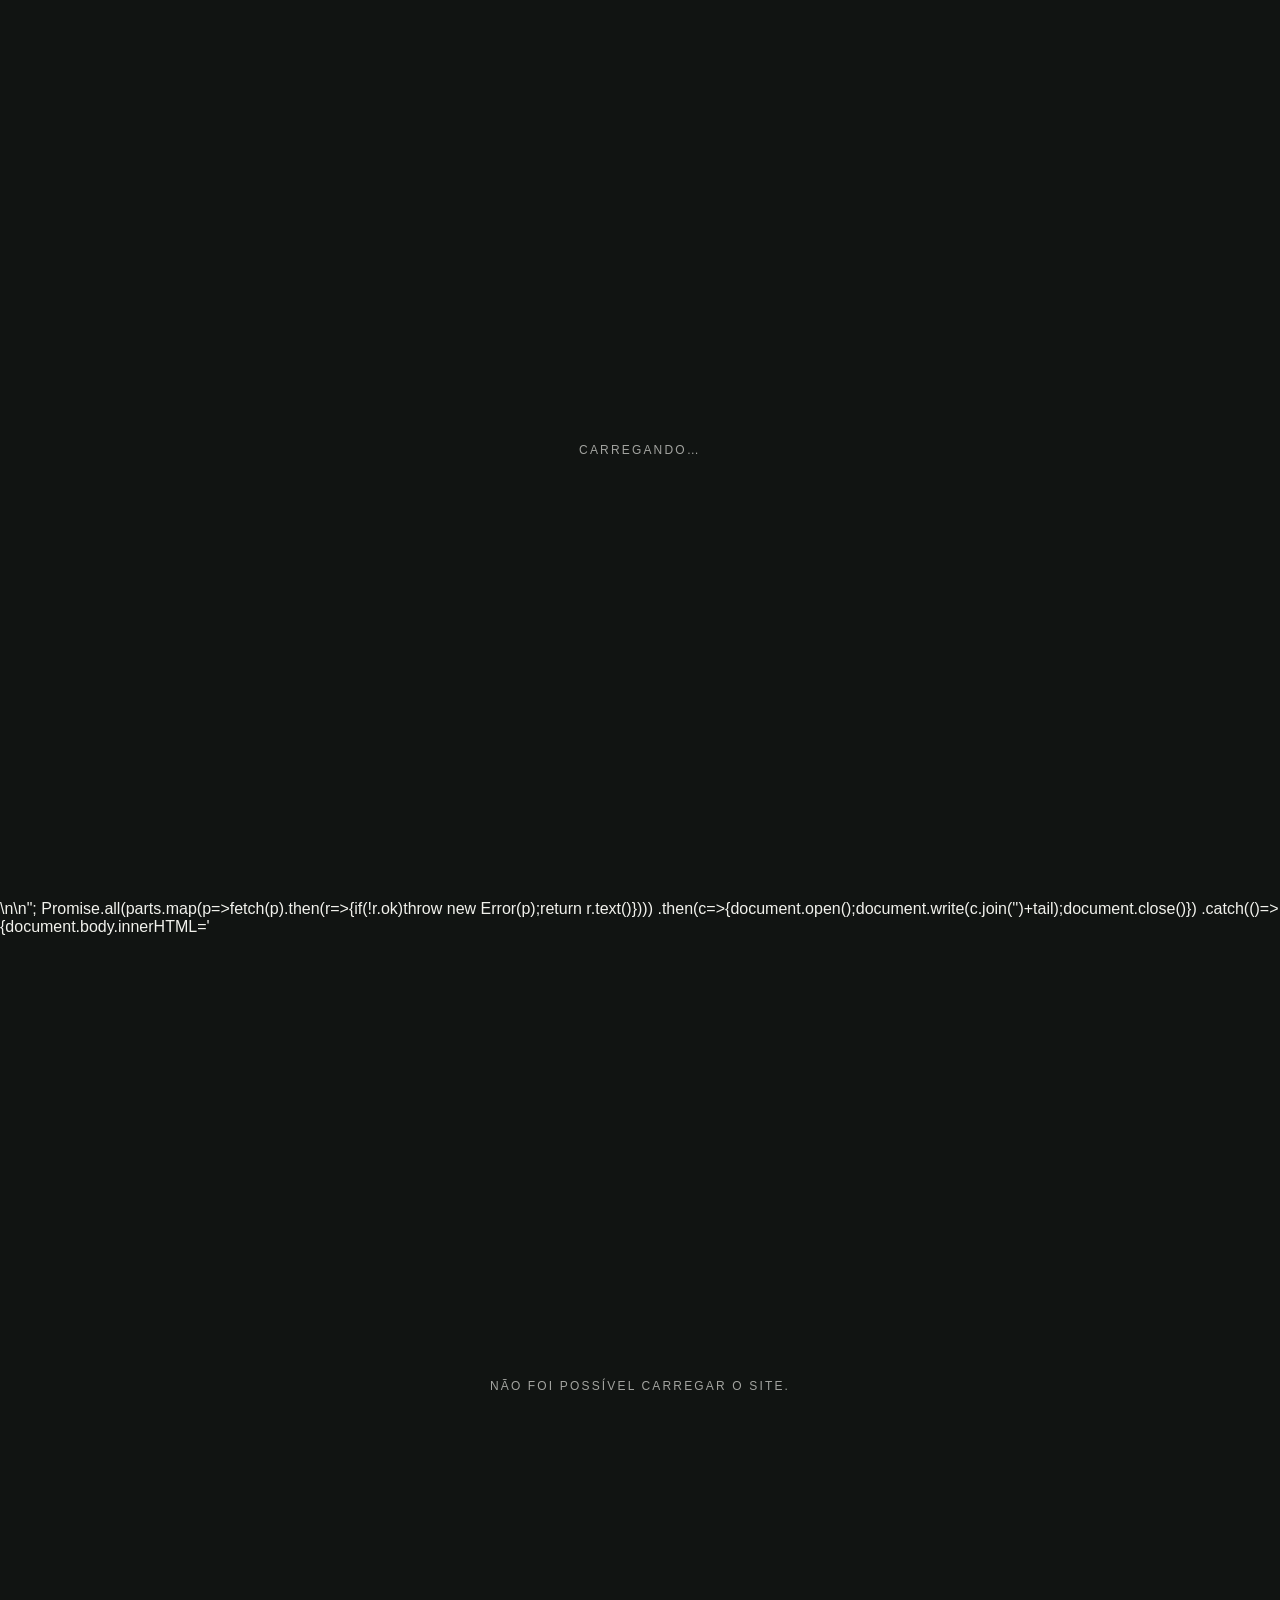
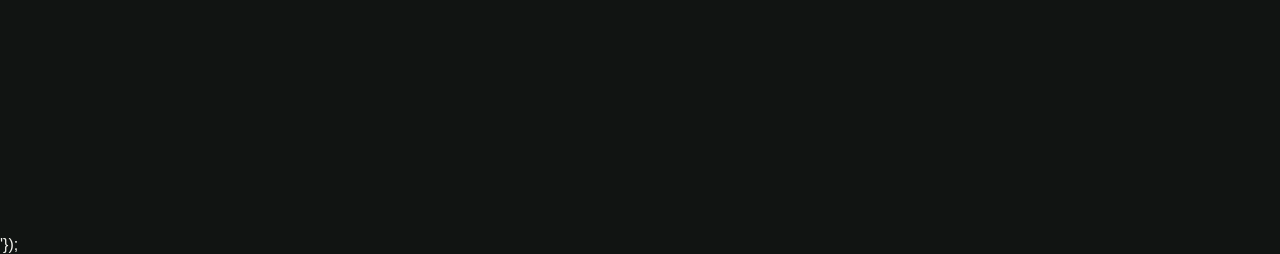
==== index.html @ baea6364 "Publica site pessoal" ====
<!doctype html>
<html lang="pt-BR">
<head>
<meta charset="utf-8">
<meta name="viewport" content="width=device-width,initial-scale=1">
<meta name="theme-color" content="#111412">
<meta name="description" content="Evandro Ferreira — jornalismo, imagem, comunicação e outras formas de contar histórias.">
<title>Evandro Ferreira — Jornalismo, imagem e comunicação</title>
<style>html,body{margin:0;background:#111412;color:#f1f1ec;font-family:Arial,sans-serif;min-height:100%}.loading{min-height:100vh;display:grid;place-items:center;font-size:12px;letter-spacing:.18em;text-transform:uppercase;opacity:.65}</style>
</head>
<body>
<div class="loading">Carregando…</div>
<script>
const parts=["parts/part01.txt","parts/part02.txt","parts/part03.txt","parts/part04.txt","parts/part05.txt","parts/part06.txt","parts/part07.txt","parts/part08.txt","parts/part09.txt","parts/part10.txt","parts/part11.txt","parts/part12.txt","parts/part13.txt","parts/part14.txt","parts/part15.txt","parts/part16.txt","parts/part17.txt","parts/part18.txt","parts/part19.txt"];
const tail="galleryButtons.forEach((btn,index)=>btn.addEventListener('click',()=>open(index,btn)));\n    closeButtons.forEach(btn=>btn.addEventListener('click',close));\n    prev?.addEventListener('click',()=>render(current-1));\n    next?.addEventListener('click',()=>render(current+1));\n    document.addEventListener('keydown',(event)=>{\n      if(!lightbox.classList.contains('is-open'))return;\n      if(event.key==='Escape')close();\n      if(event.key==='ArrowLeft')render(current-1);\n      if(event.key==='ArrowRight')render(current+1);\n    });\n  }\n\n})();\n\n</script>\n</body>\n</html>";
Promise.all(parts.map(p=>fetch(p).then(r=>{if(!r.ok)throw new Error(p);return r.text()})))
.then(c=>{document.open();document.write(c.join('')+tail);document.close()})
.catch(()=>{document.body.innerHTML='<div class="loading">Não foi possível carregar o site.</div>'});
</script>
</body>
</html>
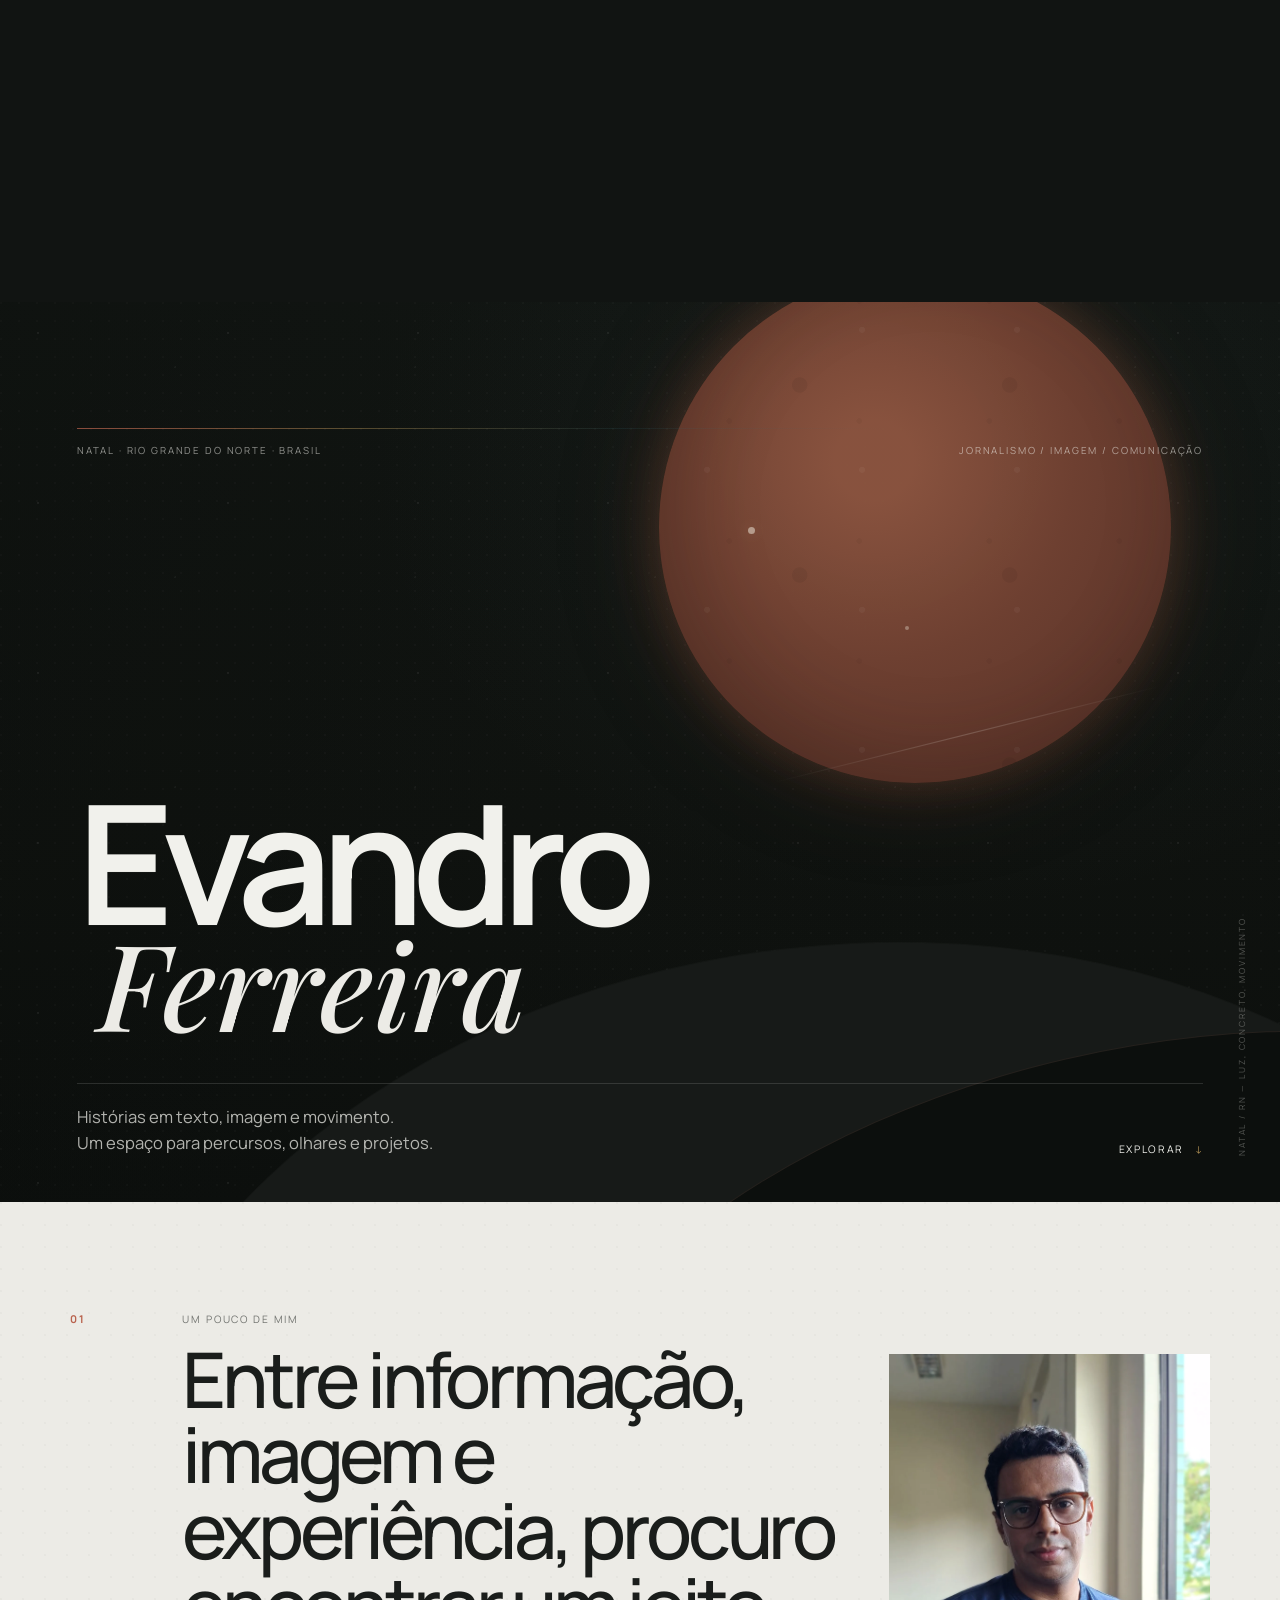
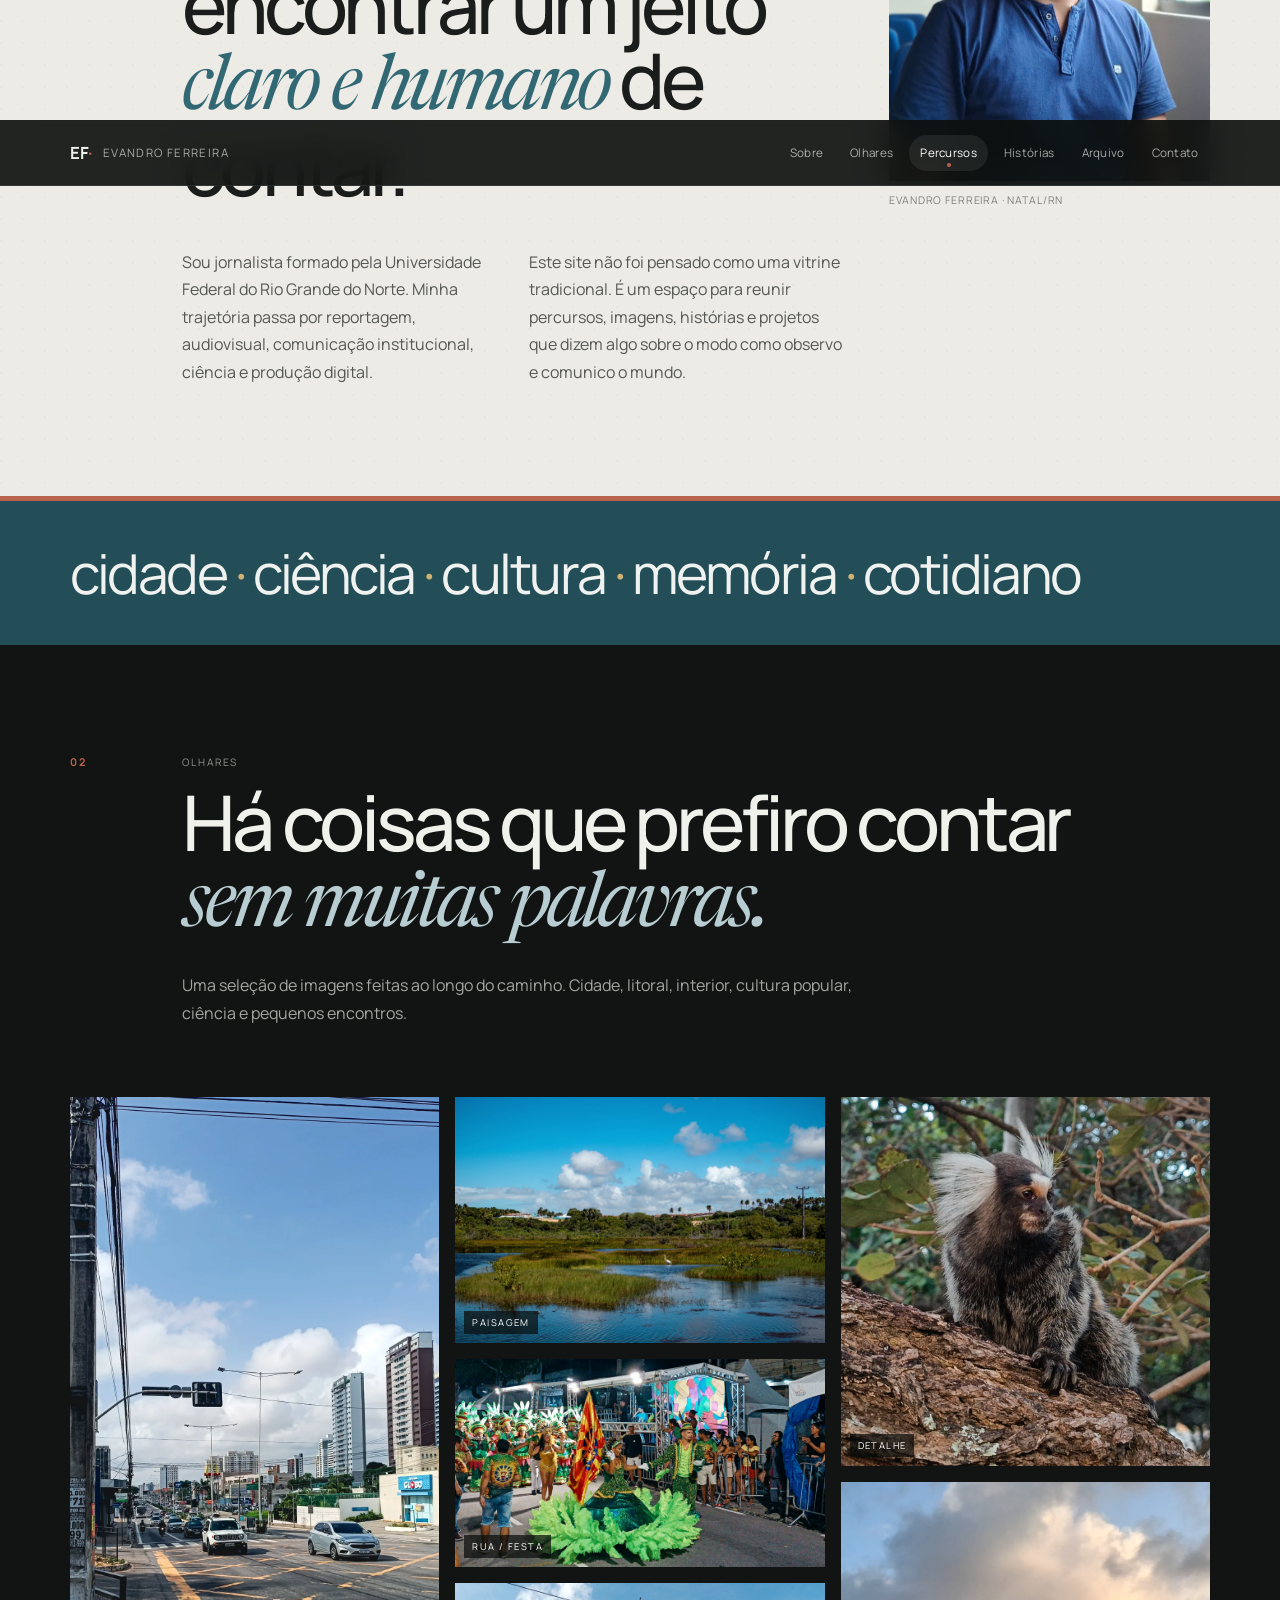
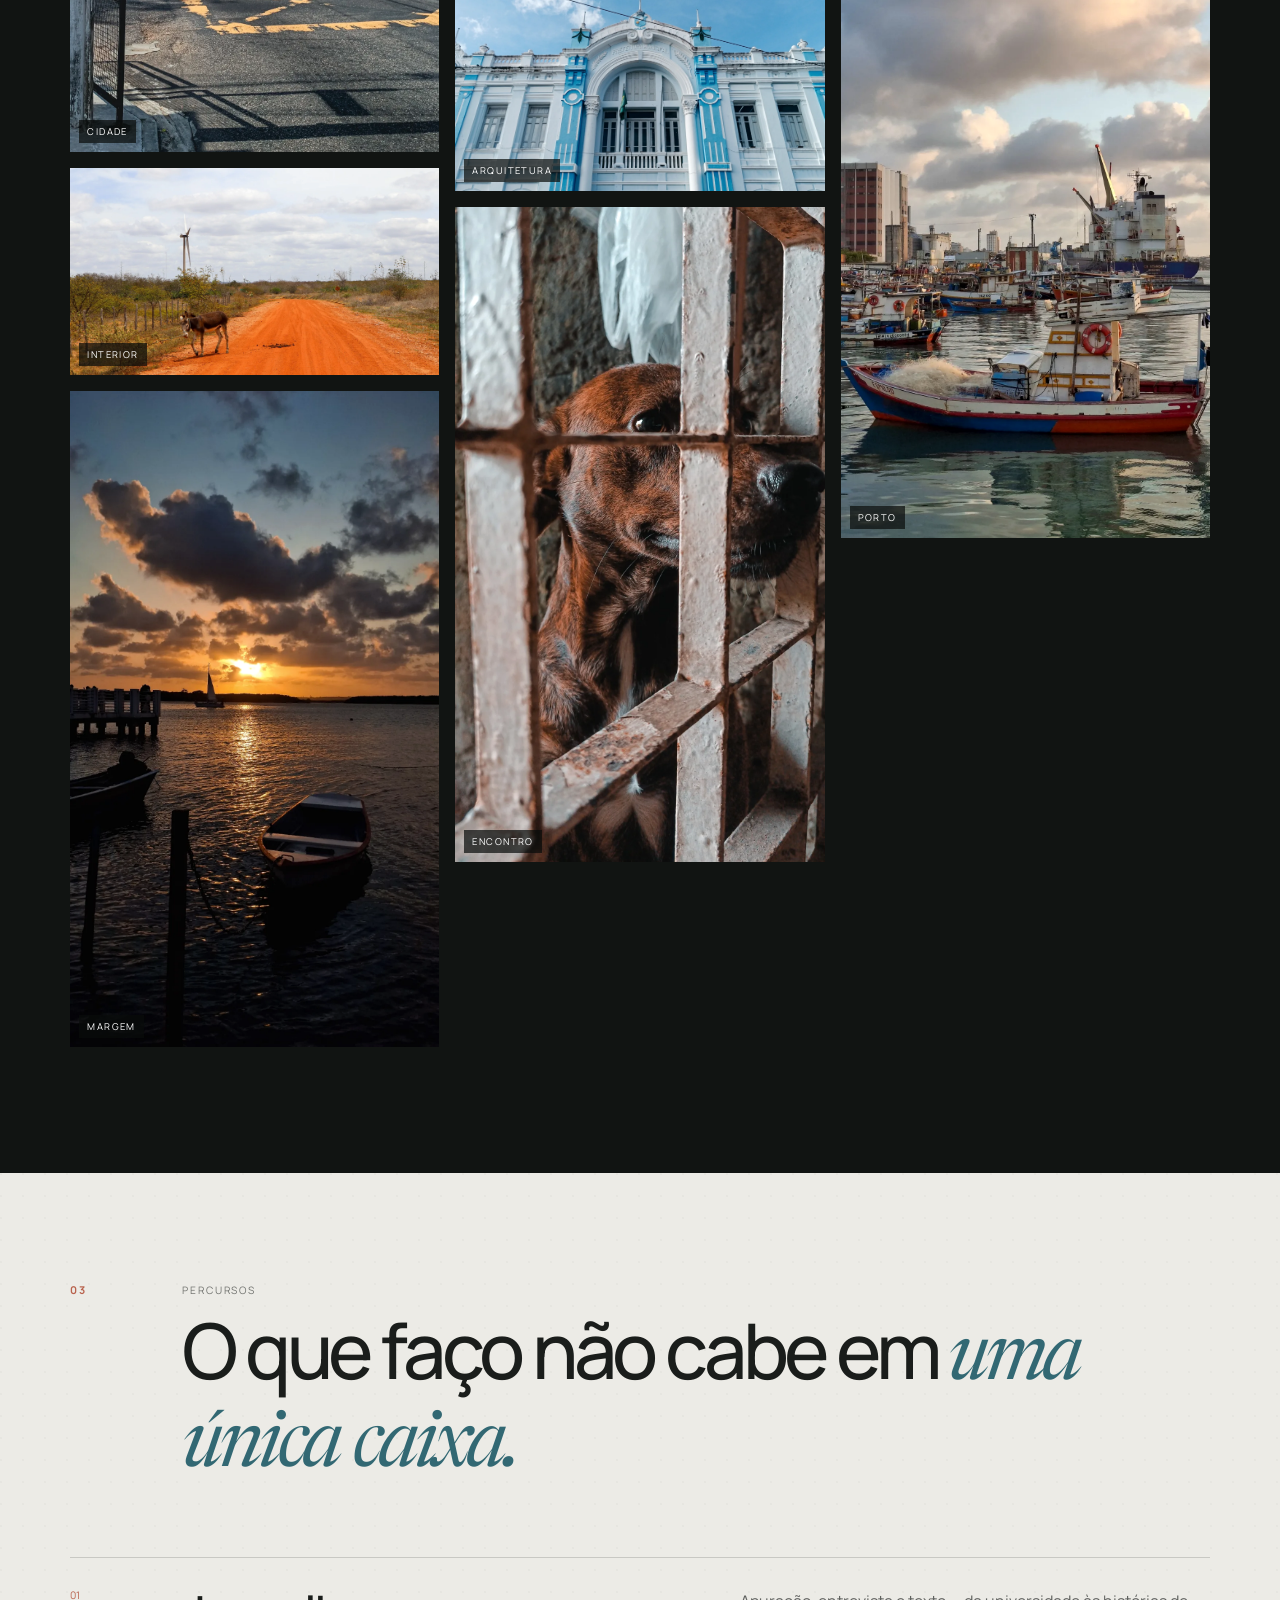
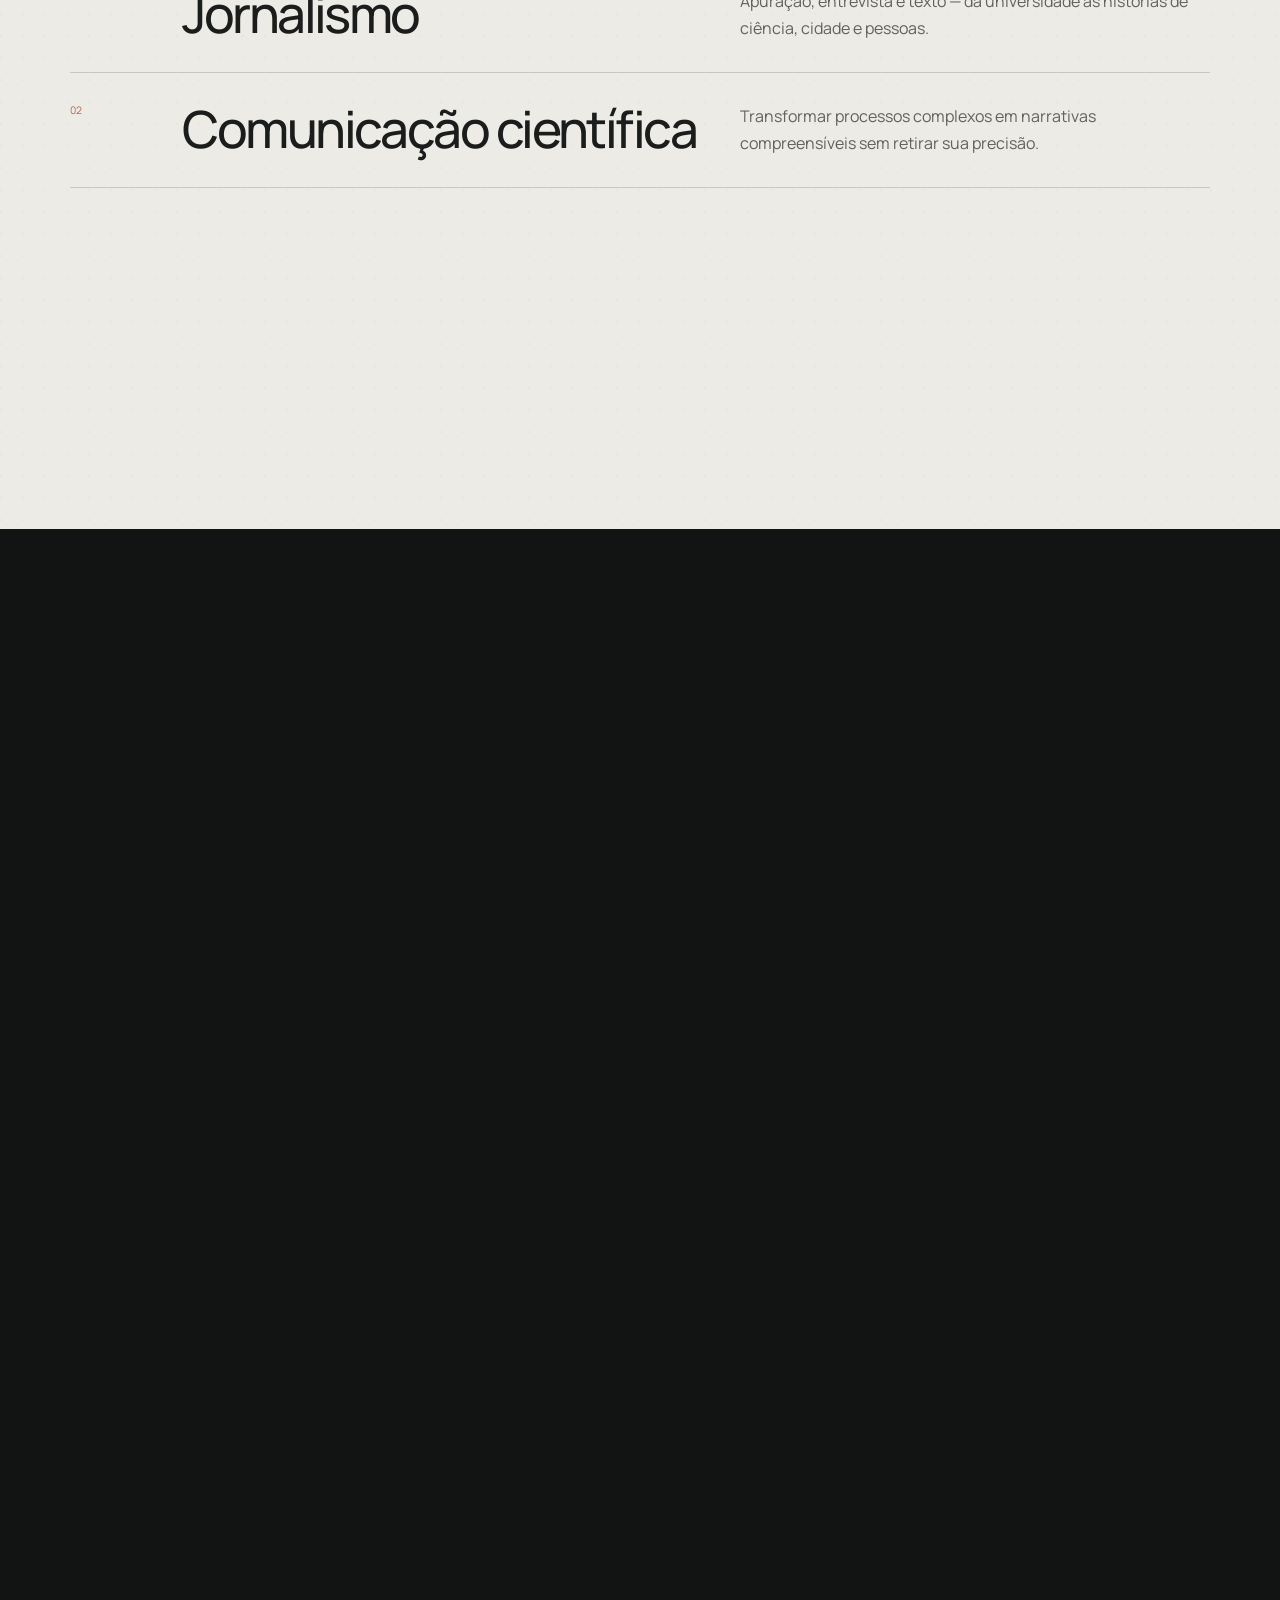
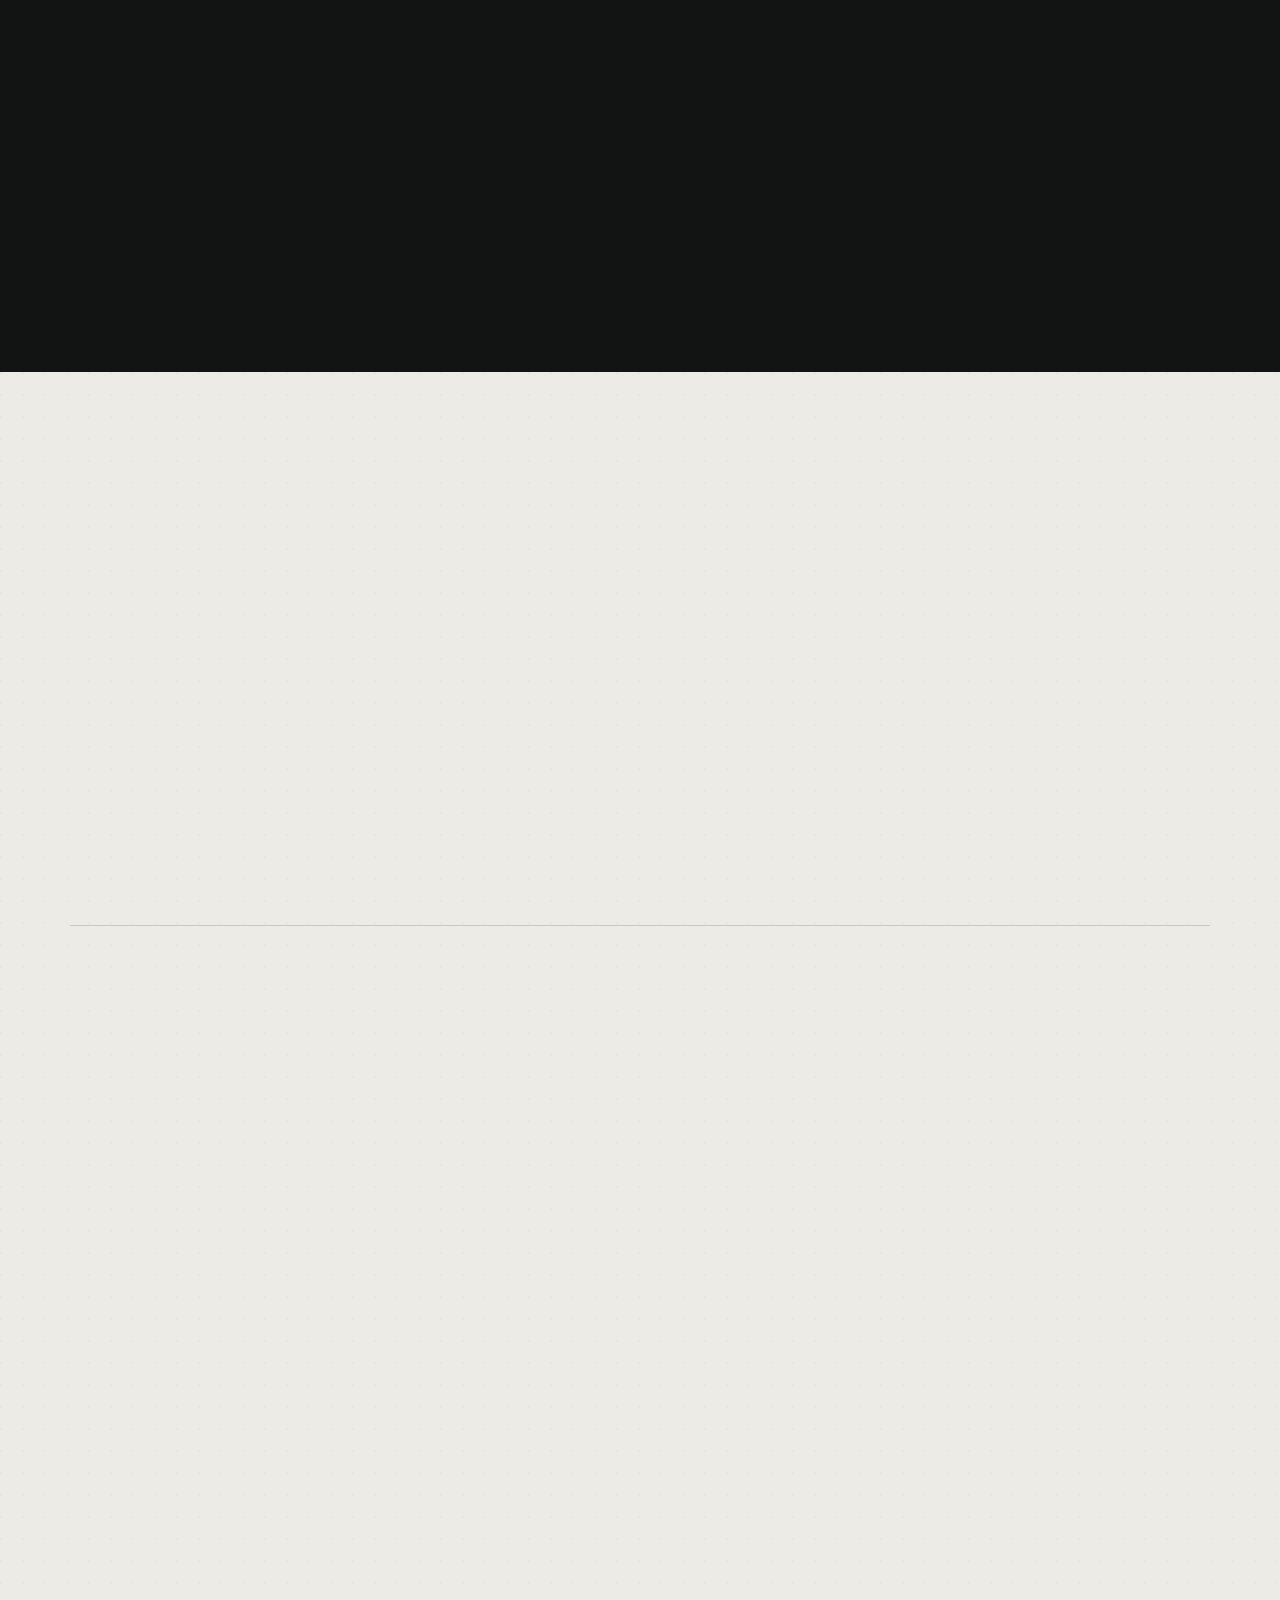
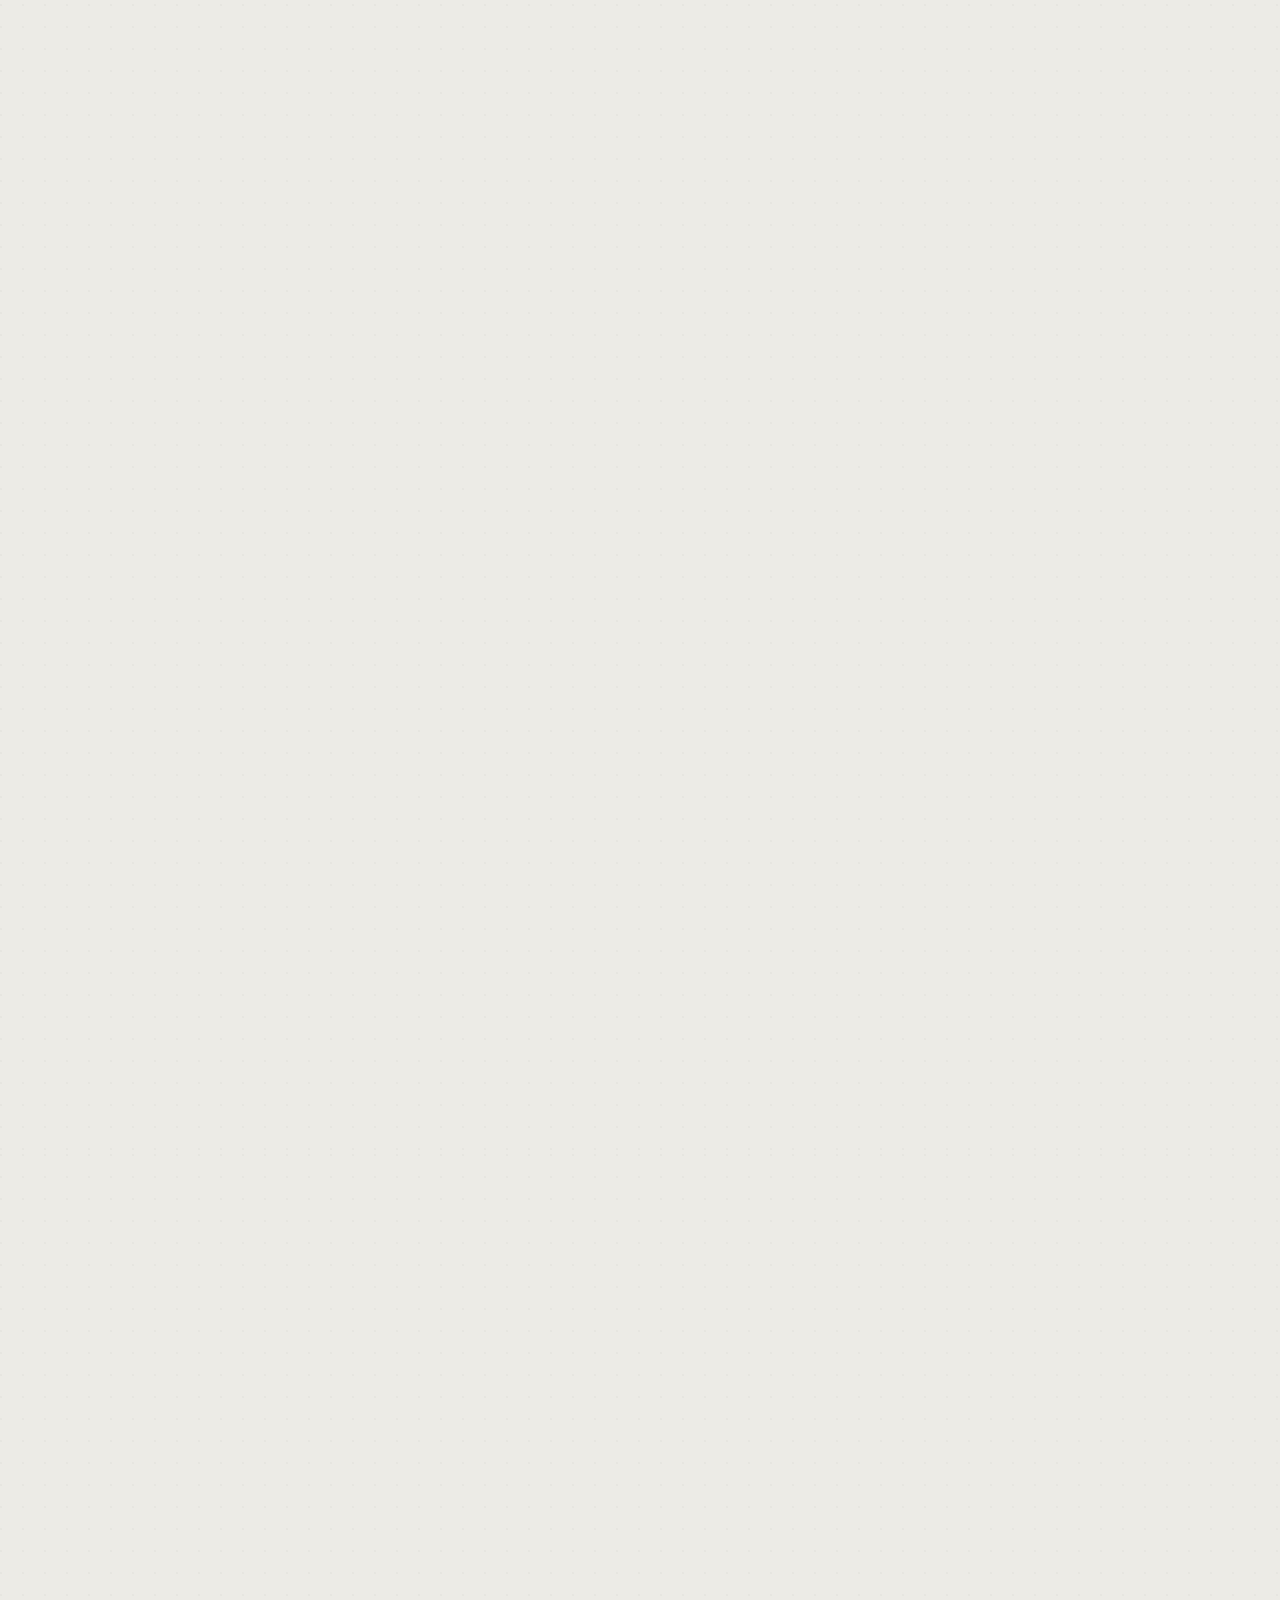
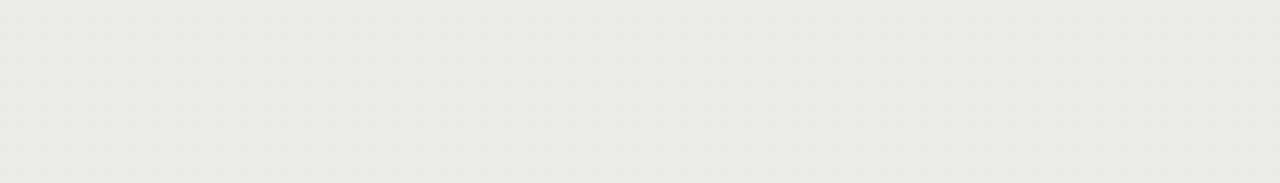
==== commit cff5ec89: "Corrige carregador da página inicial" ====
--- a/index.html
+++ b/index.html
@@ -12,7 +12,7 @@
 <div class="loading">Carregando…</div>
 <script>
 const parts=["parts/part01.txt","parts/part02.txt","parts/part03.txt","parts/part04.txt","parts/part05.txt","parts/part06.txt","parts/part07.txt","parts/part08.txt","parts/part09.txt","parts/part10.txt","parts/part11.txt","parts/part12.txt","parts/part13.txt","parts/part14.txt","parts/part15.txt","parts/part16.txt","parts/part17.txt","parts/part18.txt","parts/part19.txt"];
-const tail="galleryButtons.forEach((btn,index)=>btn.addEventListener('click',()=>open(index,btn)));\n    closeButtons.forEach(btn=>btn.addEventListener('click',close));\n    prev?.addEventListener('click',()=>render(current-1));\n    next?.addEventListener('click',()=>render(current+1));\n    document.addEventListener('keydown',(event)=>{\n      if(!lightbox.classList.contains('is-open'))return;\n      if(event.key==='Escape')close();\n      if(event.key==='ArrowLeft')render(current-1);\n      if(event.key==='ArrowRight')render(current+1);\n    });\n  }\n\n})();\n\n</script>\n</body>\n</html>";
+const tail="galleryButtons.forEach((btn,index)=>btn.addEventListener('click',()=>open(index,btn)));\n    closeButtons.forEach(btn=>btn.addEventListener('click',close));\n    prev?.addEventListener('click',()=>render(current-1));\n    next?.addEventListener('click',()=>render(current+1));\n    document.addEventListener('keydown',(event)=>{\n      if(!lightbox.classList.contains('is-open'))return;\n      if(event.key==='Escape')close();\n      if(event.key==='ArrowLeft')render(current-1);\n      if(event.key==='ArrowRight')render(current+1);\n    });\n  }\n\n})();\n\n<\/script>\n</body>\n</html>";
 Promise.all(parts.map(p=>fetch(p).then(r=>{if(!r.ok)throw new Error(p);return r.text()})))
 .then(c=>{document.open();document.write(c.join('')+tail);document.close()})
 .catch(()=>{document.body.innerHTML='<div class="loading">Não foi possível carregar o site.</div>'});
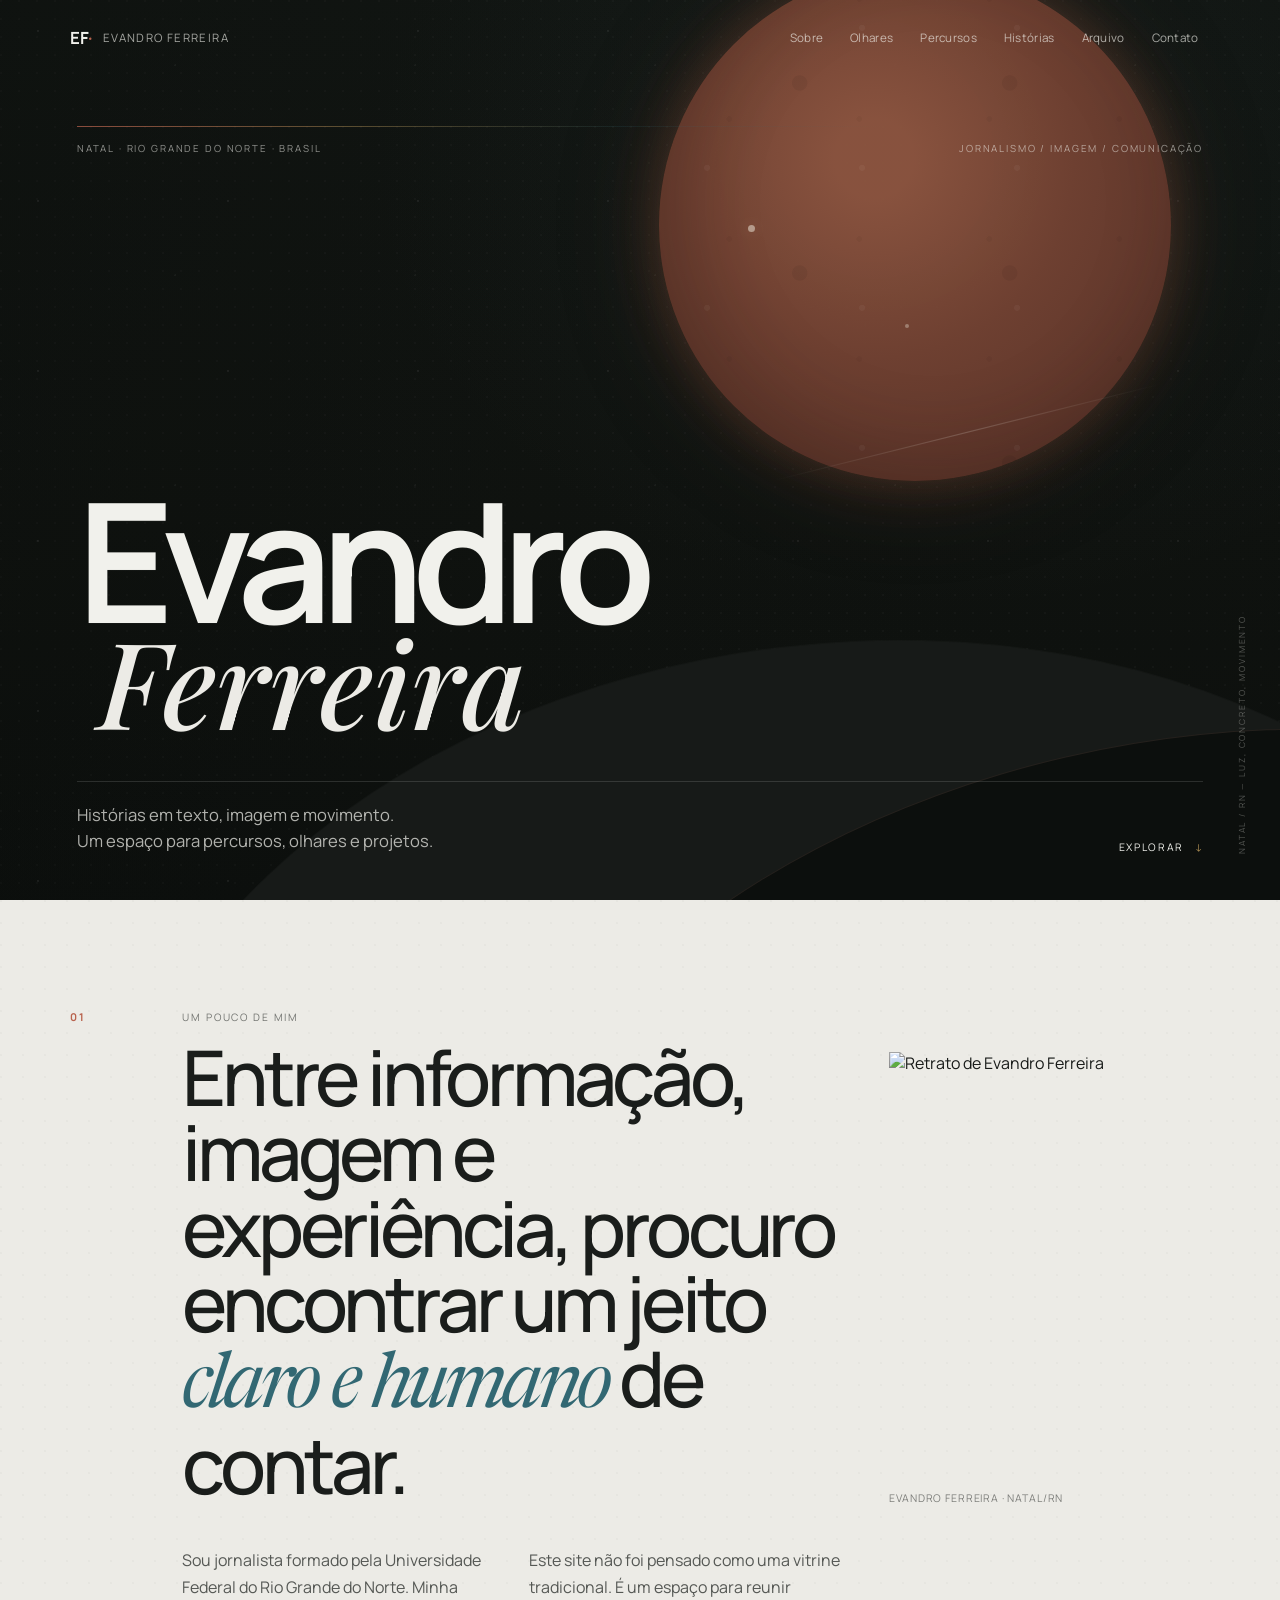
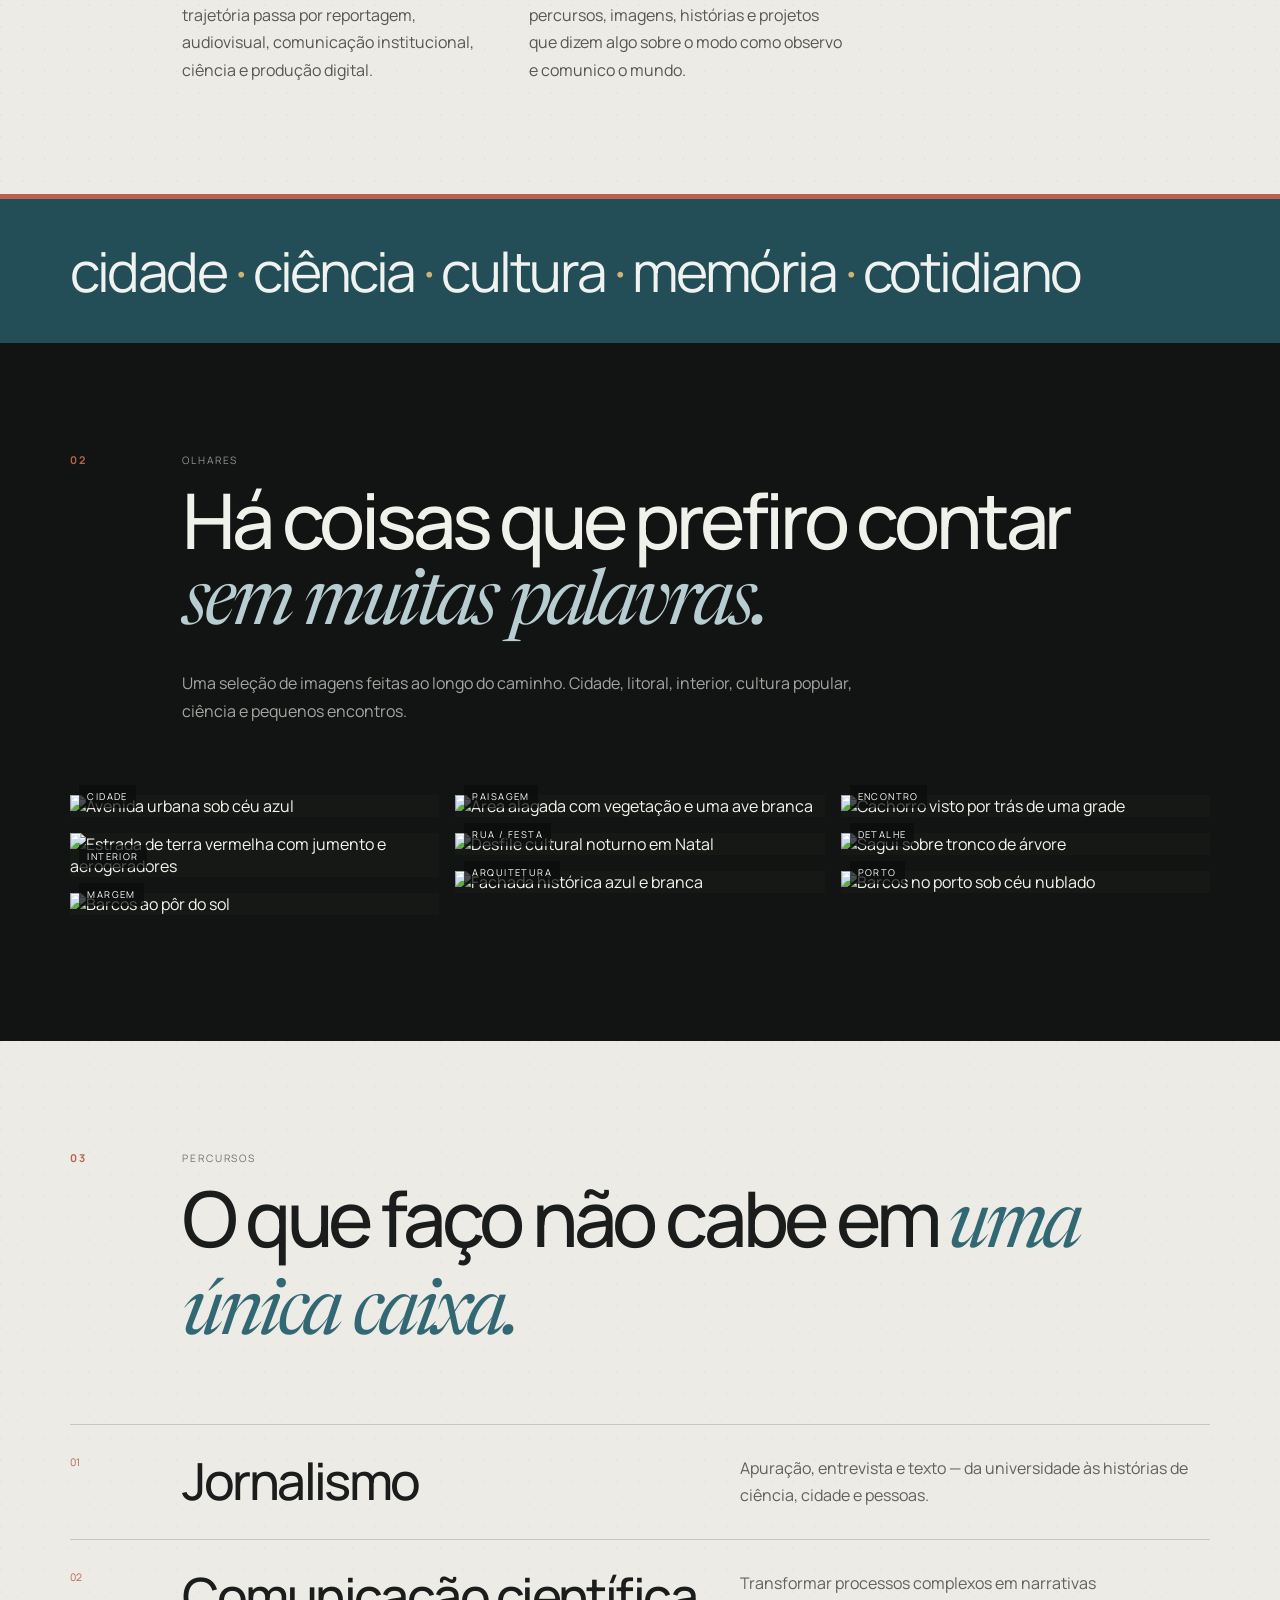
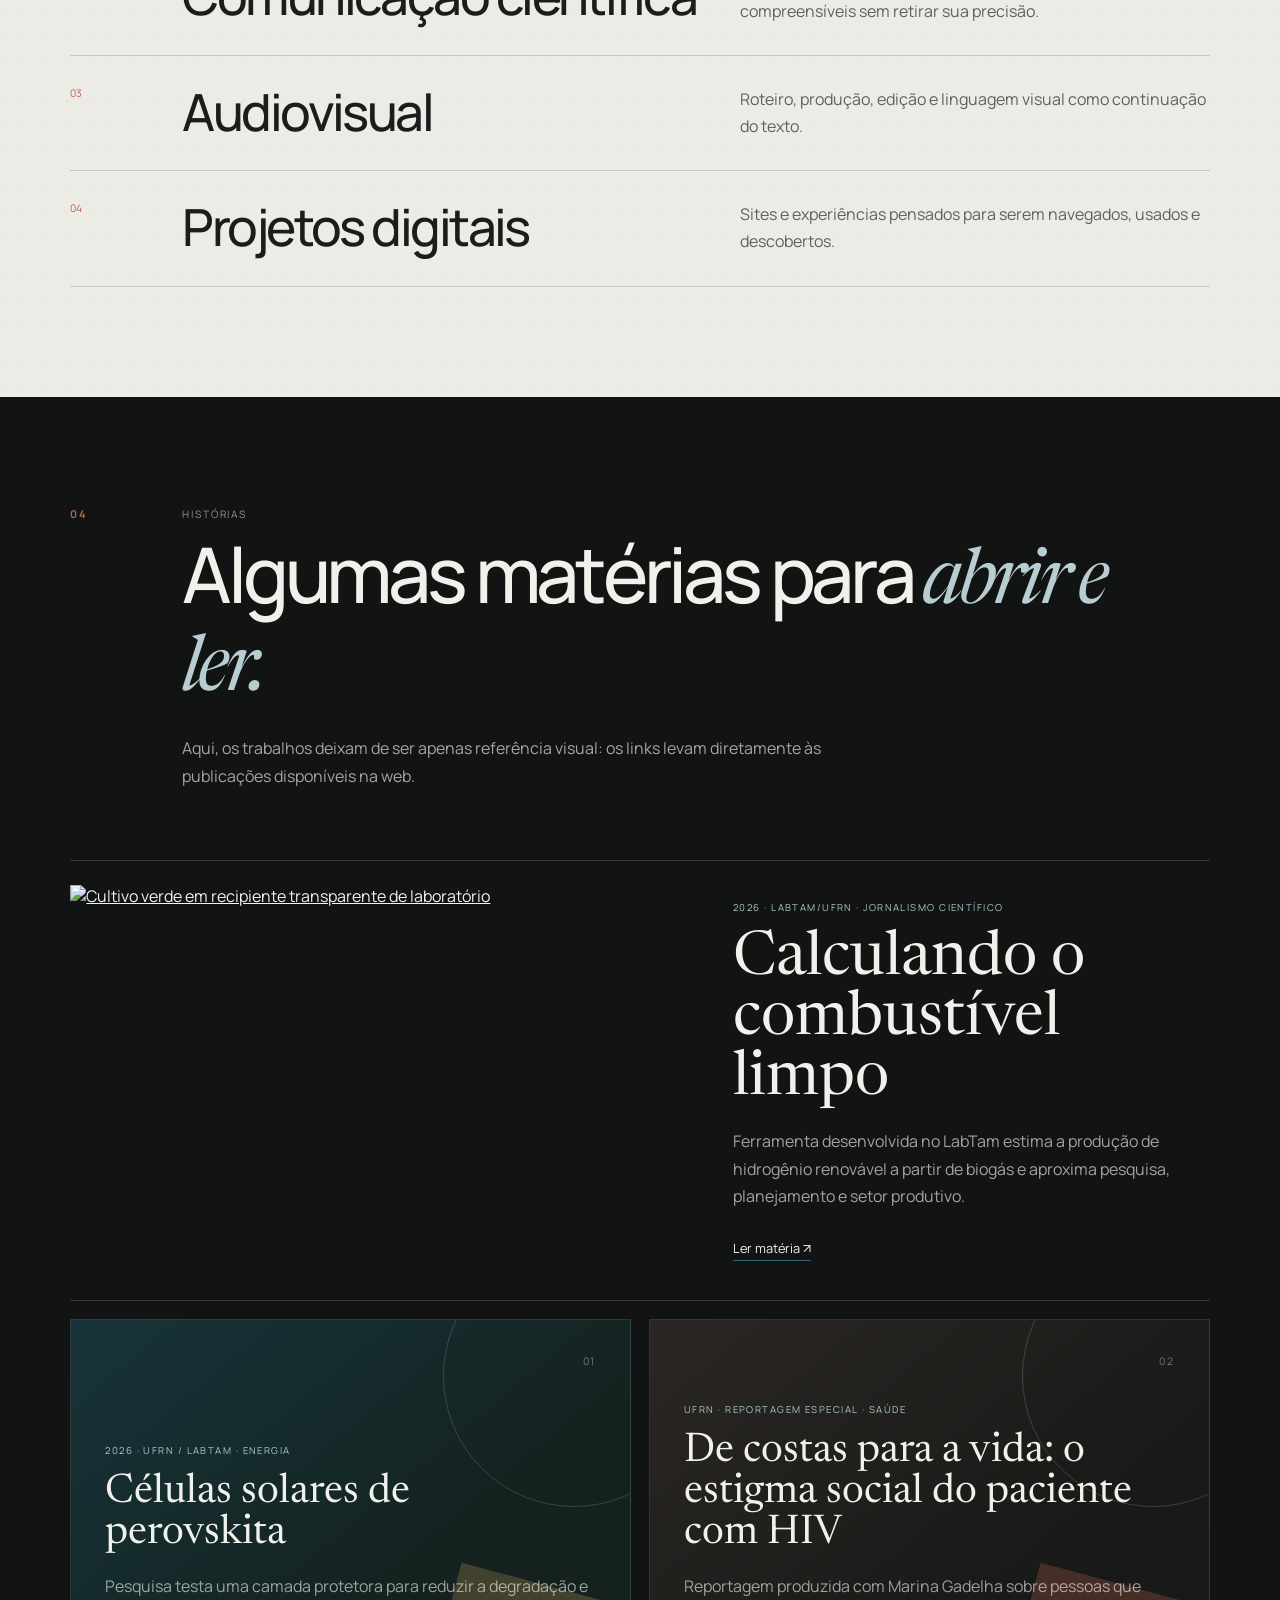
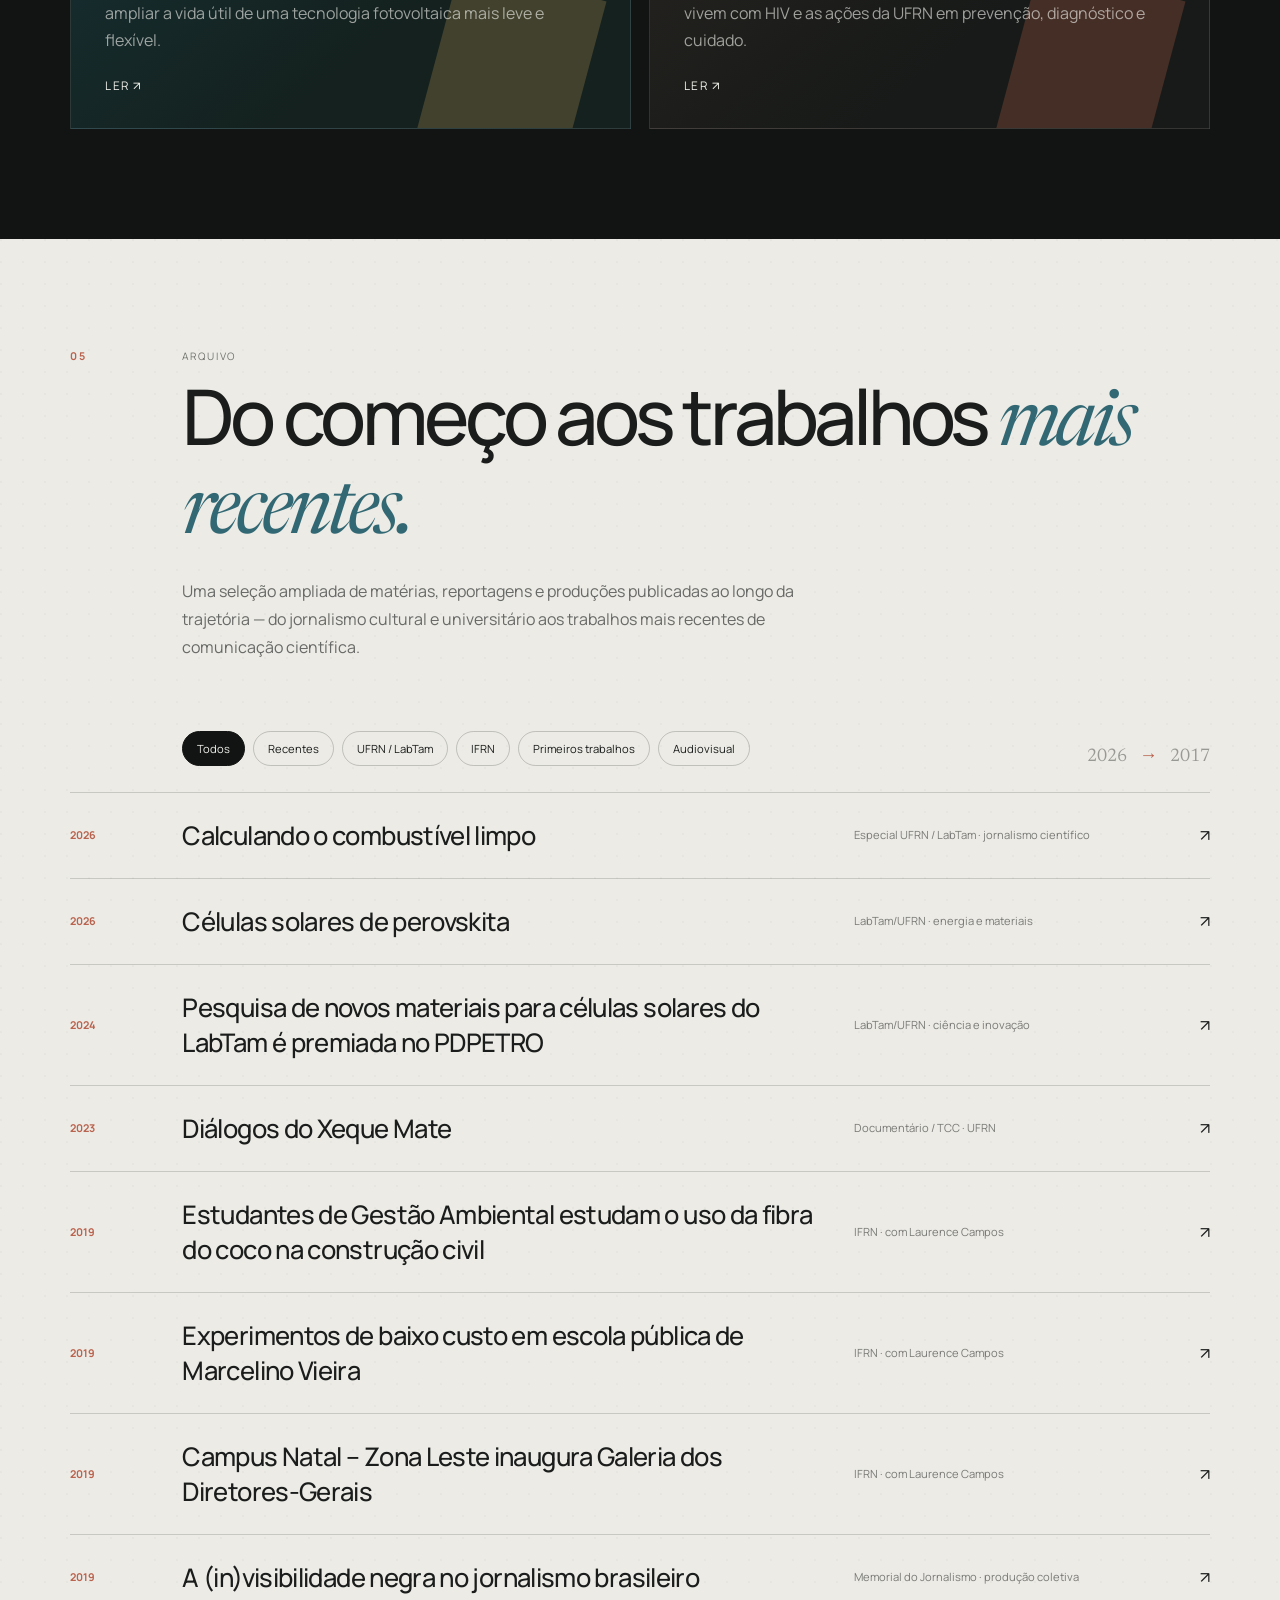
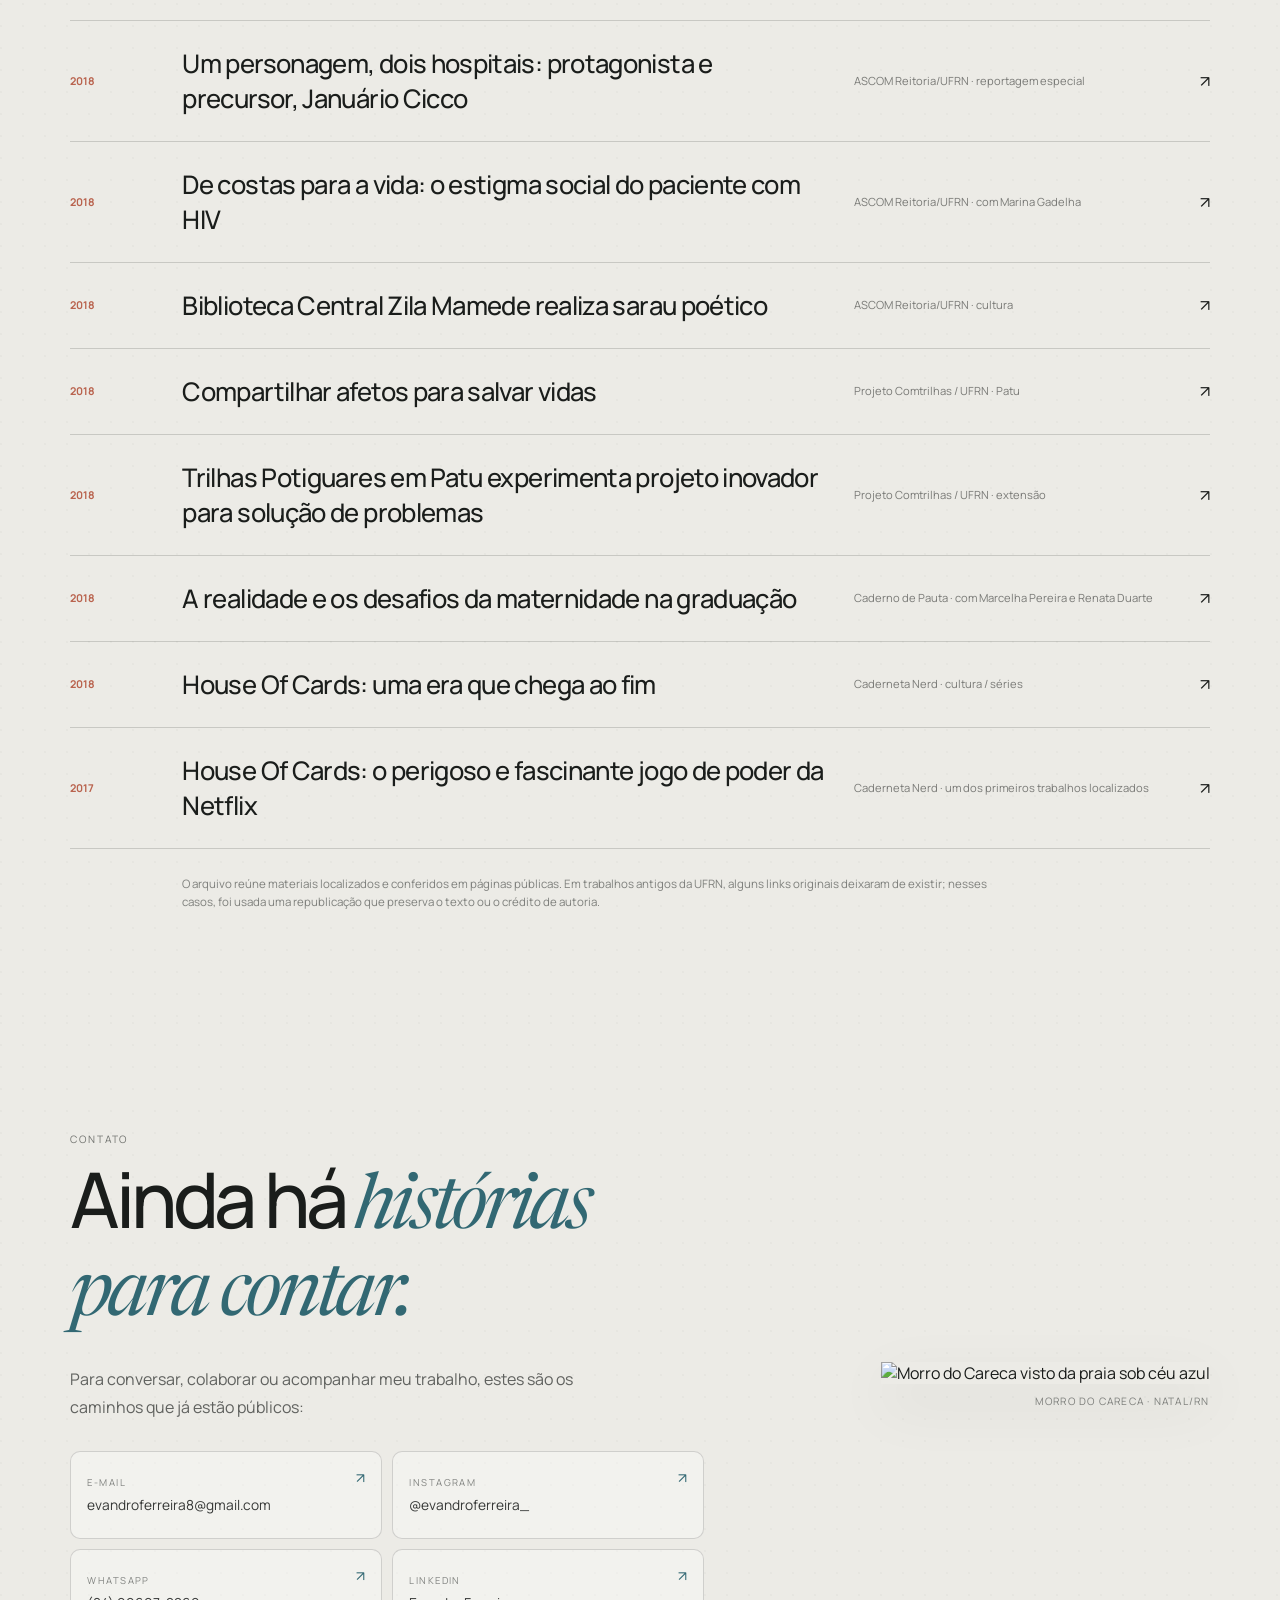
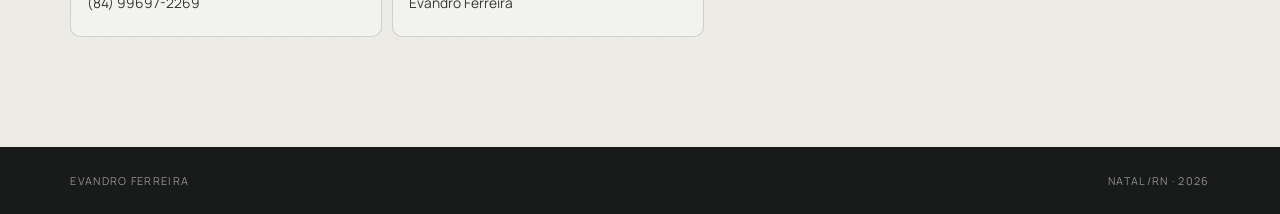
==== commit 8b9c509b: "Add files via upload" ====
--- a/index.html
+++ b/index.html
@@ -1,21 +1,309 @@
 <!doctype html>
 <html lang="pt-BR">
 <head>
-<meta charset="utf-8">
-<meta name="viewport" content="width=device-width,initial-scale=1">
-<meta name="theme-color" content="#111412">
-<meta name="description" content="Evandro Ferreira — jornalismo, imagem, comunicação e outras formas de contar histórias.">
-<title>Evandro Ferreira — Jornalismo, imagem e comunicação</title>
-<style>html,body{margin:0;background:#111412;color:#f1f1ec;font-family:Arial,sans-serif;min-height:100%}.loading{min-height:100vh;display:grid;place-items:center;font-size:12px;letter-spacing:.18em;text-transform:uppercase;opacity:.65}</style>
+  <meta charset="utf-8">
+  <meta name="viewport" content="width=device-width,initial-scale=1">
+  <meta name="theme-color" content="#111412">
+  <meta name="description" content="Evandro Ferreira — jornalismo, imagem, comunicação e outras formas de contar histórias.">
+  <title>Evandro Ferreira — Jornalismo, imagem e comunicação</title>
+  <link rel="preconnect" href="https://fonts.googleapis.com">
+  <link rel="preconnect" href="https://fonts.gstatic.com" crossorigin>
+  <link href="https://fonts.googleapis.com/css2?family=DM+Sans:wght@400;500;600&family=Manrope:wght@400;500;600;700&family=Newsreader:opsz,wght@6..72,400;6..72,500&family=Playfair+Display:ital,wght@0,500;1,500&display=swap" rel="stylesheet">
+  <link rel="stylesheet" href="styles.css">
 </head>
 <body>
-<div class="loading">Carregando…</div>
-<script>
-const parts=["parts/part01.txt","parts/part02.txt","parts/part03.txt","parts/part04.txt","parts/part05.txt","parts/part06.txt","parts/part07.txt","parts/part08.txt","parts/part09.txt","parts/part10.txt","parts/part11.txt","parts/part12.txt","parts/part13.txt","parts/part14.txt","parts/part15.txt","parts/part16.txt","parts/part17.txt","parts/part18.txt","parts/part19.txt"];
-const tail="galleryButtons.forEach((btn,index)=>btn.addEventListener('click',()=>open(index,btn)));\n    closeButtons.forEach(btn=>btn.addEventListener('click',close));\n    prev?.addEventListener('click',()=>render(current-1));\n    next?.addEventListener('click',()=>render(current+1));\n    document.addEventListener('keydown',(event)=>{\n      if(!lightbox.classList.contains('is-open'))return;\n      if(event.key==='Escape')close();\n      if(event.key==='ArrowLeft')render(current-1);\n      if(event.key==='ArrowRight')render(current+1);\n    });\n  }\n\n})();\n\n<\/script>\n</body>\n</html>";
-Promise.all(parts.map(p=>fetch(p).then(r=>{if(!r.ok)throw new Error(p);return r.text()})))
-.then(c=>{document.open();document.write(c.join('')+tail);document.close()})
-.catch(()=>{document.body.innerHTML='<div class="loading">Não foi possível carregar o site.</div>'});
-</script>
+<a class="skip" href="#conteudo">Pular para o conteúdo</a>
+
+<div class="site-loader" id="siteLoader" aria-live="polite" aria-label="Carregando site">
+  <div class="site-loader-scene" aria-hidden="true">
+    <span class="loader-sky-grain"></span>
+    <span class="loader-moon-halo"></span>
+    <span class="loader-moon"></span>
+    <span class="loader-dune loader-dune-back"></span>
+    <span class="loader-dune loader-dune-front"></span>
+    <span class="loader-star loader-star-a"></span>
+    <span class="loader-star loader-star-b"></span>
+    <span class="loader-line"></span>
+  </div>
+  <div class="site-loader-copy">
+    <div class="site-loader-mark"><span>Evandro</span><em>Ferreira</em></div>
+    <div class="site-loader-status">carregando</div>
+    <div class="site-loader-dots" aria-hidden="true"><span></span><span></span><span></span></div>
+  </div>
+</div>
+
+
+<header class="site-header" id="topo">
+  <a class="brand" href="#capa" aria-label="Voltar ao início">
+    <span class="brand-mark">EF<span>·</span></span>
+    <span class="brand-name">Evandro Ferreira</span>
+  </a>
+  <button class="menu-button" type="button" aria-expanded="false" aria-controls="menu">
+    <span>Menu</span><i aria-hidden="true"></i>
+  </button>
+  <nav id="menu" class="menu" aria-label="Navegação principal">
+    <a href="#sobre">Sobre</a>
+    <a href="#olhares">Olhares</a>
+    <a href="#percursos">Percursos</a>
+    <a href="#historias">Histórias</a>
+    <a href="#arquivo">Arquivo</a>
+    <a href="#contato">Contato</a>
+  </nav>
+</header>
+
+<main id="conteudo">
+  <section class="hero" id="capa" aria-labelledby="hero-title">
+    <div class="hero-geometry" aria-hidden="true">
+      <span class="sky-grain"></span>
+      <span class="moon-halo"></span>
+      <span class="moon"></span>
+      <span class="dune dune-back"></span>
+      <span class="dune dune-front"></span>
+      <span class="geo-star star-a"></span>
+      <span class="geo-star star-b"></span>
+      <span class="geo-line-horizon"></span>
+    </div>
+    <p class="hero-vertical" aria-hidden="true">NATAL / RN — LUZ, CONCRETO, MOVIMENTO</p>
+    <div class="hero-content">
+      <div class="hero-kicker-row">
+        <p class="hero-kicker">Natal · Rio Grande do Norte · Brasil</p>
+        <span>jornalismo / imagem / comunicação</span>
+      </div>
+      <h1 id="hero-title"><span>Evandro</span><span>Ferreira</span></h1>
+      <div class="hero-bottom">
+        <p>Histórias em texto, imagem e movimento.<br>Um espaço para percursos, olhares e projetos.</p>
+        <a href="#sobre">Explorar <span aria-hidden="true">↓</span></a>
+      </div>
+    </div>
+  </section>
+
+  <section class="about paper" id="sobre">
+    <div class="section-mark">01</div>
+    <div class="about-copy reveal">
+      <p class="kicker">Um pouco de mim</p>
+      <h2>Entre informação, imagem e experiência, procuro encontrar um jeito <em>claro e humano</em> de contar.</h2>
+      <div class="about-text">
+        <p>Sou jornalista formado pela Universidade Federal do Rio Grande do Norte. Minha trajetória passa por reportagem, audiovisual, comunicação institucional, ciência e produção digital.</p>
+        <p>Este site não foi pensado como uma vitrine tradicional. É um espaço para reunir percursos, imagens, histórias e projetos que dizem algo sobre o modo como observo e comunico o mundo.</p>
+      </div>
+    </div>
+    <figure class="portrait reveal">
+      <img src="assets/photos/portrait.webp" alt="Retrato de Evandro Ferreira">
+      <figcaption>Evandro Ferreira · Natal/RN</figcaption>
+    </figure>
+  </section>
+
+  <section class="interlude" aria-label="Temas do site">
+    <p>cidade <span>·</span> ciência <span>·</span> cultura <span>·</span> memória <span>·</span> cotidiano</p>
+  </section>
+
+  <section class="looks dark" id="olhares">
+    <div class="section-heading reveal">
+      <div class="section-mark">02</div>
+      <div><p class="kicker">Olhares</p><h2>Há coisas que prefiro contar <em>sem muitas palavras.</em></h2><p class="lead">Uma seleção de imagens feitas ao longo do caminho. Cidade, litoral, interior, cultura popular, ciência e pequenos encontros.</p></div>
+    </div>
+    <div class="gallery" aria-label="Galeria de fotografias">
+      <figure class="reveal">
+        <button class="gallery-open" type="button" data-full="assets/photos/city.webp" data-caption="Cidade" aria-label="Abrir fotografia: Cidade">
+          <img src="assets/photos/city.webp" alt="Avenida urbana sob céu azul">
+        </button>
+        <figcaption>cidade</figcaption>
+      </figure>
+      <figure class="reveal">
+        <button class="gallery-open" type="button" data-full="assets/photos/rural.webp" data-caption="Interior" aria-label="Abrir fotografia: Interior">
+          <img src="assets/photos/rural.webp" alt="Estrada de terra vermelha com jumento e aerogeradores">
+        </button>
+        <figcaption>interior</figcaption>
+      </figure>
+      <figure class="reveal">
+        <button class="gallery-open" type="button" data-full="assets/photos/sunset.webp" data-caption="Margem" aria-label="Abrir fotografia: Margem">
+          <img src="assets/photos/sunset.webp" alt="Barcos ao pôr do sol">
+        </button>
+        <figcaption>margem</figcaption>
+      </figure>
+      <figure class="reveal">
+        <button class="gallery-open" type="button" data-full="assets/photos/wetland.webp" data-caption="Paisagem" aria-label="Abrir fotografia: Paisagem">
+          <img src="assets/photos/wetland.webp" alt="Área alagada com vegetação e uma ave branca">
+        </button>
+        <figcaption>paisagem</figcaption>
+      </figure>
+      <figure class="reveal">
+        <button class="gallery-open" type="button" data-full="assets/photos/culture.webp" data-caption="Rua / festa" aria-label="Abrir fotografia: Rua / festa">
+          <img src="assets/photos/culture.webp" alt="Desfile cultural noturno em Natal">
+        </button>
+        <figcaption>rua / festa</figcaption>
+      </figure>
+      <figure class="reveal">
+        <button class="gallery-open" type="button" data-full="assets/photos/architecture.webp" data-caption="Arquitetura" aria-label="Abrir fotografia: Arquitetura">
+          <img src="assets/photos/architecture.webp" alt="Fachada histórica azul e branca">
+        </button>
+        <figcaption>arquitetura</figcaption>
+      </figure>
+      <figure class="reveal">
+        <button class="gallery-open" type="button" data-full="assets/photos/dog.webp" data-caption="Encontro" aria-label="Abrir fotografia: Encontro">
+          <img src="assets/photos/dog.webp" alt="Cachorro visto por trás de uma grade">
+        </button>
+        <figcaption>encontro</figcaption>
+      </figure>
+      <figure class="reveal">
+        <button class="gallery-open" type="button" data-full="assets/photos/marmoset.webp" data-caption="Detalhe" aria-label="Abrir fotografia: Detalhe">
+          <img src="assets/photos/marmoset.webp" alt="Sagui sobre tronco de árvore">
+        </button>
+        <figcaption>detalhe</figcaption>
+      </figure>
+      <figure class="reveal">
+        <button class="gallery-open" type="button" data-full="assets/photos/port.webp" data-caption="Porto" aria-label="Abrir fotografia: Porto">
+          <img src="assets/photos/port.webp" alt="Barcos no porto sob céu nublado">
+        </button>
+        <figcaption>porto</figcaption>
+      </figure>
+    </div>
+
+    <div class="lightbox" aria-hidden="true">
+      <div class="lightbox-backdrop" data-lightbox-close></div>
+      <div class="lightbox-dialog" role="dialog" aria-modal="true" aria-label="Visualização ampliada da fotografia">
+        <button class="lightbox-close" type="button" data-lightbox-close aria-label="Fechar fotografia">×</button>
+        <button class="lightbox-nav lightbox-prev" type="button" aria-label="Fotografia anterior">←</button>
+        <figure>
+          <img class="lightbox-image" src="" alt="">
+          <figcaption class="lightbox-caption"></figcaption>
+        </figure>
+        <button class="lightbox-nav lightbox-next" type="button" aria-label="Próxima fotografia">→</button>
+      </div>
+    </div>
+  </section>
+
+  <section class="paths paper" id="percursos">
+    <div class="section-heading reveal">
+      <div class="section-mark">03</div>
+      <div><p class="kicker">Percursos</p><h2>O que faço não cabe em <em>uma única caixa.</em></h2></div>
+    </div>
+    <div class="path-list">
+      <article class="path reveal"><span>01</span><h3>Jornalismo</h3><p>Apuração, entrevista e texto — da universidade às histórias de ciência, cidade e pessoas.</p></article>
+      <article class="path reveal"><span>02</span><h3>Comunicação científica</h3><p>Transformar processos complexos em narrativas compreensíveis sem retirar sua precisão.</p></article>
+      <article class="path reveal"><span>03</span><h3>Audiovisual</h3><p>Roteiro, produção, edição e linguagem visual como continuação do texto.</p></article>
+      <article class="path reveal"><span>04</span><h3>Projetos digitais</h3><p>Sites e experiências pensados para serem navegados, usados e descobertos.</p></article>
+    </div>
+  </section>
+
+  <section class="stories dark" id="historias">
+    <div class="section-heading reveal">
+      <div class="section-mark">04</div>
+      <div><p class="kicker">Histórias</p><h2>Algumas matérias para <em>abrir e ler.</em></h2><p class="lead">Aqui, os trabalhos deixam de ser apenas referência visual: os links levam diretamente às publicações disponíveis na web.</p></div>
+    </div>
+
+    <article class="feature reveal">
+      <a class="feature-image" href="https://defato.com/estado/128361/ferramenta-estima-produo-de-hidrognio-renovvel-a-partir-de-biogs" target="_blank" rel="noopener" aria-label="Ler Calculando o combustível limpo">
+        <img src="assets/photos/science.webp" alt="Cultivo verde em recipiente transparente de laboratório">
+      </a>
+      <div class="feature-copy">
+        <p class="meta">2026 · LabTam/UFRN · jornalismo científico</p>
+        <h3>Calculando o combustível limpo</h3>
+        <p>Ferramenta desenvolvida no LabTam estima a produção de hidrogênio renovável a partir de biogás e aproxima pesquisa, planejamento e setor produtivo.</p>
+        <a class="read-link" href="https://defato.com/estado/128361/ferramenta-estima-produo-de-hidrognio-renovvel-a-partir-de-biogs" target="_blank" rel="noopener">Ler matéria ↗</a>
+      </div>
+    </article>
+
+    <div class="story-pair">
+      <a class="story-link story-solar reveal" href="https://tribunadonorte.com.br/rio-grande-do-norte/pesquisa-da-ufrn-testa-protecao-para-tornar-paineis-solares-mais-leves-e-flexiveis/" target="_blank" rel="noopener">
+        <span class="story-number">01</span>
+        <p class="meta">2026 · UFRN / LabTam · energia</p>
+        <h3>Células solares de perovskita</h3>
+        <p>Pesquisa testa uma camada protetora para reduzir a degradação e ampliar a vida útil de uma tecnologia fotovoltaica mais leve e flexível.</p>
+        <span class="story-arrow">Ler ↗</span>
+      </a>
+      <a class="story-link story-hiv reveal" href="https://diariodopoder.com.br/uncategorized/de-costas-para-a-vida-o-estigma-social-do-paciente-com-hiv/amp" target="_blank" rel="noopener">
+        <span class="story-number">02</span>
+        <p class="meta">UFRN · reportagem especial · saúde</p>
+        <h3>De costas para a vida: o estigma social do paciente com HIV</h3>
+        <p>Reportagem produzida com Marina Gadelha sobre pessoas que vivem com HIV e as ações da UFRN em prevenção, diagnóstico e cuidado.</p>
+        <span class="story-arrow">Ler ↗</span>
+      </a>
+    </div>
+  </section>
+
+  <section class="archive paper" id="arquivo">
+    <div class="section-heading reveal">
+      <div class="section-mark">05</div>
+      <div><p class="kicker">Arquivo</p><h2>Do começo aos trabalhos <em>mais recentes.</em></h2><p class="lead archive-lead">Uma seleção ampliada de matérias, reportagens e produções publicadas ao longo da trajetória — do jornalismo cultural e universitário aos trabalhos mais recentes de comunicação científica.</p></div>
+    </div>
+
+    <div class="archive-toolbar reveal">
+      <div class="archive-filters" role="group" aria-label="Filtrar arquivo">
+        <button class="archive-filter is-active" type="button" data-filter="all">Todos</button>
+        <button class="archive-filter" type="button" data-filter="recentes">Recentes</button>
+        <button class="archive-filter" type="button" data-filter="ufrn">UFRN / LabTam</button>
+        <button class="archive-filter" type="button" data-filter="ifrn">IFRN</button>
+        <button class="archive-filter" type="button" data-filter="primeiros">Primeiros trabalhos</button>
+        <button class="archive-filter" type="button" data-filter="audiovisual">Audiovisual</button>
+      </div>
+      <p class="archive-range" aria-hidden="true">2026 <span>→</span> 2017</p>
+    </div>
+
+    <div class="archive-list">
+      <a class="archive-item reveal" data-kind="recentes ufrn" href="https://defato.com/estado/128361/ferramenta-estima-produo-de-hidrognio-renovvel-a-partir-de-biogs" target="_blank" rel="noopener"><span class="archive-year">2026</span><span class="archive-title">Calculando o combustível limpo</span><span class="archive-source">Especial UFRN / LabTam · jornalismo científico</span><span class="archive-arrow">↗</span></a>
+      <a class="archive-item reveal" data-kind="recentes ufrn" href="https://www.jolrn.com.br/2026/06/21/celulas-solares-de-perovskita/" target="_blank" rel="noopener"><span class="archive-year">2026</span><span class="archive-title">Células solares de perovskita</span><span class="archive-source">LabTam/UFRN · energia e materiais</span><span class="archive-arrow">↗</span></a>
+      <a class="archive-item reveal" data-kind="recentes ufrn" href="https://pt.linkedin.com/posts/labtam-ufrn_pesquisa-de-novos-materiais-para-c%C3%A9lulas-activity-7259222103059537920-sBvo" target="_blank" rel="noopener"><span class="archive-year">2024</span><span class="archive-title">Pesquisa de novos materiais para células solares do LabTam é premiada no PDPETRO</span><span class="archive-source">LabTam/UFRN · ciência e inovação</span><span class="archive-arrow">↗</span></a>
+      <a class="archive-item reveal" data-kind="audiovisual ufrn" href="https://repositorio.ufrn.br/bitstream/123456789/55755/1/TCC_EvandroFerreira.pdf" target="_blank" rel="noopener"><span class="archive-year">2023</span><span class="archive-title">Diálogos do Xeque Mate</span><span class="archive-source">Documentário / TCC · UFRN</span><span class="archive-arrow">↗</span></a>
+      <a class="archive-item reveal" data-kind="ifrn" href="https://portal.ifrn.edu.br/campus/reitoria/noticias/estudantes-de-gestao-ambiental-da-ead-estudam-o-uso-da-fibra-do-coco-na-construcao-civil/" target="_blank" rel="noopener"><span class="archive-year">2019</span><span class="archive-title">Estudantes de Gestão Ambiental estudam o uso da fibra do coco na construção civil</span><span class="archive-source">IFRN · com Laurence Campos</span><span class="archive-arrow">↗</span></a>
+      <a class="archive-item reveal" data-kind="ifrn" href="https://portal.ifrn.edu.br/campus/reitoria/noticias/estudante-de-especializacao-a-distancia-realiza-experimentos-com-baixo-custo-em-escola-publica-de-marcelino-vieira/" target="_blank" rel="noopener"><span class="archive-year">2019</span><span class="archive-title">Experimentos de baixo custo em escola pública de Marcelino Vieira</span><span class="archive-source">IFRN · com Laurence Campos</span><span class="archive-arrow">↗</span></a>
+      <a class="archive-item reveal" data-kind="ifrn" href="https://ead.ifrn.edu.br/homenagem-campus-natal-zona-leste-inaugura-galeria-dos-diretores-gerais-em-confraternizacao-natalina/" target="_blank" rel="noopener"><span class="archive-year">2019</span><span class="archive-title">Campus Natal – Zona Leste inaugura Galeria dos Diretores-Gerais</span><span class="archive-source">IFRN · com Laurence Campos</span><span class="archive-arrow">↗</span></a>
+      <a class="archive-item reveal" data-kind="ufrn" href="https://jornalismobrasil.wordpress.com/2019/03/30/a-invisibilidade-negra-no-jornalismo-brasileiro/" target="_blank" rel="noopener"><span class="archive-year">2019</span><span class="archive-title">A (in)visibilidade negra no jornalismo brasileiro</span><span class="archive-source">Memorial do Jornalismo · produção coletiva</span><span class="archive-arrow">↗</span></a>
+      <a class="archive-item reveal" data-kind="primeiros ufrn" href="https://www.assessorn.com/2018/02/um-personagem-dois-hospitais.html" target="_blank" rel="noopener"><span class="archive-year">2018</span><span class="archive-title">Um personagem, dois hospitais: protagonista e precursor, Januário Cicco</span><span class="archive-source">ASCOM Reitoria/UFRN · reportagem especial</span><span class="archive-arrow">↗</span></a>
+      <a class="archive-item reveal" data-kind="primeiros ufrn" href="https://diariodopoder.com.br/uncategorized/de-costas-para-a-vida-o-estigma-social-do-paciente-com-hiv/amp" target="_blank" rel="noopener"><span class="archive-year">2018</span><span class="archive-title">De costas para a vida: o estigma social do paciente com HIV</span><span class="archive-source">ASCOM Reitoria/UFRN · com Marina Gadelha</span><span class="archive-arrow">↗</span></a>
+      <a class="archive-item reveal" data-kind="primeiros ufrn" href="https://www.assessorn.com/2018/09/biblioteca-central-zila-mamede-realiza.html?m=1" target="_blank" rel="noopener"><span class="archive-year">2018</span><span class="archive-title">Biblioteca Central Zila Mamede realiza sarau poético</span><span class="archive-source">ASCOM Reitoria/UFRN · cultura</span><span class="archive-arrow">↗</span></a>
+      <a class="archive-item reveal" data-kind="primeiros ufrn" href="https://comtrilhasufrn.wordpress.com/2018/07/27/compartilhar-afetos-para-salvar-vidas/" target="_blank" rel="noopener"><span class="archive-year">2018</span><span class="archive-title">Compartilhar afetos para salvar vidas</span><span class="archive-source">Projeto Comtrilhas / UFRN · Patu</span><span class="archive-arrow">↗</span></a>
+      <a class="archive-item reveal" data-kind="primeiros ufrn" href="https://comtrilhasufrn.wordpress.com/2018/07/24/trilhas-potiguares-em-patu-experimenta-projeto-inovador-para-solucao-de-problemas/" target="_blank" rel="noopener"><span class="archive-year">2018</span><span class="archive-title">Trilhas Potiguares em Patu experimenta projeto inovador para solução de problemas</span><span class="archive-source">Projeto Comtrilhas / UFRN · extensão</span><span class="archive-arrow">↗</span></a>
+      <a class="archive-item reveal" data-kind="primeiros" href="https://cadernodepauta.blogspot.com/2018/03/a-realidade-e-os-desafios-da.html?m=0" target="_blank" rel="noopener"><span class="archive-year">2018</span><span class="archive-title">A realidade e os desafios da maternidade na graduação</span><span class="archive-source">Caderno de Pauta · com Marcelha Pereira e Renata Duarte</span><span class="archive-arrow">↗</span></a>
+      <a class="archive-item reveal" data-kind="primeiros" href="https://cadernetanerd.blogspot.com/2018/11/house-of-cards-uma-era-que-chega-ao-fim.html" target="_blank" rel="noopener"><span class="archive-year">2018</span><span class="archive-title">House Of Cards: uma era que chega ao fim</span><span class="archive-source">Caderneta Nerd · cultura / séries</span><span class="archive-arrow">↗</span></a>
+      <a class="archive-item reveal" data-kind="primeiros" href="https://cadernetanerd.blogspot.com/2017/05/house-of-cards-o-perigoso-e-fascinante.html" target="_blank" rel="noopener"><span class="archive-year">2017</span><span class="archive-title">House Of Cards: o perigoso e fascinante jogo de poder da Netflix</span><span class="archive-source">Caderneta Nerd · um dos primeiros trabalhos localizados</span><span class="archive-arrow">↗</span></a>
+    </div>
+    <p class="archive-note reveal">O arquivo reúne materiais localizados e conferidos em páginas públicas. Em trabalhos antigos da UFRN, alguns links originais deixaram de existir; nesses casos, foi usada uma republicação que preserva o texto ou o crédito de autoria.</p>
+  </section>
+
+  <section class="contact paper" id="contato">
+    <div class="contact-copy reveal">
+      <p class="kicker">Contato</p>
+      <h2>Ainda há <em>histórias para contar.</em></h2>
+      <p>Para conversar, colaborar ou acompanhar meu trabalho, estes são os caminhos que já estão públicos:</p>
+      <div class="contact-methods" aria-label="Formas de contato">
+        <a class="contact-method" href="mailto:evandroferreira8@gmail.com">
+          <span class="contact-method-label">E-mail</span>
+          <span class="contact-method-value">evandroferreira8@gmail.com</span>
+          <span class="contact-method-arrow">↗</span>
+        </a>
+        <a class="contact-method" href="https://www.instagram.com/evandroferreira_/" target="_blank" rel="noopener">
+          <span class="contact-method-label">Instagram</span>
+          <span class="contact-method-value">@evandroferreira_</span>
+          <span class="contact-method-arrow">↗</span>
+        </a>
+        <a class="contact-method" href="https://wa.me/5584996972269" target="_blank" rel="noopener">
+          <span class="contact-method-label">WhatsApp</span>
+          <span class="contact-method-value">(84) 99697-2269</span>
+          <span class="contact-method-arrow">↗</span>
+        </a>
+        <a class="contact-method" href="https://br.linkedin.com/in/evandro-ferreira-7a199316a" target="_blank" rel="noopener">
+          <span class="contact-method-label">LinkedIn</span>
+          <span class="contact-method-value">Evandro Ferreira</span>
+          <span class="contact-method-arrow">↗</span>
+        </a>
+      </div>
+    </div>
+    <figure class="contact-photo reveal">
+      <button class="gallery-open contact-photo-open" type="button" data-full="assets/photos/beach.webp" data-caption="Morro do Careca · Natal/RN" aria-label="Abrir fotografia do Morro do Careca em tamanho maior">
+        <img src="assets/photos/beach.webp" alt="Morro do Careca visto da praia sob céu azul">
+      </button>
+      <figcaption>Morro do Careca · Natal/RN</figcaption>
+    </figure>
+  </section>
+</main>
+
+<a class="back-to-top" href="#capa" aria-label="Voltar ao topo">
+  <span aria-hidden="true">↑</span>
+  <span class="back-to-top-text">Topo</span>
+</a>
+
+<footer><span>Evandro Ferreira</span><span>Natal/RN · 2026</span></footer>
+<script src="script.js"></script>
 </body>
-</html>+</html>
--- a/styles.css
+++ b/styles.css
@@ -0,0 +1,240 @@
+:root{
+  --ink:#111412;--ink2:#181b19;--paper:#ecebe6;--paper2:#f5f4ef;--text:#1a1d1b;
+  --cream:#f1f1ec;--muted:#a8aaa6;--petrol:#326873;--petrol2:#234e58;--coral:#b9634e;--gold:#b69558;
+  --line-dark:rgba(241,241,236,.16);--line-light:rgba(17,20,18,.16);
+  --sans:"Manrope","DM Sans",Arial,sans-serif;--serif:"Playfair Display","Newsreader",Georgia,serif;
+}
+*{box-sizing:border-box}html{scroll-behavior:smooth;scroll-padding-top:86px}body{margin:0;background:var(--ink);color:var(--cream);font-family:var(--sans);-webkit-font-smoothing:antialiased}img{display:block;width:100%}a{color:inherit}button{font:inherit}.skip{position:absolute;left:-999px;top:10px;z-index:100;background:#fff;color:#111;padding:10px 14px}.skip:focus{left:10px}
+
+.site-header{position:fixed;inset:0 0 auto;z-index:50;height:76px;display:flex;align-items:center;gap:28px;padding:0 5.5vw;background:rgba(13,16,14,.82);backdrop-filter:blur(16px) saturate(1.15);-webkit-backdrop-filter:blur(16px) saturate(1.15);border-bottom:1px solid rgba(255,255,255,.09);transition:height .25s ease,background .25s ease}.site-header.scrolled{height:66px;background:rgba(13,16,14,.94)}.brand{display:flex;align-items:center;gap:12px;text-decoration:none;min-width:max-content}.brand-mark{font-weight:700;letter-spacing:-.05em;font-size:1.05rem}.brand-mark span{color:var(--coral)}.brand-name{font-size:.72rem;letter-spacing:.12em;text-transform:uppercase;color:rgba(241,241,236,.66)}.menu{margin-left:auto;display:flex;align-items:center;gap:5px}.menu a{position:relative;text-decoration:none;padding:10px 11px;font-size:.73rem;letter-spacing:.025em;color:rgba(241,241,236,.67);border-radius:999px;transition:color .2s ease,background .2s ease}.menu a:hover,.menu a:focus-visible,.menu a.active{color:#fff;background:rgba(255,255,255,.075)}.menu a.active::after{content:"";position:absolute;left:50%;bottom:4px;width:4px;height:4px;border-radius:50%;background:var(--coral);transform:translateX(-50%)}.menu-button{display:none;margin-left:auto;align-items:center;gap:10px;border:1px solid rgba(255,255,255,.18);background:rgba(255,255,255,.04);color:#fff;border-radius:999px;padding:9px 13px;font-size:.72rem}.menu-button i,.menu-button i::before,.menu-button i::after{display:block;width:15px;height:1px;background:currentColor;content:"";transition:transform .2s ease}.menu-button i::before{transform:translateY(-5px)}.menu-button i::after{transform:translateY(4px)}.menu-button[aria-expanded="true"] i{background:transparent}.menu-button[aria-expanded="true"] i::before{transform:translateY(0) rotate(45deg)}.menu-button[aria-expanded="true"] i::after{transform:translateY(-1px) rotate(-45deg)}
+
+.hero{min-height:100svh;position:relative;overflow:hidden;background:var(--ink);isolation:isolate}.hero::before{content:"";position:absolute;inset:0;z-index:-2;background-image:radial-gradient(circle at 1px 1px,rgba(255,255,255,.035) .7px,transparent .8px),linear-gradient(115deg,rgba(50,104,115,.08),transparent 34%,rgba(185,99,78,.035) 69%,transparent);background-size:18px 18px,auto}.hero::after{content:"";position:absolute;inset:0;z-index:-1;background:linear-gradient(90deg,rgba(17,20,18,.98) 0%,rgba(17,20,18,.94) 47%,rgba(17,20,18,.64) 78%,rgba(17,20,18,.35) 100%)}.hero-geometry{position:absolute;inset:0;overflow:hidden;pointer-events:none}.geo{position:absolute;display:block}.geo-circle{width:min(31vw,460px);aspect-ratio:1;border-radius:50%;right:9vw;top:17%;background:radial-gradient(circle at 38% 36%,rgba(255,248,206,.98) 0 4%,rgba(244,197,92,.96) 10%,rgba(215,132,67,.86) 34%,rgba(185,99,78,.34) 58%,rgba(185,99,78,0) 73%);box-shadow:0 0 45px rgba(238,170,78,.24),0 0 110px rgba(185,99,78,.17);filter:saturate(.88);animation:solarPulse 5.8s ease-in-out infinite,solarDrift 11s ease-in-out infinite}.geo-circle::before{content:"";position:absolute;inset:-16%;border-radius:50%;background:repeating-conic-gradient(from 8deg,rgba(231,183,91,.28) 0 1deg,transparent 1deg 12deg);-webkit-mask:radial-gradient(circle,transparent 0 58%,#000 59% 100%);mask:radial-gradient(circle,transparent 0 58%,#000 59% 100%);opacity:.48;animation:solarRotate 42s linear infinite}.geo-circle::after{content:"";position:absolute;inset:20%;border-radius:50%;border:1px solid rgba(255,240,188,.34);box-shadow:0 0 32px rgba(255,225,157,.16) inset}@keyframes solarPulse{0%,100%{box-shadow:0 0 45px rgba(238,170,78,.21),0 0 105px rgba(185,99,78,.14)}50%{box-shadow:0 0 62px rgba(238,170,78,.34),0 0 145px rgba(185,99,78,.22)}}@keyframes solarDrift{0%,100%{transform:translate3d(0,0,0)}50%{transform:translate3d(-10px,8px,0)}}@keyframes solarRotate{to{transform:rotate(360deg)}}.geo-coral{width:min(11vw,155px);height:min(33vw,460px);right:23vw;top:36%;background:rgba(185,99,78,.27);transform:rotate(8deg);animation:geoFloatA 9s ease-in-out infinite}.geo-petrol{width:min(18vw,260px);aspect-ratio:1;right:-3vw;bottom:10%;background:rgba(50,104,115,.58);transform:rotate(-8deg);animation:geoFloatB 12s ease-in-out infinite}.geo-line{width:34vw;height:1px;right:5vw;top:51%;background:rgba(241,241,236,.22);transform:rotate(-18deg);transform-origin:right center}.geo-dot{width:10px;height:10px;border-radius:50%;right:34vw;top:24%;background:var(--coral);box-shadow:24px 16px 0 rgba(182,149,88,.9),49px -6px 0 rgba(50,104,115,.9)}@keyframes geoFloatA{0%,100%{translate:0 0}50%{translate:0 -12px}}@keyframes geoFloatB{0%,100%{translate:0 0}50%{translate:-10px 8px}}.hero-vertical{position:absolute;right:2.5vw;bottom:46px;margin:0;writing-mode:vertical-rl;transform:rotate(180deg);font-size:.53rem;letter-spacing:.22em;color:rgba(241,241,236,.31);text-transform:uppercase}.hero-content{position:relative;z-index:2;min-height:100svh;padding:126px 6vw 46px;display:flex;flex-direction:column}.hero-kicker-row{display:flex;justify-content:space-between;gap:30px;align-items:center;padding-top:15px;border-top:5px solid transparent;border-image:linear-gradient(90deg,var(--coral) 0 33%,var(--gold) 33% 66%,var(--petrol) 66% 100%) 1}.hero-kicker-row p,.hero-kicker-row span{margin:0;text-transform:uppercase;letter-spacing:.19em;font-size:.61rem;color:rgba(241,241,236,.57)}.hero h1{margin:auto 0 0;max-width:1080px;line-height:.73;color:var(--cream)}.hero h1 span{display:block}.hero h1 span:first-child{font-size:clamp(5.8rem,13vw,13.2rem);font-weight:600;letter-spacing:-.07em}.hero h1 span:last-child{width:max-content;margin:.08em 0 0 .18em;font-family:var(--serif);font-size:clamp(4.4rem,9.4vw,9.6rem);font-style:italic;font-weight:500;letter-spacing:0;color:#e1e2dd;line-height:.84}.hero-bottom{display:flex;justify-content:space-between;gap:30px;align-items:end;margin-top:50px;border-top:1px solid rgba(255,255,255,.18);padding-top:20px}.hero-bottom p{margin:0;max-width:520px;line-height:1.55;font-size:clamp(.94rem,1.3vw,1.12rem);color:rgba(241,241,236,.72)}.hero-bottom a{text-decoration:none;text-transform:uppercase;letter-spacing:.16em;font-size:.65rem}.hero-bottom a span{color:var(--gold);display:inline-block;margin-left:7px;animation:nudge 1.8s ease-in-out infinite}@keyframes nudge{50%{transform:translateY(5px)}}
+
+.paper{background-color:var(--paper);color:var(--text);background-image:radial-gradient(circle at 1px 1px,rgba(17,20,18,.026) .7px,transparent .8px);background-size:22px 22px}.dark{background:var(--ink);color:var(--cream)}section:not(.hero){padding:110px 5.5vw;position:relative}.section-mark{font-size:.67rem;letter-spacing:.18em;color:var(--coral);font-weight:700}.kicker{margin:0 0 15px;text-transform:uppercase;letter-spacing:.18em;font-size:.64rem;opacity:.58}h2{font-weight:500;font-size:clamp(2.8rem,6vw,6.1rem);line-height:.98;letter-spacing:-.055em;margin:0}h2 em{font-family:"Newsreader",Georgia,serif;font-weight:400;color:var(--petrol)}.dark h2 em{color:#b8cdd1}.lead{max-width:680px;line-height:1.75;opacity:.66;margin:24px 0 0}.section-heading{display:grid;grid-template-columns:70px minmax(0,1fr);gap:42px;margin-bottom:70px}.section-heading h2{max-width:1000px}
+.about{display:grid;grid-template-columns:70px minmax(0,1.35fr) minmax(250px,.65fr);gap:42px;align-items:start}.about h2{max-width:1000px}.about-text{display:grid;grid-template-columns:1fr 1fr;gap:28px;max-width:850px;margin-top:44px}.about-text p{margin:0;line-height:1.72;color:rgba(27,30,28,.72)}.portrait{margin:42px 0 0;align-self:start}.portrait img{aspect-ratio:3/4;object-fit:cover;object-position:center 30%;filter:saturate(.88) contrast(1.02)}.portrait figcaption{font-size:.66rem;letter-spacing:.08em;text-transform:uppercase;margin-top:12px;opacity:.52}
+.interlude{padding:34px 5.5vw!important;background:var(--petrol2);color:#f0f2ef;border-top:5px solid var(--coral)}.interlude p{margin:0;font-size:clamp(1.6rem,4.3vw,4.8rem);letter-spacing:-.045em;white-space:nowrap;overflow:hidden}.interlude span{color:#d0b273}
+.looks{overflow:hidden}.gallery{column-count:3;column-gap:14px}.gallery figure{display:inline-block;width:100%;margin:0 0 14px;break-inside:avoid;position:relative;background:#171a18;vertical-align:top}.gallery-open{display:block;width:100%;padding:0;border:0;background:transparent;color:inherit;cursor:zoom-in;text-align:left}.gallery img{display:block;width:100%;height:auto;transition:transform .4s ease,filter .3s ease;filter:saturate(.92) contrast(1.03)}.gallery figcaption{position:absolute;left:12px;bottom:10px;padding:5px 8px;background:rgba(9,12,10,.7);font-size:.59rem;text-transform:uppercase;letter-spacing:.15em;color:#fff;pointer-events:none}.gallery-open:focus-visible{outline:2px solid var(--gold);outline-offset:4px}@media(hover:hover){.gallery figure:hover img{transform:scale(1.012);filter:saturate(1) contrast(1.02)}}
+.lightbox{position:fixed;inset:0;z-index:120;display:none;align-items:center;justify-content:center;padding:24px}.lightbox.is-open{display:flex}.lightbox-backdrop{position:absolute;inset:0;background:rgba(5,7,6,.92);backdrop-filter:blur(7px);-webkit-backdrop-filter:blur(7px)}.lightbox-dialog{position:relative;z-index:1;display:grid;grid-template-columns:52px minmax(0,1fr) 52px;align-items:center;width:min(96vw,1500px);max-height:92svh}.lightbox-dialog figure{margin:0;min-width:0;text-align:center}.lightbox-image{display:block;max-width:100%;max-height:82svh;width:auto;height:auto;margin:auto;box-shadow:0 22px 70px rgba(0,0,0,.42)}.lightbox-caption{margin-top:12px;color:rgba(241,241,236,.74);font-size:.66rem;text-transform:uppercase;letter-spacing:.16em}.lightbox-close,.lightbox-nav{border:1px solid rgba(255,255,255,.2);background:rgba(16,19,17,.6);color:#fff;cursor:pointer}.lightbox-close{position:absolute;right:0;top:-48px;width:42px;height:42px;border-radius:50%;font-size:1.4rem}.lightbox-nav{width:44px;height:44px;border-radius:50%;font-size:1.1rem}.lightbox-nav:hover,.lightbox-nav:focus-visible,.lightbox-close:hover,.lightbox-close:focus-visible{background:#fff;color:#111412}.lightbox-prev{justify-self:start}.lightbox-next{justify-self:end}body.lightbox-open{overflow:hidden}
+.paths{overflow:hidden}.path-list{border-top:1px solid var(--line-light)}.path{display:grid;grid-template-columns:70px 1fr minmax(250px,470px);gap:42px;padding:30px 0;border-bottom:1px solid var(--line-light);align-items:start}.path span{color:var(--coral);font-size:.65rem}.path h3{margin:0;font-size:clamp(2rem,4vw,4.4rem);font-weight:500;line-height:.98;letter-spacing:-.05em}.path p{margin:0;line-height:1.7;color:rgba(27,30,28,.67)}
+.feature{display:grid;grid-template-columns:1.12fr .88fr;gap:56px;border-top:1px solid var(--line-dark);border-bottom:1px solid var(--line-dark);padding:24px 0;align-items:center}.feature-image{display:block;overflow:hidden}.feature-image img{aspect-ratio:1.55/1;object-fit:cover;filter:saturate(.86);transition:transform .45s ease}.feature-image:hover img{transform:scale(1.02)}.meta{text-transform:uppercase;letter-spacing:.15em;font-size:.6rem;color:#a9c8ce;margin:0 0 16px}.feature h3,.story-link h3{font-family:"Newsreader",Georgia,serif;font-weight:400}.feature h3{font-size:clamp(2.4rem,4.8vw,5rem);line-height:.98;margin:0 0 18px}.feature p:not(.meta){line-height:1.72;color:rgba(242,241,234,.65)}.read-link{display:inline-block;margin-top:12px;text-decoration:none;border-bottom:1px solid var(--petrol);padding-bottom:3px;font-size:.8rem}.story-pair{display:grid;grid-template-columns:1fr 1fr;gap:18px;margin-top:18px}.story-link{position:relative;display:flex;min-height:410px;flex-direction:column;padding:34px;text-decoration:none;overflow:hidden;border:1px solid rgba(255,255,255,.11);isolation:isolate;transition:transform .25s ease,border-color .25s ease}.story-link::before,.story-link::after{content:"";position:absolute;z-index:-1;pointer-events:none}.story-link::before{width:260px;aspect-ratio:1;border-radius:50%;right:-75px;top:-75px;border:1px solid rgba(255,255,255,.16)}.story-link::after{width:150px;height:240px;right:52px;bottom:-90px;transform:rotate(15deg);opacity:.28}.story-solar{background:linear-gradient(140deg,#17343a,#14211e 66%)}.story-solar::after{background:var(--gold)}.story-hiv{background:linear-gradient(140deg,#2b2623,#171a18 67%)}.story-hiv::after{background:var(--coral)}.story-link:hover{transform:translateY(-3px);border-color:rgba(255,255,255,.24)}.story-number{margin-left:auto;font-size:.65rem;color:rgba(255,255,255,.4);letter-spacing:.16em}.story-link .meta{margin-top:auto}.story-link h3{font-size:clamp(2rem,3.2vw,3.6rem);line-height:1;margin:0 0 18px;max-width:600px}.story-link p:not(.meta){max-width:610px;line-height:1.68;color:rgba(241,241,236,.62);margin:0}.story-arrow{margin-top:24px;font-size:.74rem;letter-spacing:.12em;text-transform:uppercase}
+.archive{overflow:hidden}.archive-lead{color:rgba(27,30,28,.63);opacity:1}.archive-toolbar{display:flex;justify-content:space-between;align-items:flex-end;gap:28px;margin:0 0 26px 112px}.archive-filters{display:flex;gap:8px;flex-wrap:wrap}.archive-filter{border:1px solid rgba(17,20,18,.2);background:transparent;color:var(--text);border-radius:999px;padding:9px 14px;font-size:.7rem;cursor:pointer}.archive-filter:hover,.archive-filter:focus-visible,.archive-filter.is-active{background:var(--ink);color:var(--cream);border-color:var(--ink)}.archive-range{margin:0;min-width:max-content;font-family:"Newsreader",Georgia,serif;font-size:1.15rem;color:rgba(27,30,28,.4)}.archive-range span{padding:0 8px;color:var(--coral)}.archive-list{border-top:1px solid var(--line-light)}.archive-item{display:grid;grid-template-columns:90px minmax(0,1.7fr) minmax(170px,.8fr) 28px;gap:22px;align-items:center;padding:25px 0;border-bottom:1px solid var(--line-light);text-decoration:none;transition:padding-left .2s ease,background .2s ease}.archive-item:hover,.archive-item:focus-visible{padding-left:10px;background:rgba(17,20,18,.025)}.archive-item[hidden]{display:none}.archive-year{font-size:.67rem;color:var(--coral);font-weight:700}.archive-title{font-size:clamp(1.1rem,2vw,1.65rem);font-weight:500;letter-spacing:-.025em}.archive-source{font-size:.7rem;line-height:1.5;color:rgba(27,30,28,.55)}.archive-arrow{text-align:right}.archive-note{margin:26px 0 0 112px;max-width:820px;font-size:.72rem;line-height:1.6;color:rgba(27,30,28,.52)}
+.contact{display:grid;grid-template-columns:minmax(0,.85fr) minmax(0,1.15fr);gap:7vw;align-items:center}.contact-copy h2{max-width:800px}.contact-copy>p:not(.kicker){max-width:560px;line-height:1.75;color:rgba(27,30,28,.67);margin:30px 0}.contact-links{display:flex;gap:18px;flex-wrap:wrap}.contact-links a{text-decoration:none;border-bottom:1px solid currentColor;padding-bottom:3px;font-size:.8rem}.contact-photo{margin:0;overflow:hidden}.contact-photo img{aspect-ratio:16/9;object-fit:cover;object-position:center 42%;filter:saturate(.87) contrast(1.02)}footer{display:flex;justify-content:space-between;gap:20px;padding:26px 5.5vw;background:var(--ink2);color:rgba(242,241,234,.55);font-size:.68rem;text-transform:uppercase;letter-spacing:.12em}
+.reveal{opacity:0;transform:translateY(18px);transition:opacity .7s ease,transform .7s ease}.reveal.visible{opacity:1;transform:none}
+@media(prefers-reduced-motion:reduce){html{scroll-behavior:auto}.reveal{opacity:1;transform:none;transition:none}.hero-bottom a span,.geo-circle,.geo-circle::before,.geo-coral,.geo-petrol{animation:none}}
+@media(max-width:1000px){.brand-name{display:none}.site-header{padding:0 22px}.menu-button{display:flex}.menu{position:absolute;left:14px;right:14px;top:68px;display:none;flex-direction:column;align-items:stretch;gap:2px;padding:10px;background:rgba(19,22,20,.97);border:1px solid rgba(255,255,255,.1);border-radius:14px;box-shadow:0 18px 50px rgba(0,0,0,.28)}.menu.open{display:flex}.menu a{padding:13px 14px;border-radius:10px}.menu a.active::after{display:none}.hero-content{padding:118px 22px 34px}.hero-kicker-row span{display:none}.hero h1 span:first-child{font-size:clamp(5rem,19vw,9.5rem)}.hero h1 span:last-child{font-size:clamp(4rem,14vw,7.3rem);margin-left:.08em}.hero-bottom{flex-direction:column;align-items:flex-start}.geo-circle{right:-6vw;top:18%;width:min(55vw,420px)}.geo-coral{right:24vw;width:18vw;height:50vw}.geo-petrol{width:31vw}.hero-vertical{display:none}.about,.section-heading{grid-template-columns:1fr}.about{gap:38px}.about>.section-mark{display:none}.about-text{grid-template-columns:1fr}.portrait{max-width:540px;margin-top:0}.gallery{column-count:2}.gallery figure{margin-bottom:12px}.path{grid-template-columns:45px 1fr}.path p{grid-column:2}.feature,.contact{grid-template-columns:1fr}.story-pair{grid-template-columns:1fr}.archive-toolbar,.archive-note{margin-left:0}.archive-toolbar{align-items:flex-start;flex-direction:column}.archive-range{display:none}.archive-item{grid-template-columns:70px minmax(0,1fr) 24px}.archive-source{grid-column:2}.archive-arrow{grid-column:3;grid-row:1/3}.contact-photo{max-width:820px}section:not(.hero){padding:88px 22px}.interlude{padding:26px 22px!important}}
+@media(max-width:560px){html{scroll-padding-top:72px}.site-header,.site-header.scrolled{height:62px}.menu{top:66px}.hero-content{min-height:100svh;padding-top:100px}.hero h1{margin-top:auto}.hero h1 span:first-child{font-size:clamp(4.5rem,22vw,7.2rem);line-height:.78}.hero h1 span:last-child{font-size:clamp(3.5rem,16vw,5.7rem);line-height:.88;margin-top:.12em}.geo-circle{width:72vw;right:-20vw;top:25%}.geo-coral{width:23vw;height:73vw;right:18vw;top:38%;opacity:.8}.geo-petrol{width:42vw;right:-13vw;bottom:14%}.hero-bottom{margin-top:38px}.gallery{column-count:1;column-gap:0}.gallery figure{margin-bottom:10px}.lightbox{padding:14px}.lightbox-dialog{grid-template-columns:42px minmax(0,1fr) 42px}.lightbox-image{max-height:76svh}.lightbox-nav{width:38px;height:38px}.section-mark{display:none}.section-heading{margin-bottom:45px}.path{grid-template-columns:34px 1fr;gap:18px}.path p{grid-column:2}.feature{gap:28px}.feature-image img{aspect-ratio:4/3}.story-link{min-height:390px;padding:26px}.archive-item{grid-template-columns:52px 1fr 22px;gap:14px}.archive-title{font-size:1rem}.archive-source{font-size:.64rem}.interlude p{font-size:2rem}.contact-links{flex-direction:column;align-items:flex-start}.contact-photo img{aspect-ratio:4/3;object-position:center 38%}footer{flex-direction:column}}
+
+
+/* ===== V7 — paisagem gráfica + fotografias preservadas ===== */
+.site-header{background:transparent;border-bottom-color:transparent;backdrop-filter:none;-webkit-backdrop-filter:none}
+.site-header.scrolled{background:rgba(13,16,14,.91);border-bottom-color:rgba(255,255,255,.09);backdrop-filter:blur(16px) saturate(1.12);-webkit-backdrop-filter:blur(16px) saturate(1.12)}
+
+.hero{background:#101310}
+.hero::before{z-index:-4;background:
+  radial-gradient(circle at 1px 1px,rgba(255,255,255,.026) .72px,transparent .82px),
+  radial-gradient(ellipse at 74% 18%,rgba(75,104,105,.10),transparent 43%),
+  linear-gradient(180deg,#121613 0%,#101310 58%,#0d100e 100%);background-size:18px 18px,auto,auto}
+.hero::after{z-index:-3;background:linear-gradient(90deg,rgba(9,12,10,.35) 0%,rgba(9,12,10,.10) 50%,rgba(9,12,10,.18) 100%)}
+.hero-geometry{z-index:-1}
+.sky-grain{position:absolute;inset:0;opacity:.33;background-image:radial-gradient(circle at 20% 18%,rgba(255,255,255,.20) 0 1px,transparent 1.2px),radial-gradient(circle at 73% 31%,rgba(255,255,255,.13) 0 .8px,transparent 1px);background-size:190px 170px,240px 210px;mix-blend-mode:screen}
+.moon-halo{position:absolute;width:min(48vw,720px);aspect-ratio:1;border-radius:50%;right:4.5vw;top:-9%;background:radial-gradient(circle,rgba(198,118,82,.18) 0 46%,rgba(151,88,66,.10) 58%,rgba(151,88,66,0) 72%);filter:blur(8px);animation:moonBreath 7.5s ease-in-out infinite}
+.moon{position:absolute;width:min(40vw,610px);aspect-ratio:1;border-radius:50%;right:8.5vw;top:-3.5%;background:
+  radial-gradient(circle at 42% 37%,rgba(143,86,65,.92) 0 9%,rgba(112,65,50,.97) 46%,rgba(83,47,38,.98) 100%);
+  box-shadow:0 0 42px rgba(187,105,72,.17),0 0 120px rgba(125,71,51,.13),inset 18px -22px 80px rgba(36,22,18,.24);animation:moonFloat 12s ease-in-out infinite}
+.moon::after{content:"";position:absolute;inset:0;border-radius:50%;opacity:.18;background:radial-gradient(circle at 31% 42%,rgba(255,255,255,.22) 0 2%,transparent 2.5%),radial-gradient(circle at 67% 60%,rgba(0,0,0,.28) 0 4%,transparent 4.5%),radial-gradient(circle at 54% 25%,rgba(0,0,0,.20) 0 2.2%,transparent 2.7%);background-size:155px 140px,210px 190px,130px 120px}
+.dune{position:absolute;display:block;pointer-events:none;border-radius:50% 50% 0 0/100% 100% 0 0;transform-origin:center bottom}
+.dune-back{width:118vw;height:44vw;min-height:370px;left:7vw;bottom:-24vw;background:#171a18;transform:rotate(-7deg);box-shadow:0 -1px 0 rgba(255,255,255,.025)}
+.dune-front{width:108vw;height:34vw;min-height:300px;left:37vw;bottom:-22vw;background:#0c0f0d;transform:rotate(-13deg);box-shadow:0 -1px 0 rgba(185,99,78,.08)}
+.geo-line-horizon{position:absolute;width:31vw;height:1px;right:9vw;top:48%;background:linear-gradient(90deg,transparent,rgba(233,231,222,.20),transparent);transform:rotate(-14deg)}
+.geo-star{position:absolute;width:7px;height:7px;border-radius:50%;background:#e6ded0;box-shadow:0 0 14px rgba(239,221,194,.35);opacity:.56}.star-a{right:41vw;top:25%}.star-b{right:29vw;top:36%;width:4px;height:4px;opacity:.38}
+@keyframes moonFloat{0%,100%{transform:translate3d(0,0,0)}50%{transform:translate3d(-7px,7px,0)}}
+@keyframes moonBreath{0%,100%{opacity:.78;transform:scale(1)}50%{opacity:1;transform:scale(1.025)}}
+
+.hero-content{z-index:3}
+.hero h1{position:relative;z-index:4;max-width:980px}
+.hero h1 span:first-child{font-weight:650;letter-spacing:-.068em;text-shadow:0 1px 0 rgba(255,255,255,.03)}
+.hero h1 span:last-child{letter-spacing:.002em;color:#ecebe6;text-shadow:0 1px 0 rgba(255,255,255,.025)}
+.hero-kicker-row{border-top-width:1px;border-image:linear-gradient(90deg,rgba(185,99,78,.72),rgba(182,149,88,.45),rgba(50,104,115,.16),transparent 72%) 1}
+.hero-bottom{border-top-color:rgba(255,255,255,.13)}
+
+/* A galeria respeita integralmente as proporções originais. */
+.gallery{column-count:3;column-gap:16px}
+.gallery figure{margin:0 0 16px;background:transparent;overflow:visible}
+.gallery-open{overflow:hidden;background:#151815}
+.gallery img{width:100%;height:auto;object-fit:contain;transform:none!important}
+.gallery figcaption{bottom:9px;left:9px}
+
+/* O Morro do Careca deixa de ser "banner": aparece inteiro, na proporção original,
+   mas agora fica proporcional ao bloco de texto, sem sobrar um grande trecho abaixo. */
+.contact{grid-template-columns:minmax(0,1.05fr) minmax(300px,.72fr);gap:clamp(30px,5.5vw,84px);align-items:center}
+.contact-copy{max-width:720px}
+.contact-photo{margin:0;overflow:visible;max-width:420px;justify-self:end;align-self:center;width:100%}
+.contact-photo-open{display:flex;justify-content:flex-end;align-items:center;width:100%;border:0;padding:0;background:transparent;cursor:zoom-in;overflow:visible}
+.contact-photo img{display:block;width:auto;max-width:100%;height:auto;max-height:min(72vh,620px);aspect-ratio:auto;object-fit:contain;object-position:initial;filter:saturate(.93) contrast(1.015);box-shadow:0 20px 60px rgba(0,0,0,.08)}
+.contact-photo figcaption{margin-top:10px;font-size:.64rem;letter-spacing:.12em;text-transform:uppercase;color:rgba(27,30,28,.52);text-align:right}
+
+@media(prefers-reduced-motion:reduce){.moon,.moon-halo{animation:none}}
+@media(max-width:1000px){
+  .site-header{background:rgba(13,16,14,.20);backdrop-filter:blur(7px);-webkit-backdrop-filter:blur(7px)}
+  .moon{width:min(61vw,520px);right:-7vw;top:8%}.moon-halo{width:min(72vw,620px);right:-13vw;top:4%}
+  .dune-back{width:150vw;height:59vw;left:-7vw;bottom:-30vw}.dune-front{width:150vw;height:49vw;left:28vw;bottom:-32vw}
+  .gallery{column-count:2}
+  .contact{grid-template-columns:1fr}
+  .contact-photo{justify-self:start;max-width:480px;align-self:start}
+}
+@media(max-width:560px){
+  .moon{width:82vw;right:-31vw;top:12%}.moon-halo{width:98vw;right:-39vw;top:9%}
+  .dune-back{width:205vw;height:84vw;left:-32vw;bottom:-47vw;transform:rotate(-9deg)}
+  .dune-front{width:195vw;height:68vw;left:22vw;bottom:-48vw;transform:rotate(-14deg)}
+  .geo-line-horizon{width:52vw;right:-2vw;top:49%}.star-a{right:51vw}.star-b{right:35vw}
+  .gallery{column-count:1;column-gap:0}.gallery figure{margin-bottom:12px}
+  .contact-photo{max-width:100%}
+  .contact-photo img{width:100%;max-height:none}
+  .contact-photo figcaption{text-align:left}
+}
+
+
+/* ===== Refinamento mobile + contatos + voltar ao topo ===== */
+.contact-methods{
+  display:grid;
+  grid-template-columns:repeat(2,minmax(0,1fr));
+  gap:10px;
+  max-width:680px;
+  margin-top:30px;
+}
+.contact-method{
+  position:relative;
+  min-height:88px;
+  display:flex;
+  flex-direction:column;
+  justify-content:center;
+  gap:7px;
+  padding:16px 44px 16px 16px;
+  border:1px solid rgba(27,30,28,.16);
+  border-radius:10px;
+  text-decoration:none;
+  background:rgba(255,255,255,.34);
+  transition:transform .2s ease,border-color .2s ease,background .2s ease;
+}
+.contact-method:hover,.contact-method:focus-visible{
+  transform:translateY(-2px);
+  border-color:rgba(50,104,115,.52);
+  background:rgba(255,255,255,.64);
+}
+.contact-method-label{
+  font-size:.60rem;
+  letter-spacing:.15em;
+  text-transform:uppercase;
+  color:rgba(27,30,28,.52);
+}
+.contact-method-value{
+  font-size:.86rem;
+  line-height:1.35;
+  color:rgba(27,30,28,.88);
+  overflow-wrap:anywhere;
+}
+.contact-method-arrow{
+  position:absolute;
+  right:16px;
+  top:16px;
+  color:var(--petrol);
+  font-size:.88rem;
+}
+
+.back-to-top{
+  position:fixed;
+  right:18px;
+  bottom:18px;
+  z-index:70;
+  display:flex;
+  align-items:center;
+  justify-content:center;
+  gap:7px;
+  min-width:46px;
+  height:46px;
+  padding:0 14px;
+  border:1px solid rgba(255,255,255,.14);
+  border-radius:999px;
+  background:rgba(13,16,14,.90);
+  color:#f2f1ea;
+  text-decoration:none;
+  box-shadow:0 10px 34px rgba(0,0,0,.22);
+  backdrop-filter:blur(12px);
+  -webkit-backdrop-filter:blur(12px);
+  opacity:0;
+  pointer-events:none;
+  transform:translateY(10px);
+  transition:opacity .22s ease,transform .22s ease,background .2s ease;
+}
+.back-to-top.is-visible{
+  opacity:1;
+  pointer-events:auto;
+  transform:translateY(0);
+}
+.back-to-top:hover,.back-to-top:focus-visible{background:#1b201d}
+.back-to-top>span:first-child{font-size:1.05rem;line-height:1}
+.back-to-top-text{
+  font-size:.57rem;
+  letter-spacing:.14em;
+  text-transform:uppercase;
+}
+
+@media(max-width:560px){
+  section:not(.hero){padding:62px 20px}
+  .interlude{padding:20px 20px!important}
+  .section-heading{margin-bottom:30px}
+  .kicker{margin-bottom:10px}
+  .lead{margin-top:18px}
+  .about{gap:24px}
+  .about-text{margin-top:24px;gap:17px}
+  .portrait{margin-top:2px}
+  .gallery{margin-top:2px}
+  .paths .section-heading,.stories .section-heading,.archive .section-heading{margin-bottom:32px}
+  .path{padding:22px 0}
+  .story-pair{gap:12px}
+  .archive-toolbar{margin-bottom:22px}
+  .archive-item{padding:19px 0}
+  .contact{gap:30px}
+  .contact-copy>p:not(.kicker){margin:22px 0 0}
+  .contact-methods{grid-template-columns:1fr;gap:8px;margin-top:24px}
+  .contact-method{min-height:76px;padding:14px 42px 14px 14px}
+  .contact-photo{margin-top:0}
+  footer{padding:22px 20px 82px}
+  .back-to-top{right:14px;bottom:14px;width:46px;min-width:46px;padding:0}
+  .back-to-top-text{display:none}
+}
+
+
+/* ===== Loader de entrada ===== */
+.site-loader{
+  position:fixed;inset:0;z-index:120;display:grid;place-items:center;overflow:hidden;
+  background:linear-gradient(180deg,#121613 0%,#101310 58%,#0d100e 100%);
+  transition:opacity .65s ease,visibility .65s ease;
+}
+.site-loader.is-hidden{opacity:0;visibility:hidden;pointer-events:none}
+.site-loader-scene{position:absolute;inset:0;overflow:hidden}
+.loader-sky-grain{position:absolute;inset:0;opacity:.33;background-image:radial-gradient(circle at 20% 18%,rgba(255,255,255,.20) 0 1px,transparent 1.2px),radial-gradient(circle at 73% 31%,rgba(255,255,255,.13) 0 .8px,transparent 1px);background-size:190px 170px,240px 210px;mix-blend-mode:screen;animation:loaderTwinkle 5s ease-in-out infinite}
+.loader-moon-halo{position:absolute;width:min(48vw,720px);aspect-ratio:1;border-radius:50%;right:4.5vw;top:-9%;background:radial-gradient(circle,rgba(198,118,82,.18) 0 46%,rgba(151,88,66,.10) 58%,rgba(151,88,66,0) 72%);filter:blur(8px);animation:moonBreath 4.6s ease-in-out infinite}
+.loader-moon{position:absolute;width:min(40vw,610px);aspect-ratio:1;border-radius:50%;right:8.5vw;top:-3.5%;background:radial-gradient(circle at 42% 37%,rgba(143,86,65,.92) 0 9%,rgba(112,65,50,.97) 46%,rgba(83,47,38,.98) 100%);box-shadow:0 0 42px rgba(187,105,72,.17),0 0 120px rgba(125,71,51,.13),inset 18px -22px 80px rgba(36,22,18,.24);animation:loaderMoonReveal .9s ease-out both,moonFloat 10s ease-in-out .9s infinite}
+.loader-moon::after{content:"";position:absolute;inset:0;border-radius:50%;opacity:.18;background:radial-gradient(circle at 31% 42%,rgba(255,255,255,.22) 0 2%,transparent 2.5%),radial-gradient(circle at 67% 60%,rgba(0,0,0,.28) 0 4%,transparent 4.5%),radial-gradient(circle at 54% 25%,rgba(0,0,0,.20) 0 2.2%,transparent 2.7%);background-size:155px 140px,210px 190px,130px 120px}
+.loader-dune{position:absolute;display:block;pointer-events:none;border-radius:50% 50% 0 0/100% 100% 0 0;transform-origin:center bottom}
+.loader-dune-back{width:118vw;height:44vw;min-height:370px;left:7vw;bottom:-24vw;background:#171a18;transform:rotate(-7deg);box-shadow:0 -1px 0 rgba(255,255,255,.025);animation:loaderDuneRise .85s ease-out both}
+.loader-dune-front{width:108vw;height:34vw;min-height:300px;left:37vw;bottom:-22vw;background:#0c0f0d;transform:rotate(-13deg);box-shadow:0 -1px 0 rgba(185,99,78,.08);animation:loaderDuneRise .95s ease-out .05s both}
+.loader-line{position:absolute;width:31vw;height:1px;right:9vw;top:48%;background:linear-gradient(90deg,transparent,rgba(233,231,222,.20),transparent);transform:rotate(-14deg);opacity:0;animation:loaderFadeIn .65s ease .42s both}
+.loader-star{position:absolute;width:7px;height:7px;border-radius:50%;background:#e6ded0;box-shadow:0 0 14px rgba(239,221,194,.35);opacity:0;animation:loaderFadeIn .65s ease .52s both}.loader-star-a{right:41vw;top:25%}.loader-star-b{right:29vw;top:36%;width:4px;height:4px;opacity:0;animation-delay:.64s}
+.site-loader-copy{position:relative;z-index:2;display:grid;justify-items:center;gap:14px;text-align:center;padding:0 24px;transform:translateY(14vh)}
+.site-loader-mark{display:grid;justify-items:center;line-height:.92;color:var(--cream)}
+.site-loader-mark span{display:block;font-size:clamp(2.4rem,6vw,4.8rem);font-weight:650;letter-spacing:-.068em}
+.site-loader-mark em{display:block;margin-top:.1em;font-family:var(--serif);font-size:clamp(2rem,4.8vw,3.8rem);font-style:italic;font-weight:500;letter-spacing:.002em;color:#ecebe6}
+.site-loader-status{font-size:.68rem;letter-spacing:.24em;text-transform:uppercase;color:rgba(241,241,236,.68)}
+.site-loader-dots{display:inline-grid;grid-auto-flow:column;gap:7px;align-items:center}
+.site-loader-dots span{width:6px;height:6px;border-radius:50%;background:#e6ded0;opacity:.26;animation:loaderBlink 1.3s ease-in-out infinite}.site-loader-dots span:nth-child(2){animation-delay:.16s}.site-loader-dots span:nth-child(3){animation-delay:.32s}
+@keyframes loaderMoonReveal{0%{opacity:0;transform:translate3d(0,28px,0) scale(.94)}100%{opacity:1;transform:translate3d(0,0,0) scale(1)}}
+@keyframes loaderDuneRise{0%{opacity:0;transform:translateY(30px) rotate(var(--rot,0deg))}100%{opacity:1;transform:translateY(0) rotate(var(--rot,0deg))}}
+@keyframes loaderFadeIn{from{opacity:0}to{opacity:.56}}
+@keyframes loaderBlink{0%,80%,100%{opacity:.22;transform:translateY(0)}40%{opacity:1;transform:translateY(-2px)}}
+@keyframes loaderTwinkle{0%,100%{opacity:.22}50%{opacity:.4}}
+html.is-loading,html.is-loading body{overflow:hidden}
+@media(prefers-reduced-motion:reduce){.site-loader,.loader-sky-grain,.loader-moon-halo,.loader-moon,.loader-dune-back,.loader-dune-front,.loader-line,.loader-star,.site-loader-dots span{animation:none}.site-loader{transition:none}}
+@media(max-width:1000px){.loader-moon{width:min(61vw,520px);right:-7vw;top:8%}.loader-moon-halo{width:min(72vw,620px);right:-13vw;top:4%}.loader-dune-back{width:150vw;height:59vw;left:-7vw;bottom:-30vw}.loader-dune-front{width:150vw;height:49vw;left:28vw;bottom:-32vw}.site-loader-copy{transform:translateY(17vh)}}
+@media(max-width:560px){.loader-moon{width:82vw;right:-31vw;top:12%}.loader-moon-halo{width:98vw;right:-39vw;top:9%}.loader-dune-back{width:205vw;height:84vw;left:-32vw;bottom:-47vw;transform:rotate(-9deg)}.loader-dune-front{width:195vw;height:68vw;left:22vw;bottom:-48vw;transform:rotate(-14deg)}.loader-line{width:52vw;right:-2vw;top:49%}.loader-star-a{right:51vw}.loader-star-b{right:35vw}.site-loader-copy{transform:translateY(18vh)}}
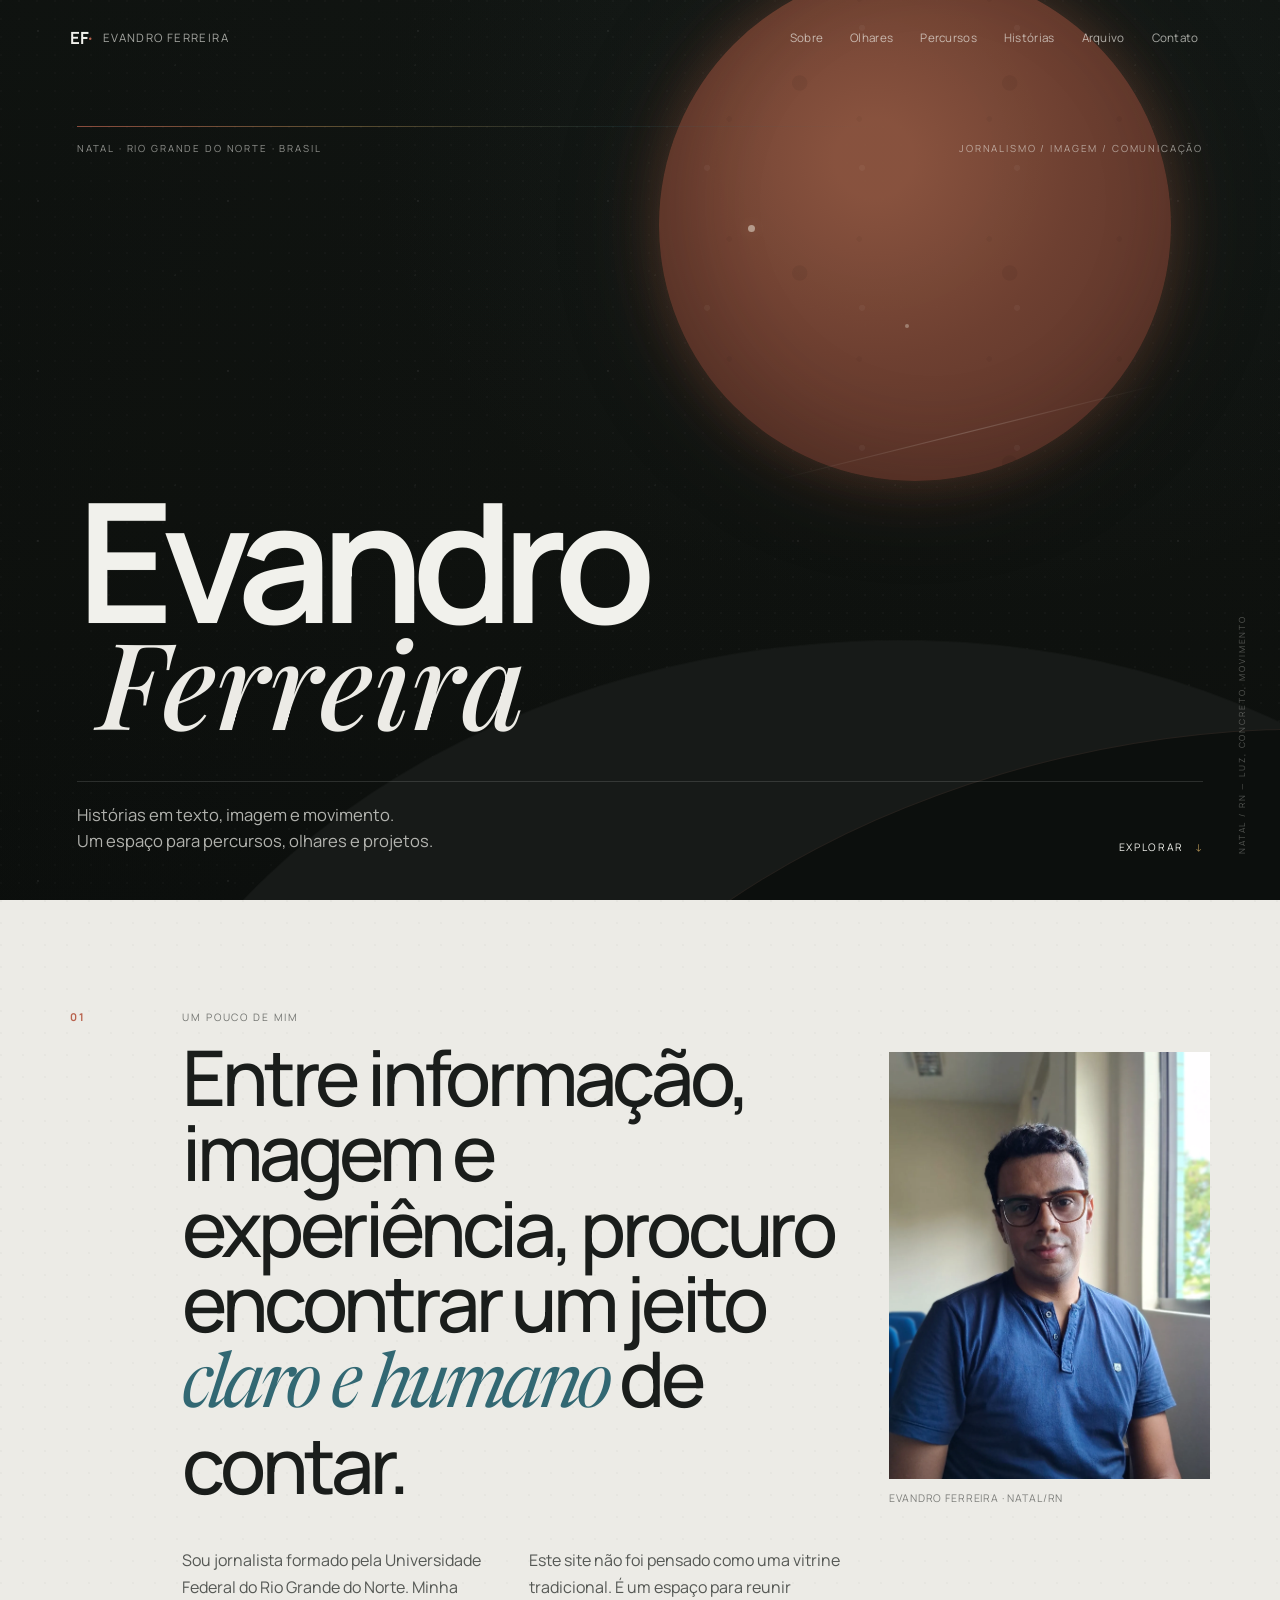
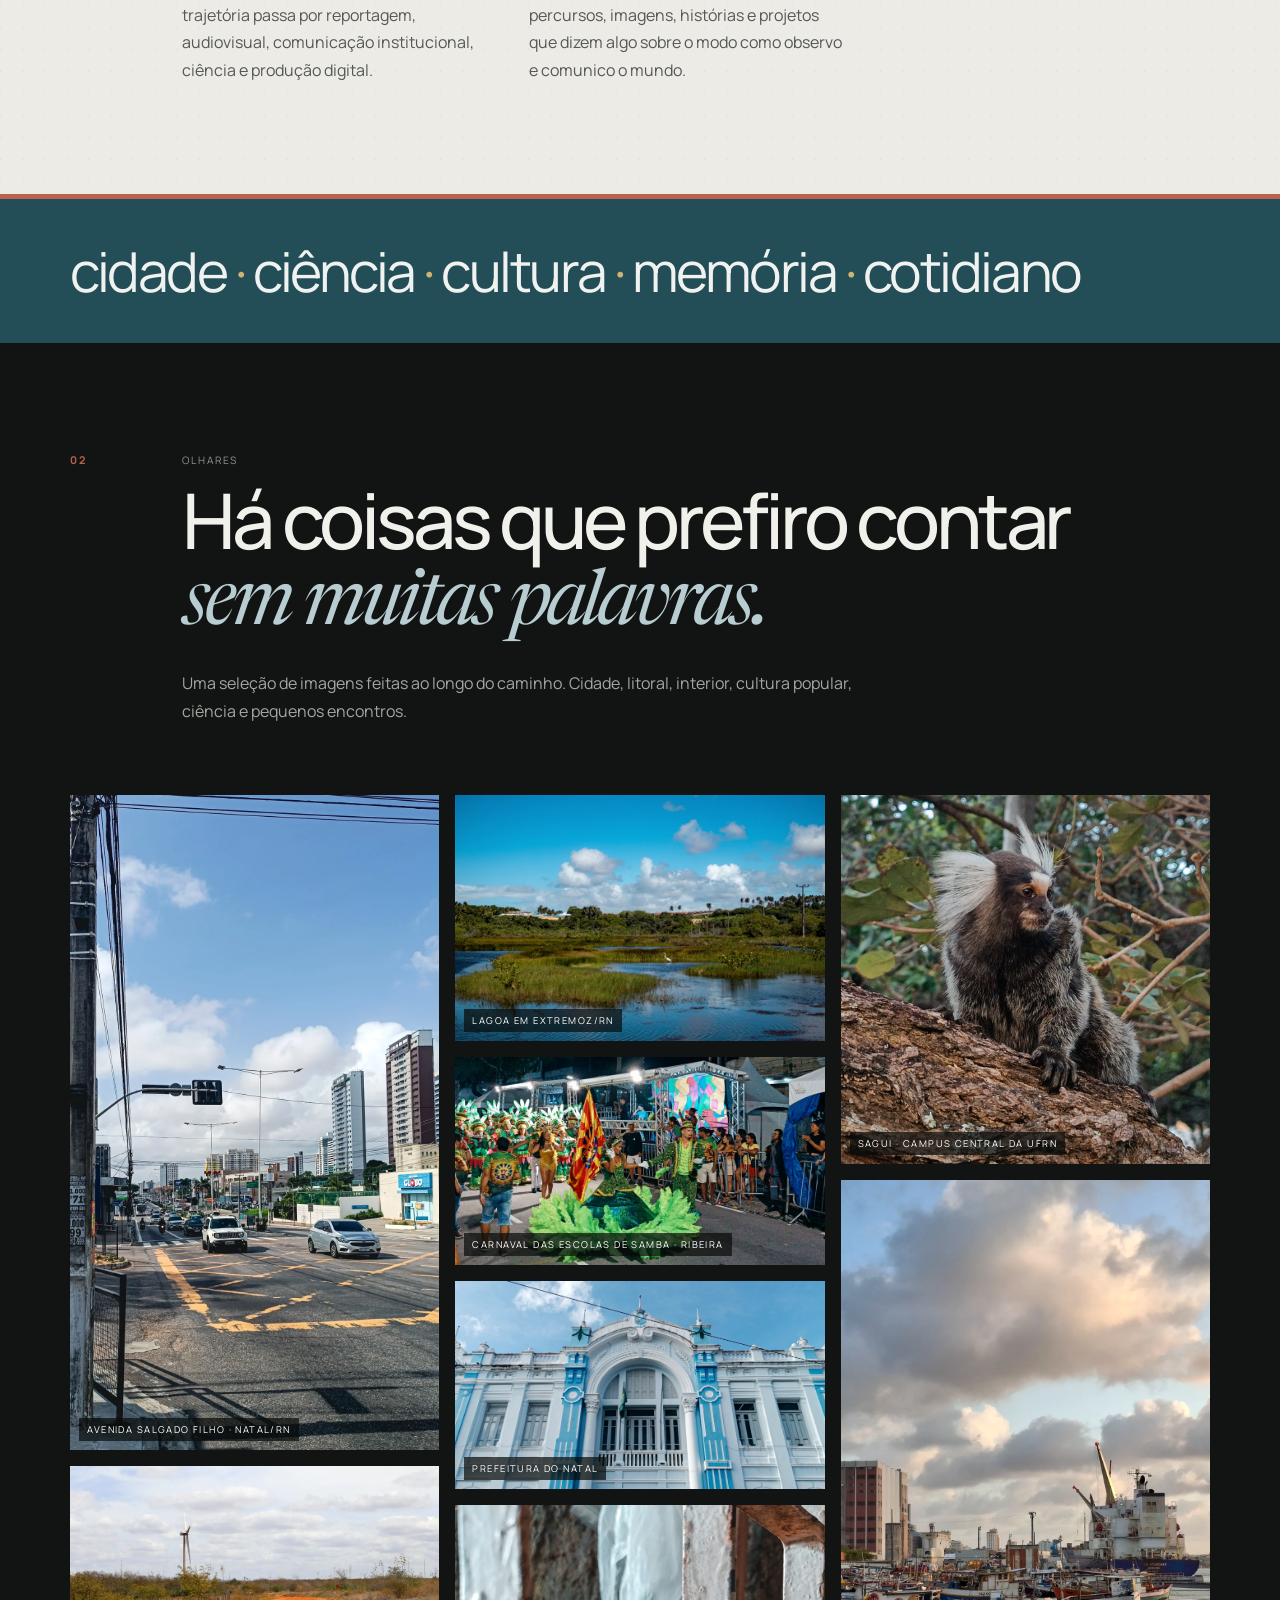
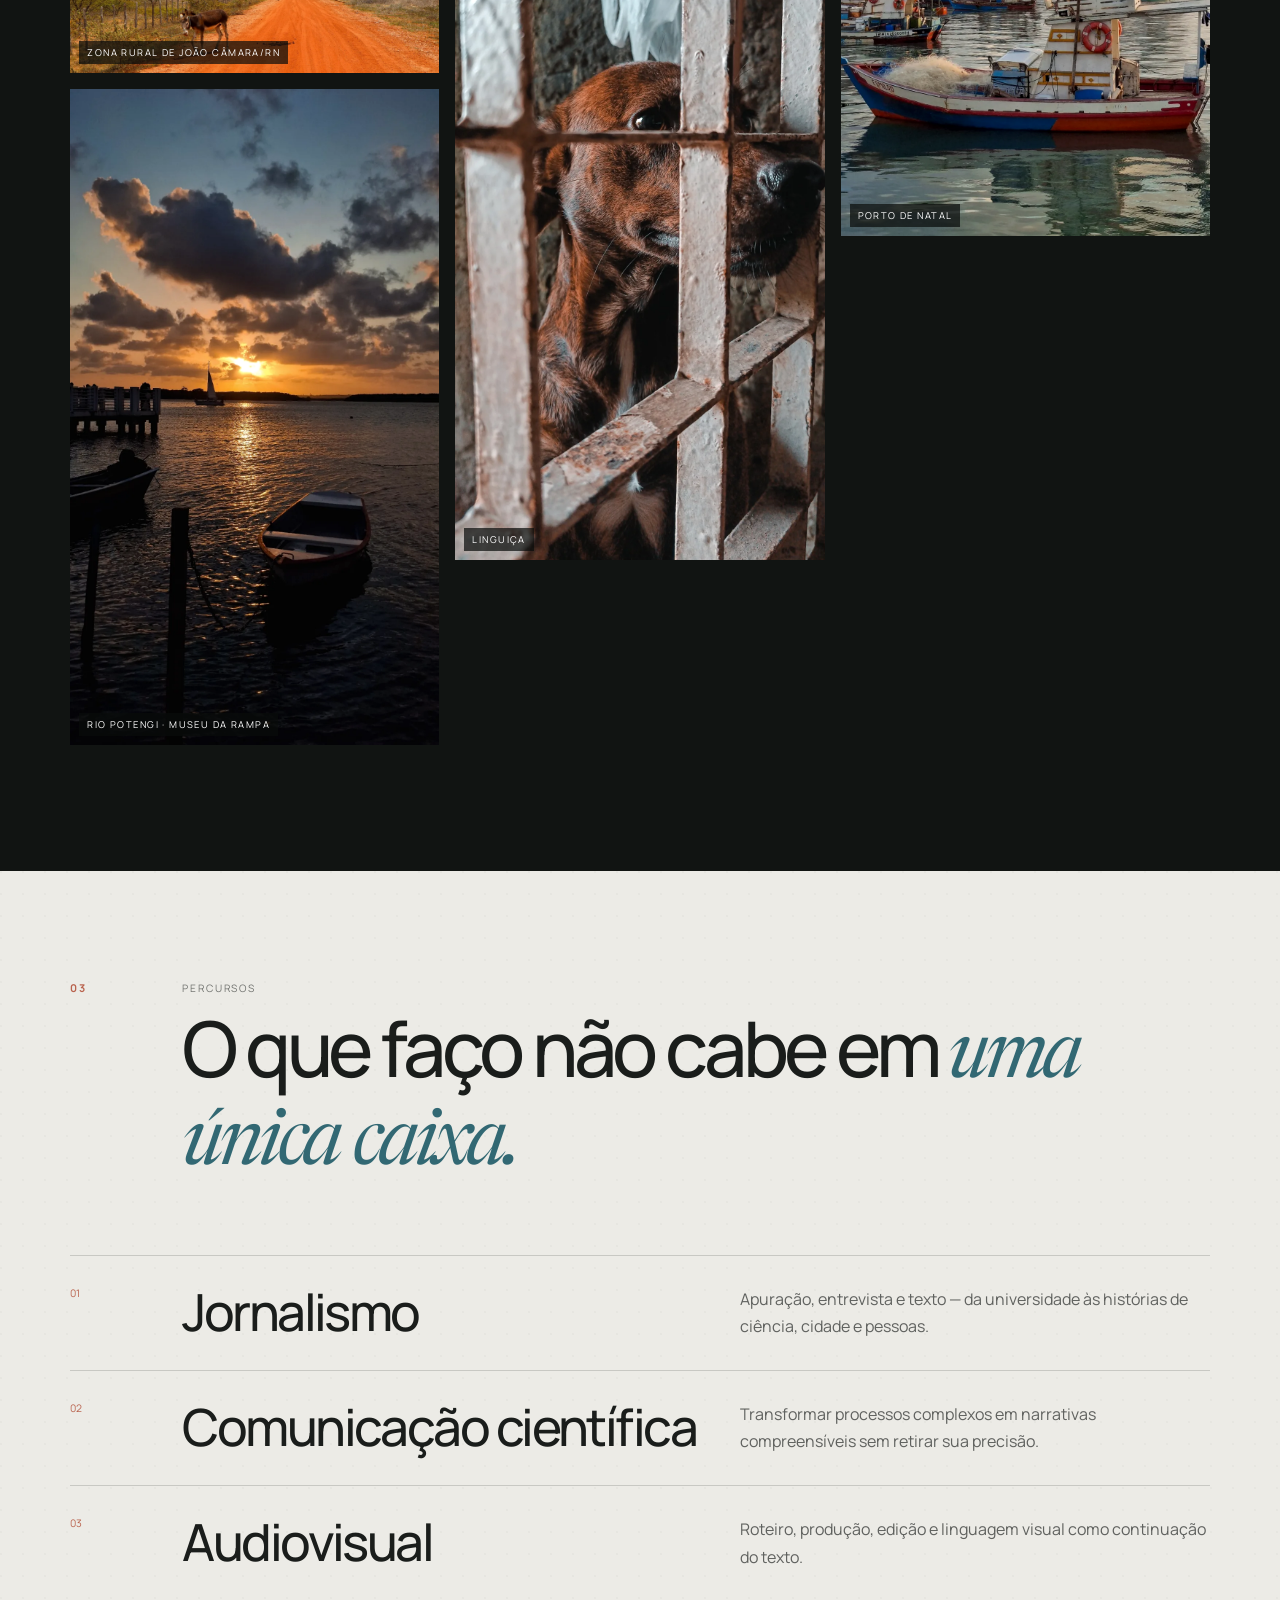
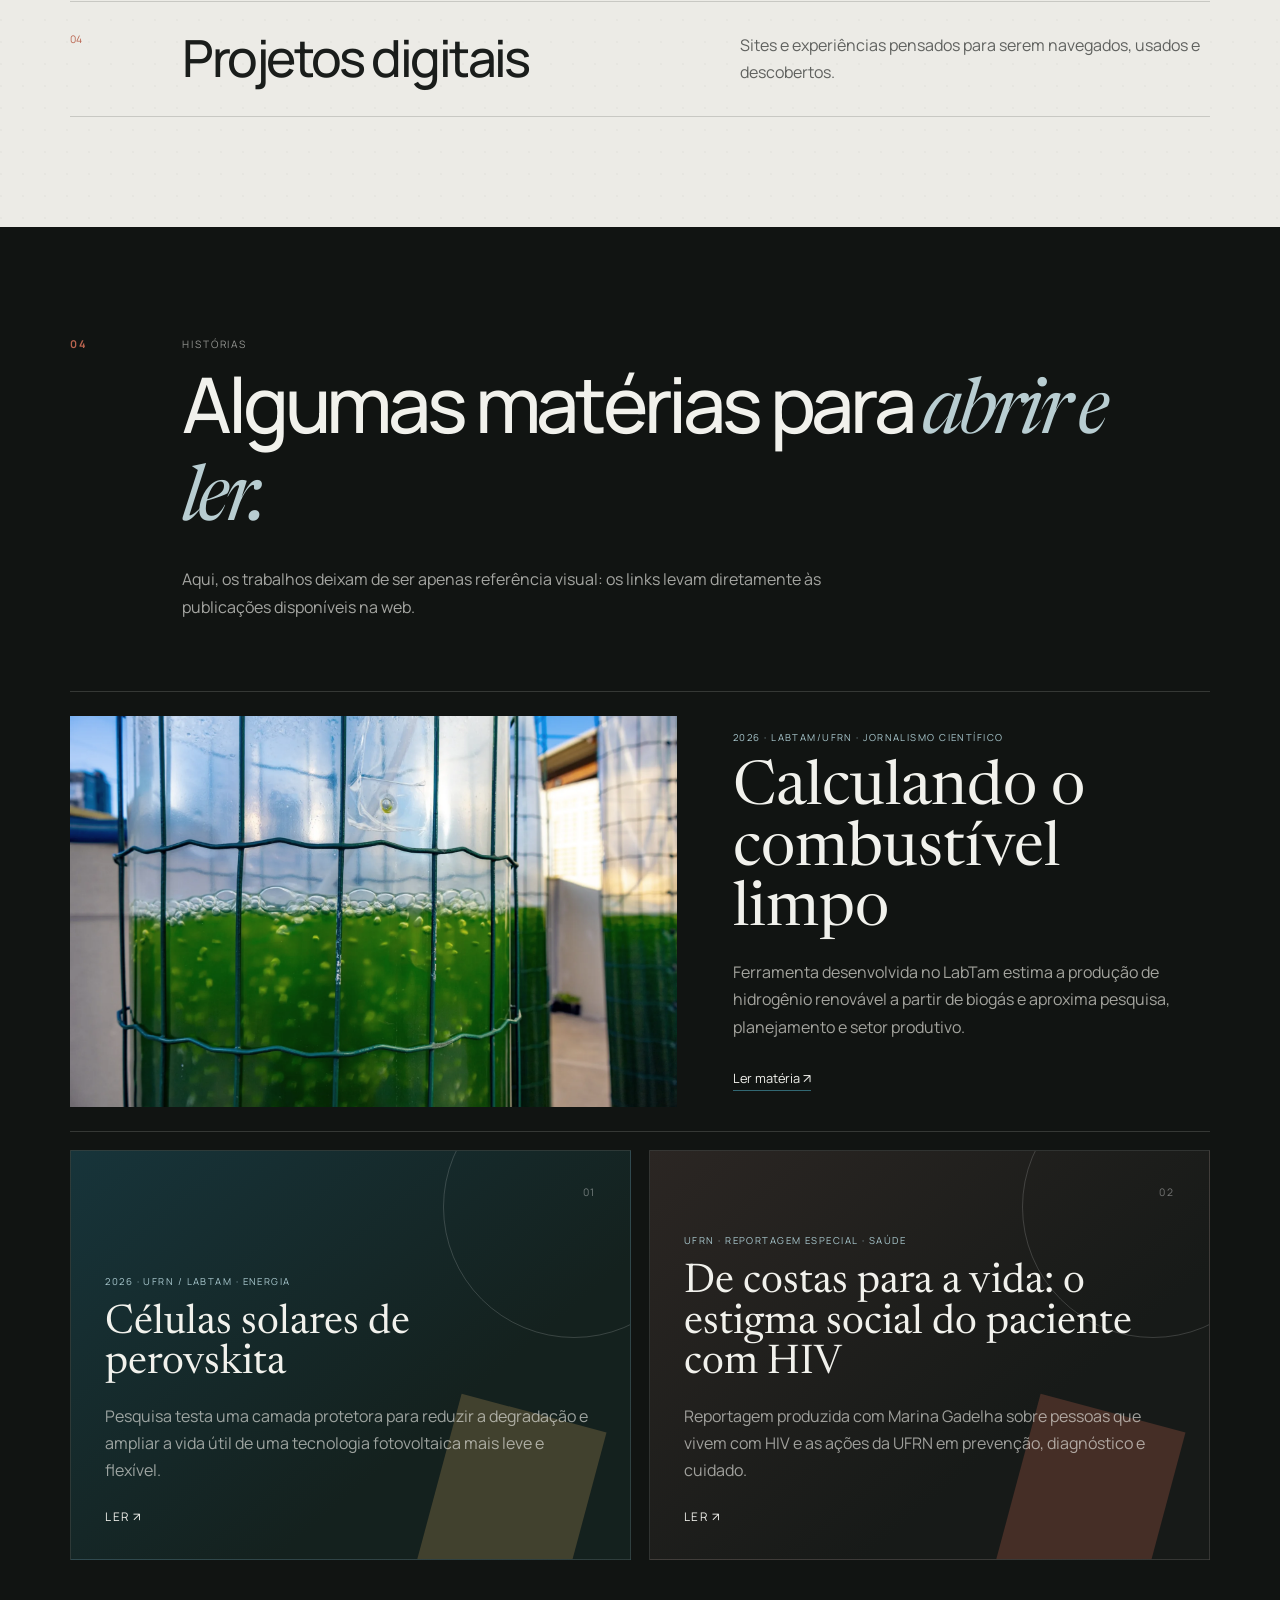
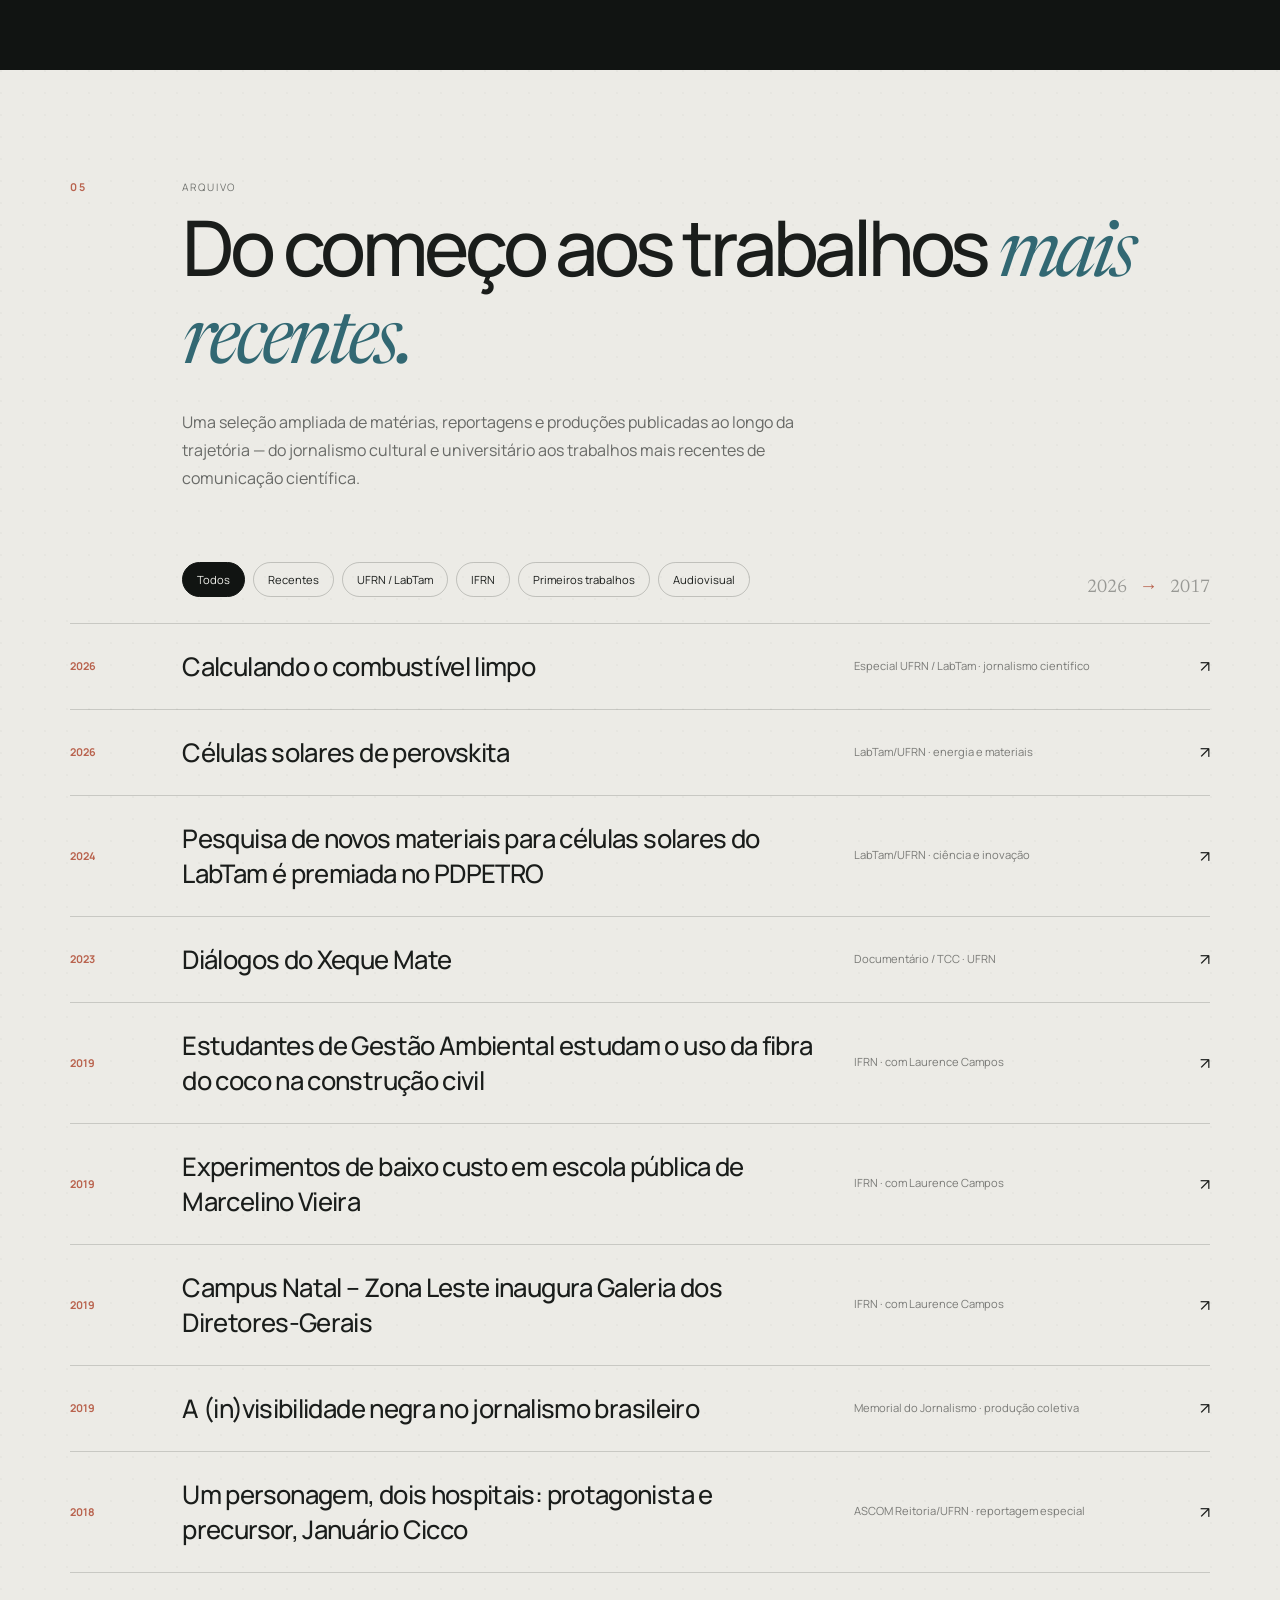
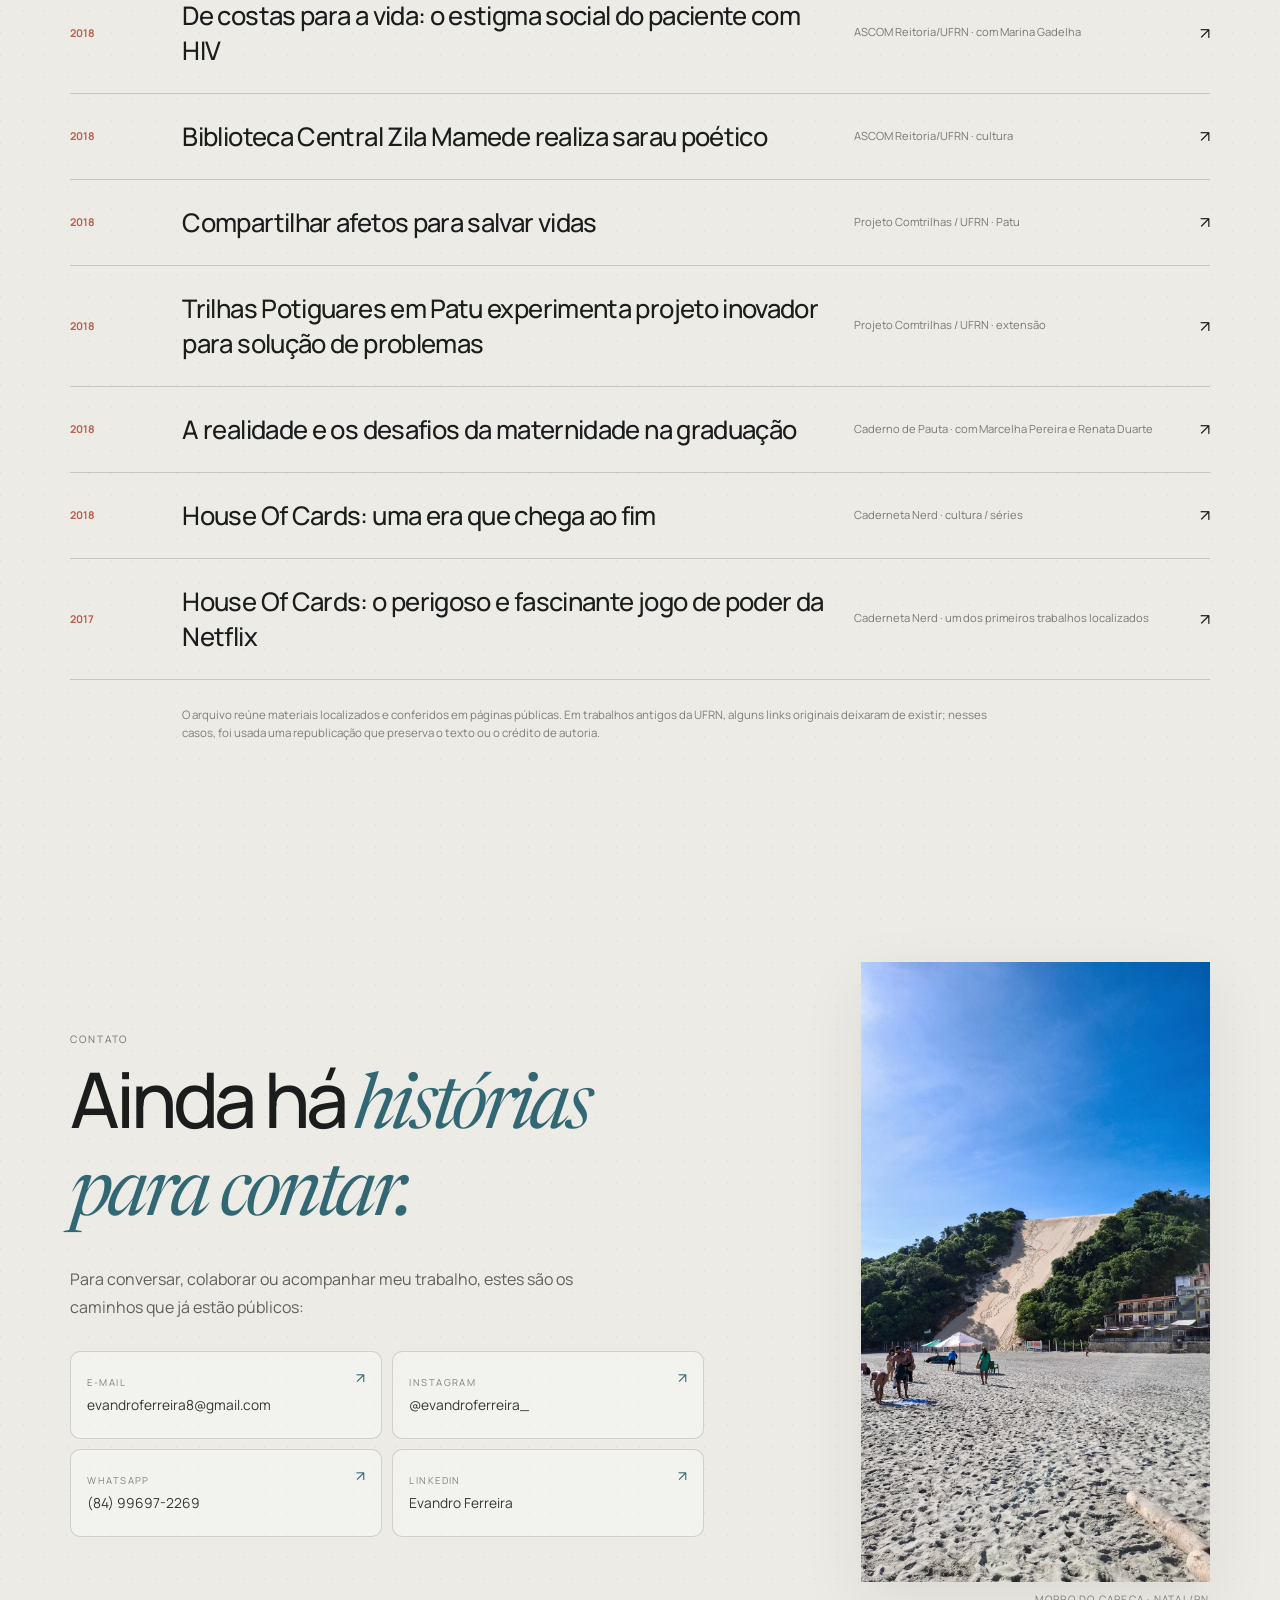
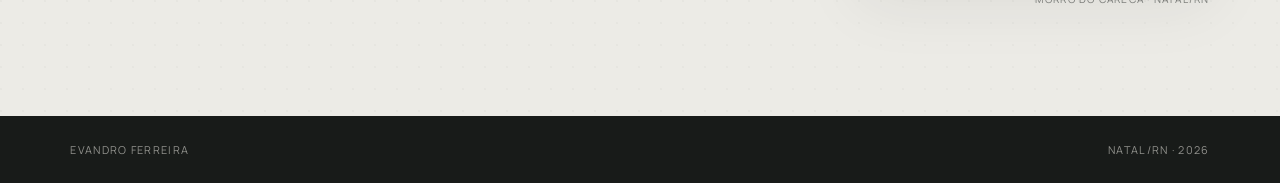
==== commit 7ea9fd00: "Restaura legendas específicas da galeria" ====
--- a/index.html
+++ b/index.html
@@ -104,58 +104,58 @@
     </div>
     <div class="gallery" aria-label="Galeria de fotografias">
       <figure class="reveal">
-        <button class="gallery-open" type="button" data-full="assets/photos/city.webp" data-caption="Cidade" aria-label="Abrir fotografia: Cidade">
+        <button class="gallery-open" type="button" data-full="assets/photos/city.webp" data-caption="Avenida Salgado Filho · Natal/RN" aria-label="Abrir fotografia: Avenida Salgado Filho · Natal/RN">
           <img src="assets/photos/city.webp" alt="Avenida urbana sob céu azul">
         </button>
-        <figcaption>cidade</figcaption>
-      </figure>
-      <figure class="reveal">
-        <button class="gallery-open" type="button" data-full="assets/photos/rural.webp" data-caption="Interior" aria-label="Abrir fotografia: Interior">
+        <figcaption>Avenida Salgado Filho · Natal/RN</figcaption>
+      </figure>
+      <figure class="reveal">
+        <button class="gallery-open" type="button" data-full="assets/photos/rural.webp" data-caption="Zona rural de João Câmara/RN" aria-label="Abrir fotografia: Zona rural de João Câmara/RN">
           <img src="assets/photos/rural.webp" alt="Estrada de terra vermelha com jumento e aerogeradores">
         </button>
-        <figcaption>interior</figcaption>
-      </figure>
-      <figure class="reveal">
-        <button class="gallery-open" type="button" data-full="assets/photos/sunset.webp" data-caption="Margem" aria-label="Abrir fotografia: Margem">
+        <figcaption>Zona rural de João Câmara/RN</figcaption>
+      </figure>
+      <figure class="reveal">
+        <button class="gallery-open" type="button" data-full="assets/photos/sunset.webp" data-caption="Rio Potengi · Museu da Rampa" aria-label="Abrir fotografia: Rio Potengi · Museu da Rampa">
           <img src="assets/photos/sunset.webp" alt="Barcos ao pôr do sol">
         </button>
-        <figcaption>margem</figcaption>
-      </figure>
-      <figure class="reveal">
-        <button class="gallery-open" type="button" data-full="assets/photos/wetland.webp" data-caption="Paisagem" aria-label="Abrir fotografia: Paisagem">
+        <figcaption>Rio Potengi · Museu da Rampa</figcaption>
+      </figure>
+      <figure class="reveal">
+        <button class="gallery-open" type="button" data-full="assets/photos/wetland.webp" data-caption="Lagoa em Extremoz/RN" aria-label="Abrir fotografia: Lagoa em Extremoz/RN">
           <img src="assets/photos/wetland.webp" alt="Área alagada com vegetação e uma ave branca">
         </button>
-        <figcaption>paisagem</figcaption>
-      </figure>
-      <figure class="reveal">
-        <button class="gallery-open" type="button" data-full="assets/photos/culture.webp" data-caption="Rua / festa" aria-label="Abrir fotografia: Rua / festa">
+        <figcaption>Lagoa em Extremoz/RN</figcaption>
+      </figure>
+      <figure class="reveal">
+        <button class="gallery-open" type="button" data-full="assets/photos/culture.webp" data-caption="Carnaval das escolas de samba · Ribeira" aria-label="Abrir fotografia: Carnaval das escolas de samba · Ribeira">
           <img src="assets/photos/culture.webp" alt="Desfile cultural noturno em Natal">
         </button>
-        <figcaption>rua / festa</figcaption>
-      </figure>
-      <figure class="reveal">
-        <button class="gallery-open" type="button" data-full="assets/photos/architecture.webp" data-caption="Arquitetura" aria-label="Abrir fotografia: Arquitetura">
+        <figcaption>Carnaval das escolas de samba · Ribeira</figcaption>
+      </figure>
+      <figure class="reveal">
+        <button class="gallery-open" type="button" data-full="assets/photos/architecture.webp" data-caption="Prefeitura do Natal" aria-label="Abrir fotografia: Prefeitura do Natal">
           <img src="assets/photos/architecture.webp" alt="Fachada histórica azul e branca">
         </button>
-        <figcaption>arquitetura</figcaption>
-      </figure>
-      <figure class="reveal">
-        <button class="gallery-open" type="button" data-full="assets/photos/dog.webp" data-caption="Encontro" aria-label="Abrir fotografia: Encontro">
+        <figcaption>Prefeitura do Natal</figcaption>
+      </figure>
+      <figure class="reveal">
+        <button class="gallery-open" type="button" data-full="assets/photos/dog.webp" data-caption="Linguiça" aria-label="Abrir fotografia: Linguiça">
           <img src="assets/photos/dog.webp" alt="Cachorro visto por trás de uma grade">
         </button>
-        <figcaption>encontro</figcaption>
-      </figure>
-      <figure class="reveal">
-        <button class="gallery-open" type="button" data-full="assets/photos/marmoset.webp" data-caption="Detalhe" aria-label="Abrir fotografia: Detalhe">
+        <figcaption>Linguiça</figcaption>
+      </figure>
+      <figure class="reveal">
+        <button class="gallery-open" type="button" data-full="assets/photos/marmoset.webp" data-caption="Sagui · Campus Central da UFRN" aria-label="Abrir fotografia: Sagui · Campus Central da UFRN">
           <img src="assets/photos/marmoset.webp" alt="Sagui sobre tronco de árvore">
         </button>
-        <figcaption>detalhe</figcaption>
-      </figure>
-      <figure class="reveal">
-        <button class="gallery-open" type="button" data-full="assets/photos/port.webp" data-caption="Porto" aria-label="Abrir fotografia: Porto">
+        <figcaption>Sagui · Campus Central da UFRN</figcaption>
+      </figure>
+      <figure class="reveal">
+        <button class="gallery-open" type="button" data-full="assets/photos/port.webp" data-caption="Porto de Natal" aria-label="Abrir fotografia: Porto de Natal">
           <img src="assets/photos/port.webp" alt="Barcos no porto sob céu nublado">
         </button>
-        <figcaption>porto</figcaption>
+        <figcaption>Porto de Natal</figcaption>
       </figure>
     </div>
 
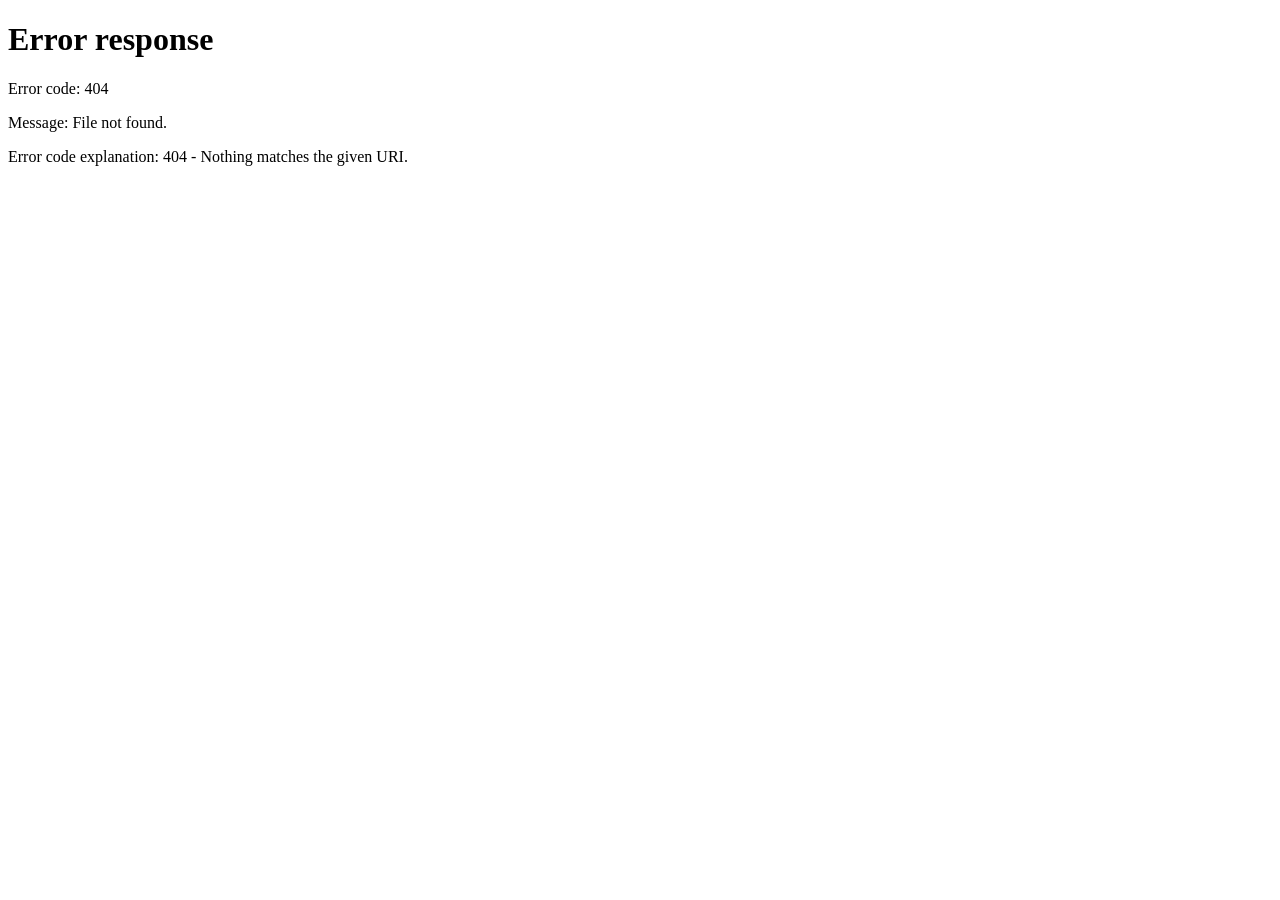
==== commit 638b7a65: "Redirect root domain to GO Nexus" ====
--- a/index.html
+++ b/index.html
@@ -3,307 +3,21 @@
 <head>
   <meta charset="utf-8">
   <meta name="viewport" content="width=device-width,initial-scale=1">
-  <meta name="theme-color" content="#111412">
-  <meta name="description" content="Evandro Ferreira — jornalismo, imagem, comunicação e outras formas de contar histórias.">
-  <title>Evandro Ferreira — Jornalismo, imagem e comunicação</title>
-  <link rel="preconnect" href="https://fonts.googleapis.com">
-  <link rel="preconnect" href="https://fonts.gstatic.com" crossorigin>
-  <link href="https://fonts.googleapis.com/css2?family=DM+Sans:wght@400;500;600&family=Manrope:wght@400;500;600;700&family=Newsreader:opsz,wght@6..72,400;6..72,500&family=Playfair+Display:ital,wght@0,500;1,500&display=swap" rel="stylesheet">
-  <link rel="stylesheet" href="styles.css">
+  <meta name="theme-color" content="#07111f">
+  <meta name="description" content="GO Nexus — guias e ferramentas para Pokemon GO.">
+  <meta http-equiv="refresh" content="0; url=/GoNexus/">
+  <link rel="canonical" href="https://evandroferreira8.github.io/GoNexus/">
+  <title>GO Nexus</title>
+  <style>
+    *{box-sizing:border-box}body{min-height:100vh;margin:0;display:grid;place-items:center;padding:24px;font-family:Inter,system-ui,-apple-system,BlinkMacSystemFont,"Segoe UI",sans-serif;background:#07111f;color:#f8fafc}.card{width:min(520px,100%);border:1px solid #334863;border-radius:18px;background:#0b1729;padding:24px;text-align:center;box-shadow:0 18px 44px rgba(0,0,0,.2)}h1{margin:0 0 8px;font-size:2rem}p{margin:0 0 18px;color:#a9b8ca;line-height:1.6}a{display:inline-flex;align-items:center;justify-content:center;min-height:44px;padding:0 16px;border:1px solid #5f7fab;border-radius:999px;background:#10223b;color:#e8f7ff;text-decoration:none;font-weight:900}a:hover{background:#15304f}
+  </style>
+  <script>location.replace('/GoNexus/');</script>
 </head>
 <body>
-<a class="skip" href="#conteudo">Pular para o conteúdo</a>
-
-<div class="site-loader" id="siteLoader" aria-live="polite" aria-label="Carregando site">
-  <div class="site-loader-scene" aria-hidden="true">
-    <span class="loader-sky-grain"></span>
-    <span class="loader-moon-halo"></span>
-    <span class="loader-moon"></span>
-    <span class="loader-dune loader-dune-back"></span>
-    <span class="loader-dune loader-dune-front"></span>
-    <span class="loader-star loader-star-a"></span>
-    <span class="loader-star loader-star-b"></span>
-    <span class="loader-line"></span>
-  </div>
-  <div class="site-loader-copy">
-    <div class="site-loader-mark"><span>Evandro</span><em>Ferreira</em></div>
-    <div class="site-loader-status">carregando</div>
-    <div class="site-loader-dots" aria-hidden="true"><span></span><span></span><span></span></div>
-  </div>
-</div>
-
-
-<header class="site-header" id="topo">
-  <a class="brand" href="#capa" aria-label="Voltar ao início">
-    <span class="brand-mark">EF<span>·</span></span>
-    <span class="brand-name">Evandro Ferreira</span>
-  </a>
-  <button class="menu-button" type="button" aria-expanded="false" aria-controls="menu">
-    <span>Menu</span><i aria-hidden="true"></i>
-  </button>
-  <nav id="menu" class="menu" aria-label="Navegação principal">
-    <a href="#sobre">Sobre</a>
-    <a href="#olhares">Olhares</a>
-    <a href="#percursos">Percursos</a>
-    <a href="#historias">Histórias</a>
-    <a href="#arquivo">Arquivo</a>
-    <a href="#contato">Contato</a>
-  </nav>
-</header>
-
-<main id="conteudo">
-  <section class="hero" id="capa" aria-labelledby="hero-title">
-    <div class="hero-geometry" aria-hidden="true">
-      <span class="sky-grain"></span>
-      <span class="moon-halo"></span>
-      <span class="moon"></span>
-      <span class="dune dune-back"></span>
-      <span class="dune dune-front"></span>
-      <span class="geo-star star-a"></span>
-      <span class="geo-star star-b"></span>
-      <span class="geo-line-horizon"></span>
-    </div>
-    <p class="hero-vertical" aria-hidden="true">NATAL / RN — LUZ, CONCRETO, MOVIMENTO</p>
-    <div class="hero-content">
-      <div class="hero-kicker-row">
-        <p class="hero-kicker">Natal · Rio Grande do Norte · Brasil</p>
-        <span>jornalismo / imagem / comunicação</span>
-      </div>
-      <h1 id="hero-title"><span>Evandro</span><span>Ferreira</span></h1>
-      <div class="hero-bottom">
-        <p>Histórias em texto, imagem e movimento.<br>Um espaço para percursos, olhares e projetos.</p>
-        <a href="#sobre">Explorar <span aria-hidden="true">↓</span></a>
-      </div>
-    </div>
-  </section>
-
-  <section class="about paper" id="sobre">
-    <div class="section-mark">01</div>
-    <div class="about-copy reveal">
-      <p class="kicker">Um pouco de mim</p>
-      <h2>Entre informação, imagem e experiência, procuro encontrar um jeito <em>claro e humano</em> de contar.</h2>
-      <div class="about-text">
-        <p>Sou jornalista formado pela Universidade Federal do Rio Grande do Norte. Minha trajetória passa por reportagem, audiovisual, comunicação institucional, ciência e produção digital.</p>
-        <p>Este site não foi pensado como uma vitrine tradicional. É um espaço para reunir percursos, imagens, histórias e projetos que dizem algo sobre o modo como observo e comunico o mundo.</p>
-      </div>
-    </div>
-    <figure class="portrait reveal">
-      <img src="assets/photos/portrait.webp" alt="Retrato de Evandro Ferreira">
-      <figcaption>Evandro Ferreira · Natal/RN</figcaption>
-    </figure>
-  </section>
-
-  <section class="interlude" aria-label="Temas do site">
-    <p>cidade <span>·</span> ciência <span>·</span> cultura <span>·</span> memória <span>·</span> cotidiano</p>
-  </section>
-
-  <section class="looks dark" id="olhares">
-    <div class="section-heading reveal">
-      <div class="section-mark">02</div>
-      <div><p class="kicker">Olhares</p><h2>Há coisas que prefiro contar <em>sem muitas palavras.</em></h2><p class="lead">Uma seleção de imagens feitas ao longo do caminho. Cidade, litoral, interior, cultura popular, ciência e pequenos encontros.</p></div>
-    </div>
-    <div class="gallery" aria-label="Galeria de fotografias">
-      <figure class="reveal">
-        <button class="gallery-open" type="button" data-full="assets/photos/city.webp" data-caption="Avenida Salgado Filho · Natal/RN" aria-label="Abrir fotografia: Avenida Salgado Filho · Natal/RN">
-          <img src="assets/photos/city.webp" alt="Avenida urbana sob céu azul">
-        </button>
-        <figcaption>Avenida Salgado Filho · Natal/RN</figcaption>
-      </figure>
-      <figure class="reveal">
-        <button class="gallery-open" type="button" data-full="assets/photos/rural.webp" data-caption="Zona rural de João Câmara/RN" aria-label="Abrir fotografia: Zona rural de João Câmara/RN">
-          <img src="assets/photos/rural.webp" alt="Estrada de terra vermelha com jumento e aerogeradores">
-        </button>
-        <figcaption>Zona rural de João Câmara/RN</figcaption>
-      </figure>
-      <figure class="reveal">
-        <button class="gallery-open" type="button" data-full="assets/photos/sunset.webp" data-caption="Rio Potengi · Museu da Rampa" aria-label="Abrir fotografia: Rio Potengi · Museu da Rampa">
-          <img src="assets/photos/sunset.webp" alt="Barcos ao pôr do sol">
-        </button>
-        <figcaption>Rio Potengi · Museu da Rampa</figcaption>
-      </figure>
-      <figure class="reveal">
-        <button class="gallery-open" type="button" data-full="assets/photos/wetland.webp" data-caption="Lagoa em Extremoz/RN" aria-label="Abrir fotografia: Lagoa em Extremoz/RN">
-          <img src="assets/photos/wetland.webp" alt="Área alagada com vegetação e uma ave branca">
-        </button>
-        <figcaption>Lagoa em Extremoz/RN</figcaption>
-      </figure>
-      <figure class="reveal">
-        <button class="gallery-open" type="button" data-full="assets/photos/culture.webp" data-caption="Carnaval das escolas de samba · Ribeira" aria-label="Abrir fotografia: Carnaval das escolas de samba · Ribeira">
-          <img src="assets/photos/culture.webp" alt="Desfile cultural noturno em Natal">
-        </button>
-        <figcaption>Carnaval das escolas de samba · Ribeira</figcaption>
-      </figure>
-      <figure class="reveal">
-        <button class="gallery-open" type="button" data-full="assets/photos/architecture.webp" data-caption="Prefeitura do Natal" aria-label="Abrir fotografia: Prefeitura do Natal">
-          <img src="assets/photos/architecture.webp" alt="Fachada histórica azul e branca">
-        </button>
-        <figcaption>Prefeitura do Natal</figcaption>
-      </figure>
-      <figure class="reveal">
-        <button class="gallery-open" type="button" data-full="assets/photos/dog.webp" data-caption="Linguiça" aria-label="Abrir fotografia: Linguiça">
-          <img src="assets/photos/dog.webp" alt="Cachorro visto por trás de uma grade">
-        </button>
-        <figcaption>Linguiça</figcaption>
-      </figure>
-      <figure class="reveal">
-        <button class="gallery-open" type="button" data-full="assets/photos/marmoset.webp" data-caption="Sagui · Campus Central da UFRN" aria-label="Abrir fotografia: Sagui · Campus Central da UFRN">
-          <img src="assets/photos/marmoset.webp" alt="Sagui sobre tronco de árvore">
-        </button>
-        <figcaption>Sagui · Campus Central da UFRN</figcaption>
-      </figure>
-      <figure class="reveal">
-        <button class="gallery-open" type="button" data-full="assets/photos/port.webp" data-caption="Porto de Natal" aria-label="Abrir fotografia: Porto de Natal">
-          <img src="assets/photos/port.webp" alt="Barcos no porto sob céu nublado">
-        </button>
-        <figcaption>Porto de Natal</figcaption>
-      </figure>
-    </div>
-
-    <div class="lightbox" aria-hidden="true">
-      <div class="lightbox-backdrop" data-lightbox-close></div>
-      <div class="lightbox-dialog" role="dialog" aria-modal="true" aria-label="Visualização ampliada da fotografia">
-        <button class="lightbox-close" type="button" data-lightbox-close aria-label="Fechar fotografia">×</button>
-        <button class="lightbox-nav lightbox-prev" type="button" aria-label="Fotografia anterior">←</button>
-        <figure>
-          <img class="lightbox-image" src="" alt="">
-          <figcaption class="lightbox-caption"></figcaption>
-        </figure>
-        <button class="lightbox-nav lightbox-next" type="button" aria-label="Próxima fotografia">→</button>
-      </div>
-    </div>
-  </section>
-
-  <section class="paths paper" id="percursos">
-    <div class="section-heading reveal">
-      <div class="section-mark">03</div>
-      <div><p class="kicker">Percursos</p><h2>O que faço não cabe em <em>uma única caixa.</em></h2></div>
-    </div>
-    <div class="path-list">
-      <article class="path reveal"><span>01</span><h3>Jornalismo</h3><p>Apuração, entrevista e texto — da universidade às histórias de ciência, cidade e pessoas.</p></article>
-      <article class="path reveal"><span>02</span><h3>Comunicação científica</h3><p>Transformar processos complexos em narrativas compreensíveis sem retirar sua precisão.</p></article>
-      <article class="path reveal"><span>03</span><h3>Audiovisual</h3><p>Roteiro, produção, edição e linguagem visual como continuação do texto.</p></article>
-      <article class="path reveal"><span>04</span><h3>Projetos digitais</h3><p>Sites e experiências pensados para serem navegados, usados e descobertos.</p></article>
-    </div>
-  </section>
-
-  <section class="stories dark" id="historias">
-    <div class="section-heading reveal">
-      <div class="section-mark">04</div>
-      <div><p class="kicker">Histórias</p><h2>Algumas matérias para <em>abrir e ler.</em></h2><p class="lead">Aqui, os trabalhos deixam de ser apenas referência visual: os links levam diretamente às publicações disponíveis na web.</p></div>
-    </div>
-
-    <article class="feature reveal">
-      <a class="feature-image" href="https://defato.com/estado/128361/ferramenta-estima-produo-de-hidrognio-renovvel-a-partir-de-biogs" target="_blank" rel="noopener" aria-label="Ler Calculando o combustível limpo">
-        <img src="assets/photos/science.webp" alt="Cultivo verde em recipiente transparente de laboratório">
-      </a>
-      <div class="feature-copy">
-        <p class="meta">2026 · LabTam/UFRN · jornalismo científico</p>
-        <h3>Calculando o combustível limpo</h3>
-        <p>Ferramenta desenvolvida no LabTam estima a produção de hidrogênio renovável a partir de biogás e aproxima pesquisa, planejamento e setor produtivo.</p>
-        <a class="read-link" href="https://defato.com/estado/128361/ferramenta-estima-produo-de-hidrognio-renovvel-a-partir-de-biogs" target="_blank" rel="noopener">Ler matéria ↗</a>
-      </div>
-    </article>
-
-    <div class="story-pair">
-      <a class="story-link story-solar reveal" href="https://tribunadonorte.com.br/rio-grande-do-norte/pesquisa-da-ufrn-testa-protecao-para-tornar-paineis-solares-mais-leves-e-flexiveis/" target="_blank" rel="noopener">
-        <span class="story-number">01</span>
-        <p class="meta">2026 · UFRN / LabTam · energia</p>
-        <h3>Células solares de perovskita</h3>
-        <p>Pesquisa testa uma camada protetora para reduzir a degradação e ampliar a vida útil de uma tecnologia fotovoltaica mais leve e flexível.</p>
-        <span class="story-arrow">Ler ↗</span>
-      </a>
-      <a class="story-link story-hiv reveal" href="https://diariodopoder.com.br/uncategorized/de-costas-para-a-vida-o-estigma-social-do-paciente-com-hiv/amp" target="_blank" rel="noopener">
-        <span class="story-number">02</span>
-        <p class="meta">UFRN · reportagem especial · saúde</p>
-        <h3>De costas para a vida: o estigma social do paciente com HIV</h3>
-        <p>Reportagem produzida com Marina Gadelha sobre pessoas que vivem com HIV e as ações da UFRN em prevenção, diagnóstico e cuidado.</p>
-        <span class="story-arrow">Ler ↗</span>
-      </a>
-    </div>
-  </section>
-
-  <section class="archive paper" id="arquivo">
-    <div class="section-heading reveal">
-      <div class="section-mark">05</div>
-      <div><p class="kicker">Arquivo</p><h2>Do começo aos trabalhos <em>mais recentes.</em></h2><p class="lead archive-lead">Uma seleção ampliada de matérias, reportagens e produções publicadas ao longo da trajetória — do jornalismo cultural e universitário aos trabalhos mais recentes de comunicação científica.</p></div>
-    </div>
-
-    <div class="archive-toolbar reveal">
-      <div class="archive-filters" role="group" aria-label="Filtrar arquivo">
-        <button class="archive-filter is-active" type="button" data-filter="all">Todos</button>
-        <button class="archive-filter" type="button" data-filter="recentes">Recentes</button>
-        <button class="archive-filter" type="button" data-filter="ufrn">UFRN / LabTam</button>
-        <button class="archive-filter" type="button" data-filter="ifrn">IFRN</button>
-        <button class="archive-filter" type="button" data-filter="primeiros">Primeiros trabalhos</button>
-        <button class="archive-filter" type="button" data-filter="audiovisual">Audiovisual</button>
-      </div>
-      <p class="archive-range" aria-hidden="true">2026 <span>→</span> 2017</p>
-    </div>
-
-    <div class="archive-list">
-      <a class="archive-item reveal" data-kind="recentes ufrn" href="https://defato.com/estado/128361/ferramenta-estima-produo-de-hidrognio-renovvel-a-partir-de-biogs" target="_blank" rel="noopener"><span class="archive-year">2026</span><span class="archive-title">Calculando o combustível limpo</span><span class="archive-source">Especial UFRN / LabTam · jornalismo científico</span><span class="archive-arrow">↗</span></a>
-      <a class="archive-item reveal" data-kind="recentes ufrn" href="https://www.jolrn.com.br/2026/06/21/celulas-solares-de-perovskita/" target="_blank" rel="noopener"><span class="archive-year">2026</span><span class="archive-title">Células solares de perovskita</span><span class="archive-source">LabTam/UFRN · energia e materiais</span><span class="archive-arrow">↗</span></a>
-      <a class="archive-item reveal" data-kind="recentes ufrn" href="https://pt.linkedin.com/posts/labtam-ufrn_pesquisa-de-novos-materiais-para-c%C3%A9lulas-activity-7259222103059537920-sBvo" target="_blank" rel="noopener"><span class="archive-year">2024</span><span class="archive-title">Pesquisa de novos materiais para células solares do LabTam é premiada no PDPETRO</span><span class="archive-source">LabTam/UFRN · ciência e inovação</span><span class="archive-arrow">↗</span></a>
-      <a class="archive-item reveal" data-kind="audiovisual ufrn" href="https://repositorio.ufrn.br/bitstream/123456789/55755/1/TCC_EvandroFerreira.pdf" target="_blank" rel="noopener"><span class="archive-year">2023</span><span class="archive-title">Diálogos do Xeque Mate</span><span class="archive-source">Documentário / TCC · UFRN</span><span class="archive-arrow">↗</span></a>
-      <a class="archive-item reveal" data-kind="ifrn" href="https://portal.ifrn.edu.br/campus/reitoria/noticias/estudantes-de-gestao-ambiental-da-ead-estudam-o-uso-da-fibra-do-coco-na-construcao-civil/" target="_blank" rel="noopener"><span class="archive-year">2019</span><span class="archive-title">Estudantes de Gestão Ambiental estudam o uso da fibra do coco na construção civil</span><span class="archive-source">IFRN · com Laurence Campos</span><span class="archive-arrow">↗</span></a>
-      <a class="archive-item reveal" data-kind="ifrn" href="https://portal.ifrn.edu.br/campus/reitoria/noticias/estudante-de-especializacao-a-distancia-realiza-experimentos-com-baixo-custo-em-escola-publica-de-marcelino-vieira/" target="_blank" rel="noopener"><span class="archive-year">2019</span><span class="archive-title">Experimentos de baixo custo em escola pública de Marcelino Vieira</span><span class="archive-source">IFRN · com Laurence Campos</span><span class="archive-arrow">↗</span></a>
-      <a class="archive-item reveal" data-kind="ifrn" href="https://ead.ifrn.edu.br/homenagem-campus-natal-zona-leste-inaugura-galeria-dos-diretores-gerais-em-confraternizacao-natalina/" target="_blank" rel="noopener"><span class="archive-year">2019</span><span class="archive-title">Campus Natal – Zona Leste inaugura Galeria dos Diretores-Gerais</span><span class="archive-source">IFRN · com Laurence Campos</span><span class="archive-arrow">↗</span></a>
-      <a class="archive-item reveal" data-kind="ufrn" href="https://jornalismobrasil.wordpress.com/2019/03/30/a-invisibilidade-negra-no-jornalismo-brasileiro/" target="_blank" rel="noopener"><span class="archive-year">2019</span><span class="archive-title">A (in)visibilidade negra no jornalismo brasileiro</span><span class="archive-source">Memorial do Jornalismo · produção coletiva</span><span class="archive-arrow">↗</span></a>
-      <a class="archive-item reveal" data-kind="primeiros ufrn" href="https://www.assessorn.com/2018/02/um-personagem-dois-hospitais.html" target="_blank" rel="noopener"><span class="archive-year">2018</span><span class="archive-title">Um personagem, dois hospitais: protagonista e precursor, Januário Cicco</span><span class="archive-source">ASCOM Reitoria/UFRN · reportagem especial</span><span class="archive-arrow">↗</span></a>
-      <a class="archive-item reveal" data-kind="primeiros ufrn" href="https://diariodopoder.com.br/uncategorized/de-costas-para-a-vida-o-estigma-social-do-paciente-com-hiv/amp" target="_blank" rel="noopener"><span class="archive-year">2018</span><span class="archive-title">De costas para a vida: o estigma social do paciente com HIV</span><span class="archive-source">ASCOM Reitoria/UFRN · com Marina Gadelha</span><span class="archive-arrow">↗</span></a>
-      <a class="archive-item reveal" data-kind="primeiros ufrn" href="https://www.assessorn.com/2018/09/biblioteca-central-zila-mamede-realiza.html?m=1" target="_blank" rel="noopener"><span class="archive-year">2018</span><span class="archive-title">Biblioteca Central Zila Mamede realiza sarau poético</span><span class="archive-source">ASCOM Reitoria/UFRN · cultura</span><span class="archive-arrow">↗</span></a>
-      <a class="archive-item reveal" data-kind="primeiros ufrn" href="https://comtrilhasufrn.wordpress.com/2018/07/27/compartilhar-afetos-para-salvar-vidas/" target="_blank" rel="noopener"><span class="archive-year">2018</span><span class="archive-title">Compartilhar afetos para salvar vidas</span><span class="archive-source">Projeto Comtrilhas / UFRN · Patu</span><span class="archive-arrow">↗</span></a>
-      <a class="archive-item reveal" data-kind="primeiros ufrn" href="https://comtrilhasufrn.wordpress.com/2018/07/24/trilhas-potiguares-em-patu-experimenta-projeto-inovador-para-solucao-de-problemas/" target="_blank" rel="noopener"><span class="archive-year">2018</span><span class="archive-title">Trilhas Potiguares em Patu experimenta projeto inovador para solução de problemas</span><span class="archive-source">Projeto Comtrilhas / UFRN · extensão</span><span class="archive-arrow">↗</span></a>
-      <a class="archive-item reveal" data-kind="primeiros" href="https://cadernodepauta.blogspot.com/2018/03/a-realidade-e-os-desafios-da.html?m=0" target="_blank" rel="noopener"><span class="archive-year">2018</span><span class="archive-title">A realidade e os desafios da maternidade na graduação</span><span class="archive-source">Caderno de Pauta · com Marcelha Pereira e Renata Duarte</span><span class="archive-arrow">↗</span></a>
-      <a class="archive-item reveal" data-kind="primeiros" href="https://cadernetanerd.blogspot.com/2018/11/house-of-cards-uma-era-que-chega-ao-fim.html" target="_blank" rel="noopener"><span class="archive-year">2018</span><span class="archive-title">House Of Cards: uma era que chega ao fim</span><span class="archive-source">Caderneta Nerd · cultura / séries</span><span class="archive-arrow">↗</span></a>
-      <a class="archive-item reveal" data-kind="primeiros" href="https://cadernetanerd.blogspot.com/2017/05/house-of-cards-o-perigoso-e-fascinante.html" target="_blank" rel="noopener"><span class="archive-year">2017</span><span class="archive-title">House Of Cards: o perigoso e fascinante jogo de poder da Netflix</span><span class="archive-source">Caderneta Nerd · um dos primeiros trabalhos localizados</span><span class="archive-arrow">↗</span></a>
-    </div>
-    <p class="archive-note reveal">O arquivo reúne materiais localizados e conferidos em páginas públicas. Em trabalhos antigos da UFRN, alguns links originais deixaram de existir; nesses casos, foi usada uma republicação que preserva o texto ou o crédito de autoria.</p>
-  </section>
-
-  <section class="contact paper" id="contato">
-    <div class="contact-copy reveal">
-      <p class="kicker">Contato</p>
-      <h2>Ainda há <em>histórias para contar.</em></h2>
-      <p>Para conversar, colaborar ou acompanhar meu trabalho, estes são os caminhos que já estão públicos:</p>
-      <div class="contact-methods" aria-label="Formas de contato">
-        <a class="contact-method" href="mailto:evandroferreira8@gmail.com">
-          <span class="contact-method-label">E-mail</span>
-          <span class="contact-method-value">evandroferreira8@gmail.com</span>
-          <span class="contact-method-arrow">↗</span>
-        </a>
-        <a class="contact-method" href="https://www.instagram.com/evandroferreira_/" target="_blank" rel="noopener">
-          <span class="contact-method-label">Instagram</span>
-          <span class="contact-method-value">@evandroferreira_</span>
-          <span class="contact-method-arrow">↗</span>
-        </a>
-        <a class="contact-method" href="https://wa.me/5584996972269" target="_blank" rel="noopener">
-          <span class="contact-method-label">WhatsApp</span>
-          <span class="contact-method-value">(84) 99697-2269</span>
-          <span class="contact-method-arrow">↗</span>
-        </a>
-        <a class="contact-method" href="https://br.linkedin.com/in/evandro-ferreira-7a199316a" target="_blank" rel="noopener">
-          <span class="contact-method-label">LinkedIn</span>
-          <span class="contact-method-value">Evandro Ferreira</span>
-          <span class="contact-method-arrow">↗</span>
-        </a>
-      </div>
-    </div>
-    <figure class="contact-photo reveal">
-      <button class="gallery-open contact-photo-open" type="button" data-full="assets/photos/beach.webp" data-caption="Morro do Careca · Natal/RN" aria-label="Abrir fotografia do Morro do Careca em tamanho maior">
-        <img src="assets/photos/beach.webp" alt="Morro do Careca visto da praia sob céu azul">
-      </button>
-      <figcaption>Morro do Careca · Natal/RN</figcaption>
-    </figure>
-  </section>
-</main>
-
-<a class="back-to-top" href="#capa" aria-label="Voltar ao topo">
-  <span aria-hidden="true">↑</span>
-  <span class="back-to-top-text">Topo</span>
-</a>
-
-<footer><span>Evandro Ferreira</span><span>Natal/RN · 2026</span></footer>
-<script src="script.js"></script>
+  <main class="card">
+    <h1>GO Nexus</h1>
+    <p>Redirecionando para as ferramentas e guias de Pokemon GO.</p>
+    <a href="/GoNexus/">Abrir GO Nexus</a>
+  </main>
 </body>
 </html>
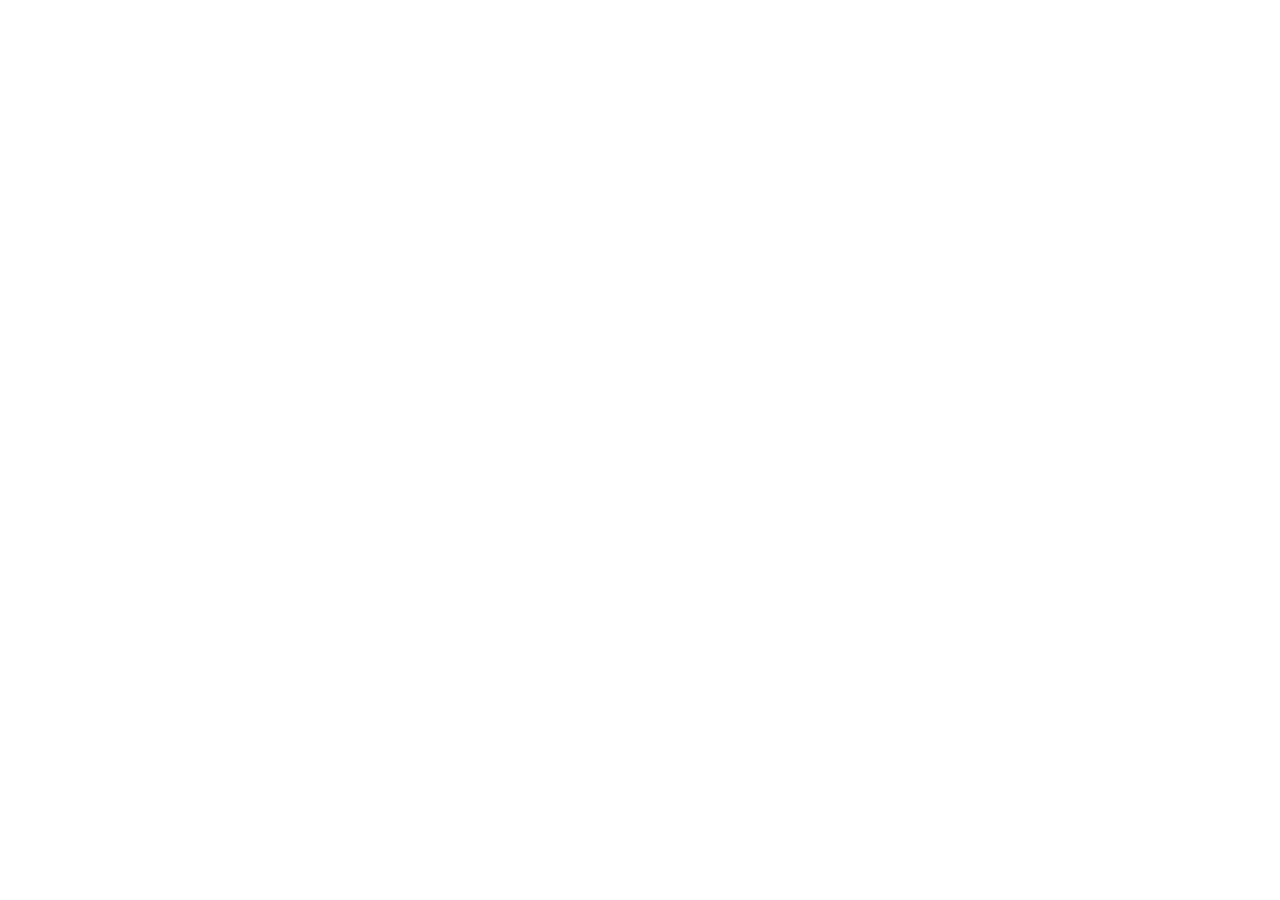
==== commit cc9f86f5: "Force root redirect to GO Nexus" ====
--- a/index.html
+++ b/index.html
@@ -5,19 +5,24 @@
   <meta name="viewport" content="width=device-width,initial-scale=1">
   <meta name="theme-color" content="#07111f">
   <meta name="description" content="GO Nexus — guias e ferramentas para Pokemon GO.">
-  <meta http-equiv="refresh" content="0; url=/GoNexus/">
+  <meta http-equiv="cache-control" content="no-cache, no-store, must-revalidate">
+  <meta http-equiv="pragma" content="no-cache">
+  <meta http-equiv="expires" content="0">
+  <meta http-equiv="refresh" content="0; url=https://evandroferreira8.github.io/GoNexus/">
   <link rel="canonical" href="https://evandroferreira8.github.io/GoNexus/">
   <title>GO Nexus</title>
   <style>
     *{box-sizing:border-box}body{min-height:100vh;margin:0;display:grid;place-items:center;padding:24px;font-family:Inter,system-ui,-apple-system,BlinkMacSystemFont,"Segoe UI",sans-serif;background:#07111f;color:#f8fafc}.card{width:min(520px,100%);border:1px solid #334863;border-radius:18px;background:#0b1729;padding:24px;text-align:center;box-shadow:0 18px 44px rgba(0,0,0,.2)}h1{margin:0 0 8px;font-size:2rem}p{margin:0 0 18px;color:#a9b8ca;line-height:1.6}a{display:inline-flex;align-items:center;justify-content:center;min-height:44px;padding:0 16px;border:1px solid #5f7fab;border-radius:999px;background:#10223b;color:#e8f7ff;text-decoration:none;font-weight:900}a:hover{background:#15304f}
   </style>
-  <script>location.replace('/GoNexus/');</script>
+  <script>
+    window.location.replace('https://evandroferreira8.github.io/GoNexus/');
+  </script>
 </head>
 <body>
   <main class="card">
     <h1>GO Nexus</h1>
     <p>Redirecionando para as ferramentas e guias de Pokemon GO.</p>
-    <a href="/GoNexus/">Abrir GO Nexus</a>
+    <a href="https://evandroferreira8.github.io/GoNexus/">Abrir GO Nexus</a>
   </main>
 </body>
 </html>
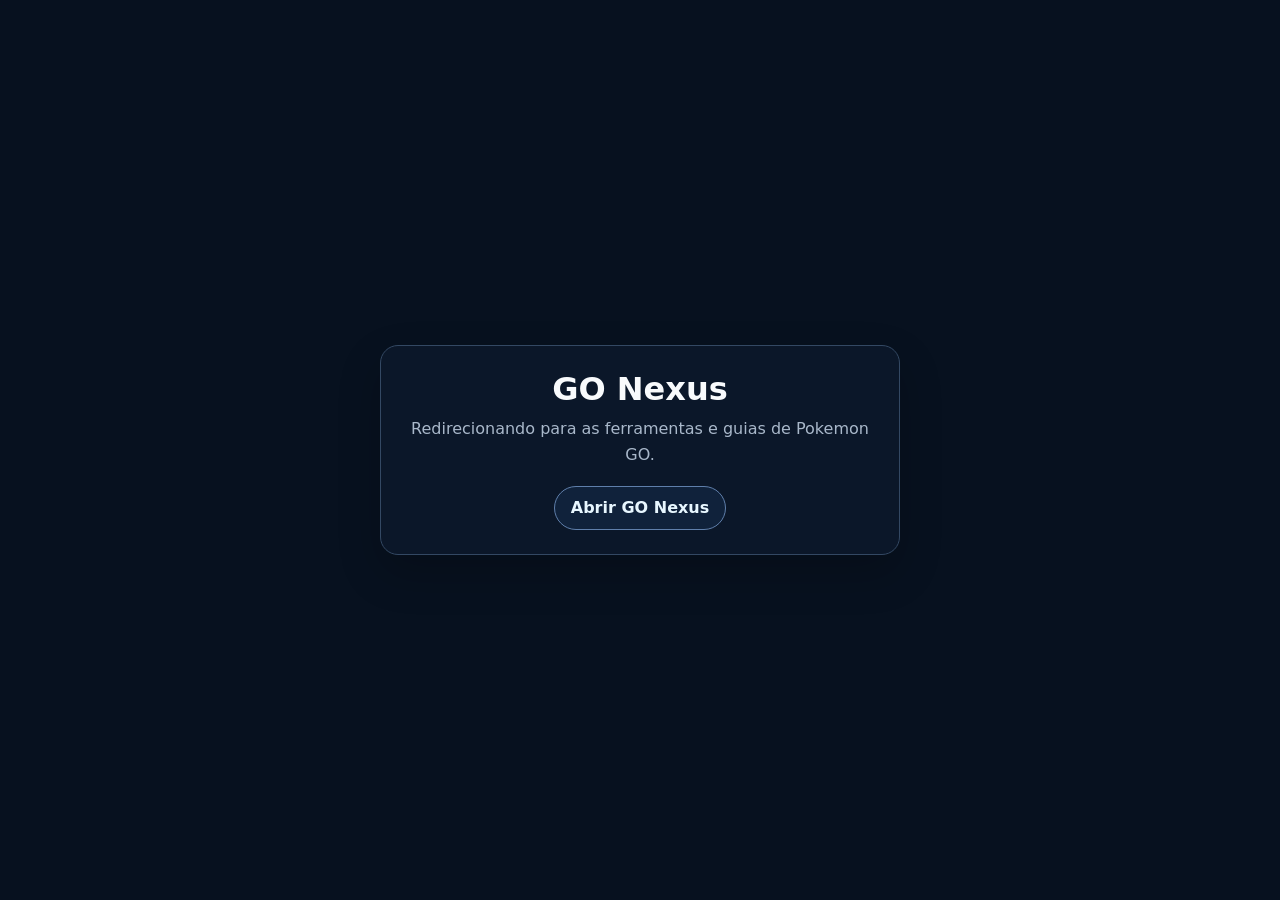
==== commit 481b8013: "Add AdSense snippet to root verification page" ====
--- a/index.html
+++ b/index.html
@@ -5,17 +5,19 @@
   <meta name="viewport" content="width=device-width,initial-scale=1">
   <meta name="theme-color" content="#07111f">
   <meta name="description" content="GO Nexus — guias e ferramentas para Pokemon GO.">
+  <meta name="google-adsense-account" content="ca-pub-1181520921367951">
   <meta http-equiv="cache-control" content="no-cache, no-store, must-revalidate">
   <meta http-equiv="pragma" content="no-cache">
   <meta http-equiv="expires" content="0">
-  <meta http-equiv="refresh" content="0; url=https://evandroferreira8.github.io/GoNexus/">
+  <meta http-equiv="refresh" content="2; url=https://evandroferreira8.github.io/GoNexus/">
   <link rel="canonical" href="https://evandroferreira8.github.io/GoNexus/">
   <title>GO Nexus</title>
+  <script async src="https://pagead2.googlesyndication.com/pagead/js/adsbygoogle.js?client=ca-pub-1181520921367951" crossorigin="anonymous"></script>
   <style>
     *{box-sizing:border-box}body{min-height:100vh;margin:0;display:grid;place-items:center;padding:24px;font-family:Inter,system-ui,-apple-system,BlinkMacSystemFont,"Segoe UI",sans-serif;background:#07111f;color:#f8fafc}.card{width:min(520px,100%);border:1px solid #334863;border-radius:18px;background:#0b1729;padding:24px;text-align:center;box-shadow:0 18px 44px rgba(0,0,0,.2)}h1{margin:0 0 8px;font-size:2rem}p{margin:0 0 18px;color:#a9b8ca;line-height:1.6}a{display:inline-flex;align-items:center;justify-content:center;min-height:44px;padding:0 16px;border:1px solid #5f7fab;border-radius:999px;background:#10223b;color:#e8f7ff;text-decoration:none;font-weight:900}a:hover{background:#15304f}
   </style>
   <script>
-    window.location.replace('https://evandroferreira8.github.io/GoNexus/');
+    setTimeout(() => window.location.replace('https://evandroferreira8.github.io/GoNexus/'), 1200);
   </script>
 </head>
 <body>
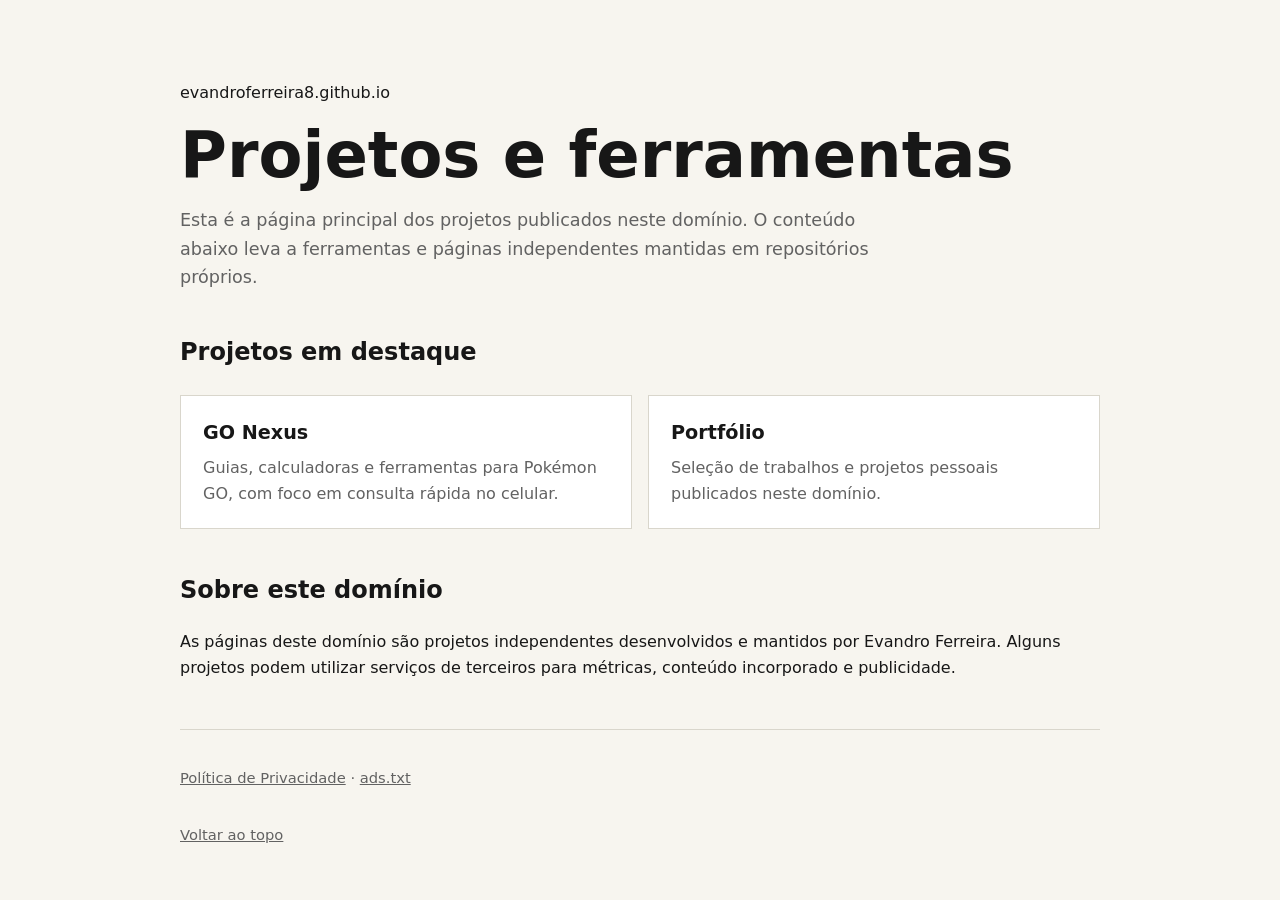
==== commit 1c42307f: "Cria página principal do domínio" ====
--- a/index.html
+++ b/index.html
@@ -3,28 +3,51 @@
 <head>
   <meta charset="utf-8">
   <meta name="viewport" content="width=device-width,initial-scale=1">
-  <meta name="theme-color" content="#07111f">
-  <meta name="description" content="GO Nexus — guias e ferramentas para Pokemon GO.">
+  <title>Evandro Ferreira — Projetos</title>
+  <meta name="description" content="Página de projetos de Evandro Ferreira, com acesso ao GO Nexus e outras iniciativas publicadas no GitHub Pages.">
+  <meta name="robots" content="index,follow">
   <meta name="google-adsense-account" content="ca-pub-1181520921367951">
-  <meta http-equiv="cache-control" content="no-cache, no-store, must-revalidate">
-  <meta http-equiv="pragma" content="no-cache">
-  <meta http-equiv="expires" content="0">
-  <meta http-equiv="refresh" content="2; url=https://evandroferreira8.github.io/GoNexus/">
-  <link rel="canonical" href="https://evandroferreira8.github.io/GoNexus/">
-  <title>GO Nexus</title>
+  <link rel="canonical" href="https://evandroferreira8.github.io/">
   <script async src="https://pagead2.googlesyndication.com/pagead/js/adsbygoogle.js?client=ca-pub-1181520921367951" crossorigin="anonymous"></script>
   <style>
-    *{box-sizing:border-box}body{min-height:100vh;margin:0;display:grid;place-items:center;padding:24px;font-family:Inter,system-ui,-apple-system,BlinkMacSystemFont,"Segoe UI",sans-serif;background:#07111f;color:#f8fafc}.card{width:min(520px,100%);border:1px solid #334863;border-radius:18px;background:#0b1729;padding:24px;text-align:center;box-shadow:0 18px 44px rgba(0,0,0,.2)}h1{margin:0 0 8px;font-size:2rem}p{margin:0 0 18px;color:#a9b8ca;line-height:1.6}a{display:inline-flex;align-items:center;justify-content:center;min-height:44px;padding:0 16px;border:1px solid #5f7fab;border-radius:999px;background:#10223b;color:#e8f7ff;text-decoration:none;font-weight:900}a:hover{background:#15304f}
+    :root{color-scheme:light dark;--bg:#f7f5ef;--card:#fff;--text:#171717;--muted:#626262;--border:#d9d6cc;--accent:#0f62fe}
+    @media(prefers-color-scheme:dark){:root{--bg:#111;--card:#191919;--text:#f4f4f4;--muted:#b7b7b7;--border:#333;--accent:#7db3ff}}
+    *{box-sizing:border-box}body{margin:0;font:16px/1.6 system-ui,-apple-system,Segoe UI,Roboto,Arial,sans-serif;background:var(--bg);color:var(--text)}
+    main{width:min(920px,calc(100% - 32px));margin:auto;padding:64px 0 48px}
+    h1{font-size:clamp(2rem,5vw,4rem);line-height:1.05;margin:0 0 14px}h2{margin-top:42px}
+    .lead{font-size:1.1rem;color:var(--muted);max-width:720px}
+    .grid{display:grid;grid-template-columns:repeat(auto-fit,minmax(250px,1fr));gap:16px;margin-top:24px}
+    .card{display:block;padding:22px;border:1px solid var(--border);background:var(--card);color:inherit;text-decoration:none}
+    .card:hover{border-color:var(--accent)}.card strong{display:block;font-size:1.2rem;margin-bottom:6px}.card span{color:var(--muted)}
+    footer{margin-top:48px;padding-top:22px;border-top:1px solid var(--border);color:var(--muted);font-size:.92rem}
+    footer a{color:inherit} .top{display:inline-block;margin-top:18px}
   </style>
-  <script>
-    setTimeout(() => window.location.replace('https://evandroferreira8.github.io/GoNexus/'), 1200);
-  </script>
 </head>
 <body>
-  <main class="card">
-    <h1>GO Nexus</h1>
-    <p>Redirecionando para as ferramentas e guias de Pokemon GO.</p>
-    <a href="https://evandroferreira8.github.io/GoNexus/">Abrir GO Nexus</a>
-  </main>
+<main id="top">
+  <p>evandroferreira8.github.io</p>
+  <h1>Projetos e ferramentas</h1>
+  <p class="lead">Esta é a página principal dos projetos publicados neste domínio. O conteúdo abaixo leva a ferramentas e páginas independentes mantidas em repositórios próprios.</p>
+
+  <h2>Projetos em destaque</h2>
+  <div class="grid">
+    <a class="card" href="/GoNexus/">
+      <strong>GO Nexus</strong>
+      <span>Guias, calculadoras e ferramentas para Pokémon GO, com foco em consulta rápida no celular.</span>
+    </a>
+    <a class="card" href="/evandro-portfolio/">
+      <strong>Portfólio</strong>
+      <span>Seleção de trabalhos e projetos pessoais publicados neste domínio.</span>
+    </a>
+  </div>
+
+  <h2>Sobre este domínio</h2>
+  <p>As páginas deste domínio são projetos independentes desenvolvidos e mantidos por Evandro Ferreira. Alguns projetos podem utilizar serviços de terceiros para métricas, conteúdo incorporado e publicidade.</p>
+
+  <footer>
+    <p><a href="/privacidade.html">Política de Privacidade</a> · <a href="/ads.txt">ads.txt</a></p>
+    <a class="top" href="#top">Voltar ao topo</a>
+  </footer>
+</main>
 </body>
-</html>
+</html>
